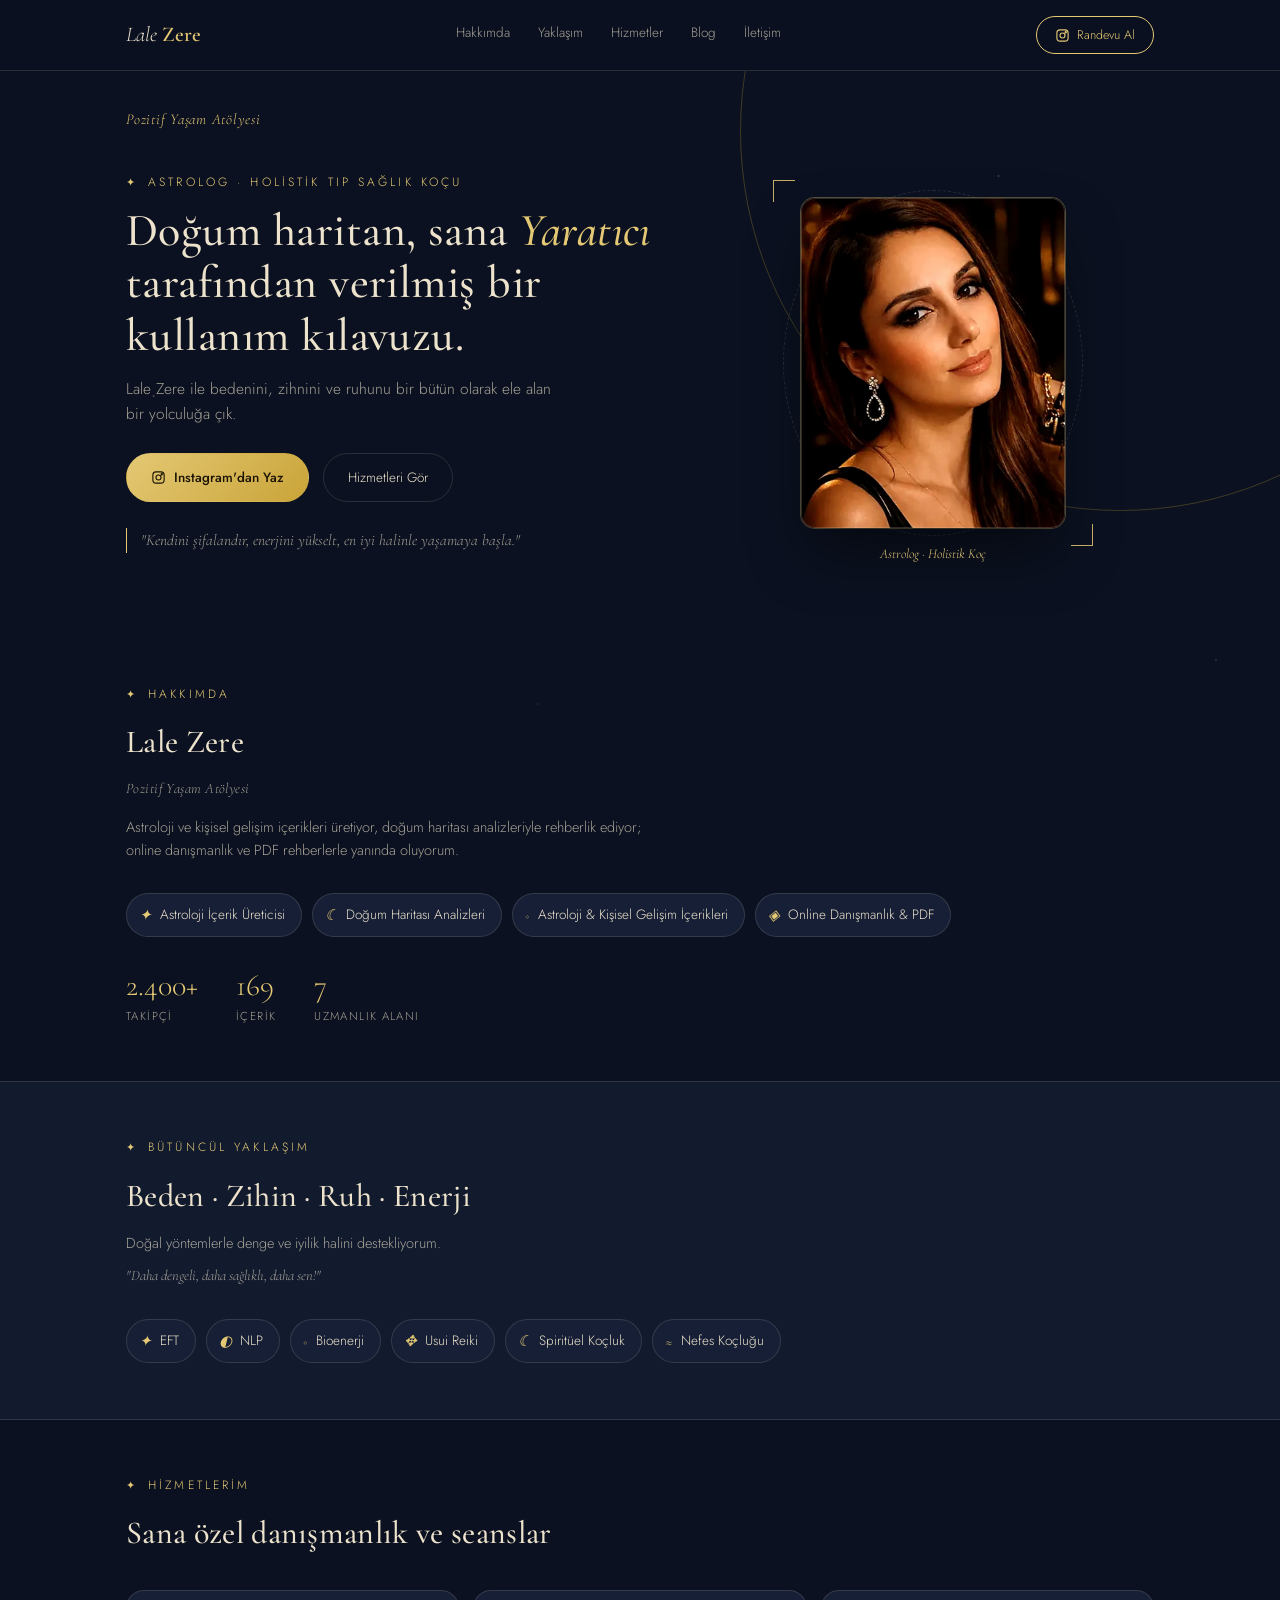
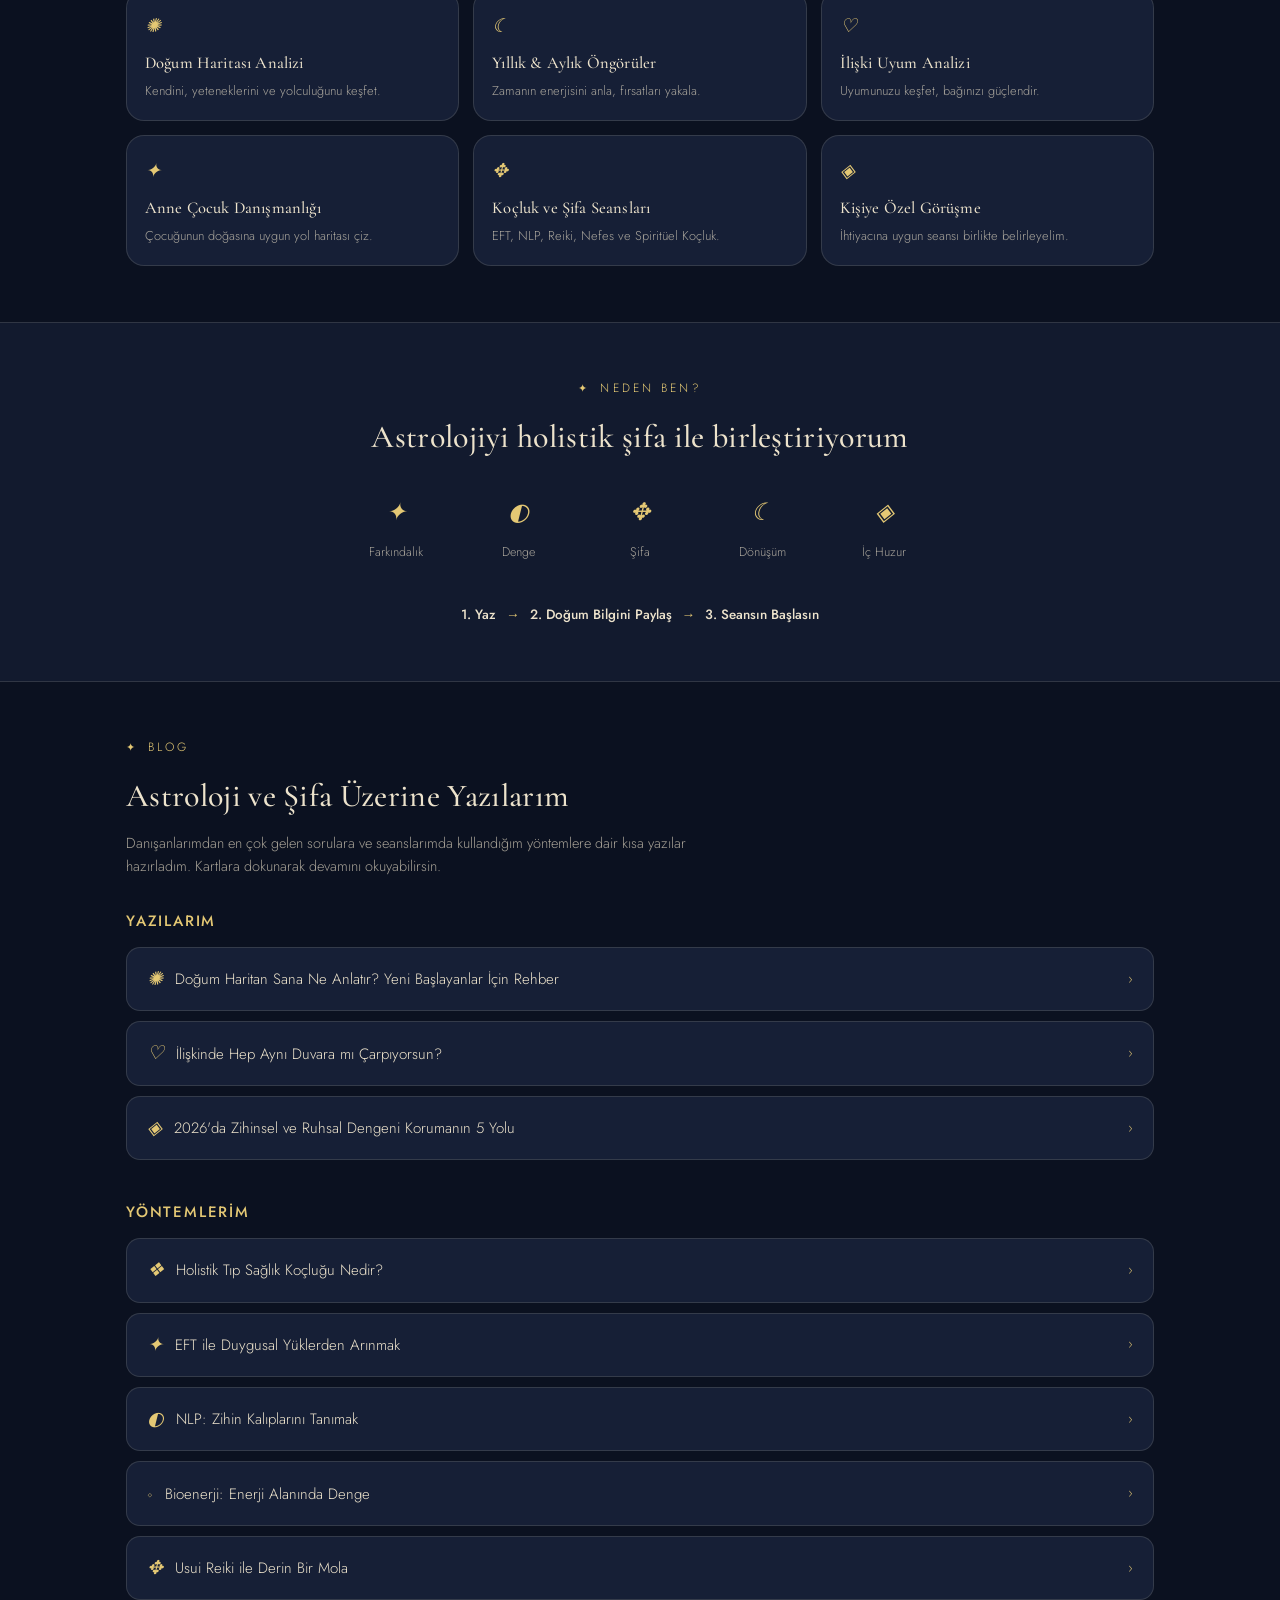
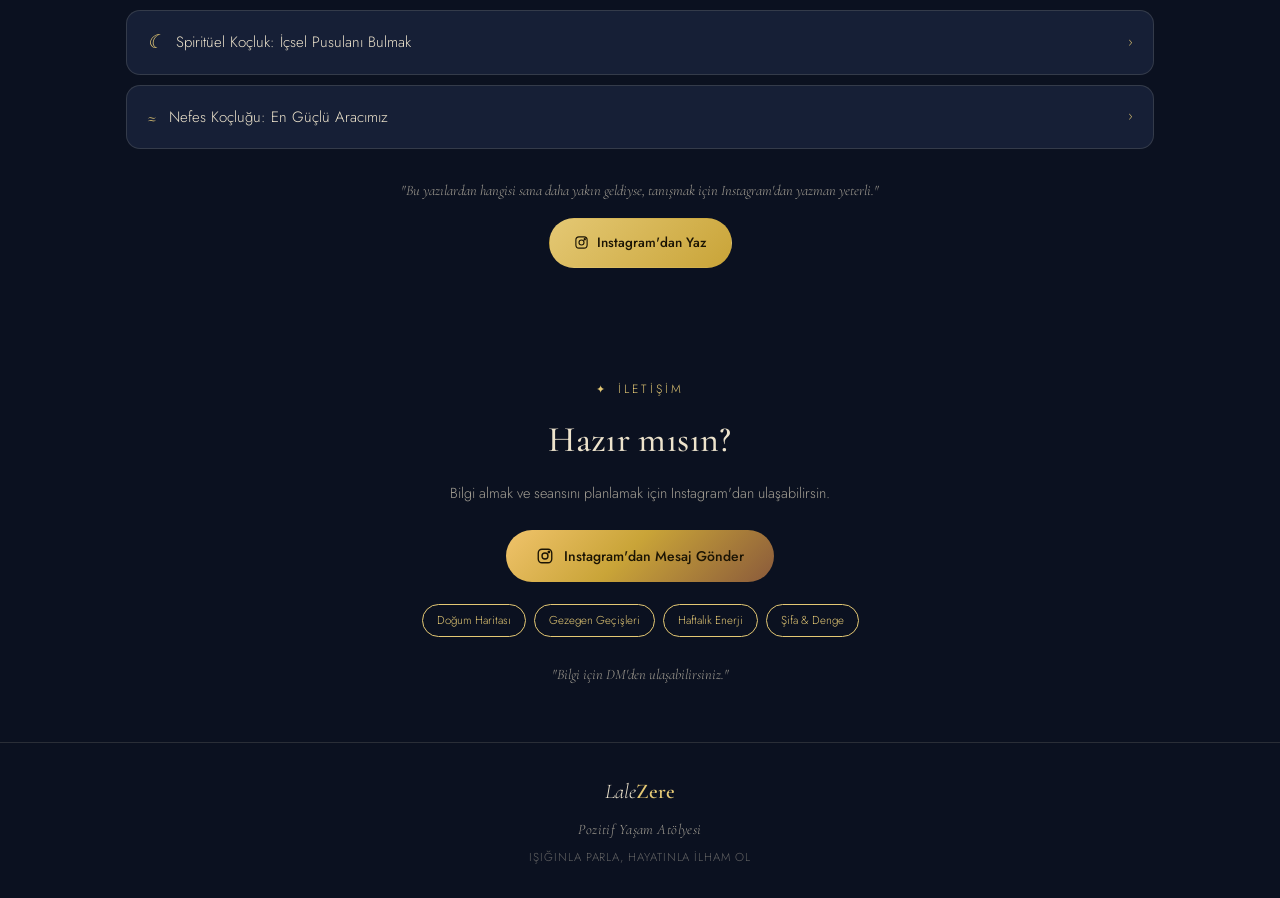
==== index.html @ 1ec96c7f "Add files via upload" ====
<!DOCTYPE html>
<html lang="tr">
<head>
<!-- Google tag (gtag.js) -->
<script async src="https://www.googletagmanager.com/gtag/js?id=G-SK6NC01D5G"></script>
<script>
  window.dataLayer = window.dataLayer || [];
  function gtag(){dataLayer.push(arguments);}
  gtag('js', new Date());
  gtag('config', 'G-SK6NC01D5G');
</script>
<meta charset="UTF-8">
<meta name="viewport" content="width=device-width, initial-scale=1.0">
<meta name="robots" content="index, follow">

<!-- ================= SEO — TEMEL ================= -->
<title>Lale Zere | Astrolog & Holistik Sağlık Koçu 2026</title>
<meta name="description" content="Lale Zere ile doğum haritası analizi, ilişki uyum analizi, EFT, NLP, Reiki ve spiritüel koçluk. Bedenini, zihnini ve ruhunu dengeye getir.">
<meta name="keywords" content="astrolog, holistik sağlık koçu, doğum haritası analizi, EFT, NLP, bioenerji, usui reiki, spiritüel koçluk, nefes koçluğu, ilişki uyum analizi, anne çocuk astroloji danışmanlığı, yıllık astroloji öngörüsü, enerji terapisi, ruhsal koçluk, Lale Zere, Pozitif Yaşam Atölyesi">
<!-- Gerçek alan adı alınırsa canonical / og:url o adrese güncellenmeli -->
<link rel="canonical" href="https://pozitifyasamatolyesi.github.io/Pozitif-yasam/">

<!-- ================= SEO — OPEN GRAPH ================= -->
<meta property="og:type" content="website">
<meta property="og:title" content="Lale Zere | Astrolog & Holistik Sağlık Koçu 2026">
<meta property="og:description" content="Doğum haritası analizi, ilişki uyum analizi, EFT, NLP, Reiki ve spiritüel koçluk ile bedenini, zihnini ve ruhunu dengeye getir.">
<!-- og-image.jpg dosyasını index.html ile AYNI klasöre yükle; site yayınlanınca bu görsel paylaşım önizlemesinde otomatik çıkar -->
<meta property="og:image" content="og-image.jpg">
<meta property="og:image:width" content="1200">
<meta property="og:image:height" content="630">
<meta property="og:url" content="https://pozitifyasamatolyesi.github.io/Pozitif-yasam/">
<meta property="og:locale" content="tr_TR">
<meta name="twitter:card" content="summary_large_image">
<meta name="twitter:title" content="Lale Zere | Astrolog & Holistik Sağlık Koçu 2026">
<meta name="twitter:description" content="Doğum haritası analizi, ilişki uyum analizi, EFT, NLP, Reiki ve spiritüel koçluk ile bedenini, zihnini ve ruhunu dengeye getir.">
<meta name="twitter:image" content="og-image.jpg">

<!-- ================= SEO — GEO ================= -->
<!-- Şehir bilgisi netleşince geo.placename / geo.position güncellenmeli -->
<meta name="geo.region" content="TR">
<meta name="geo.placename" content="Türkiye">

<!-- ================= SEO — JSON-LD: WebPage ================= -->
<script type="application/ld+json">
{
  "@context": "https://schema.org",
  "@type": "WebPage",
  "name": "Lale Zere | Astrolog & Holistik Sağlık Koçu",
  "description": "Lale Zere ile doğum haritası analizi, ilişki uyum analizi, EFT, NLP, Reiki ve spiritüel koçluk hizmetleri.",
  "url": "https://www.lalezere.com/",
  "inLanguage": "tr-TR",
  "dateModified": "2026-08-18",
  "about": {
    "@type": "Person",
    "name": "Lale Zere",
    "jobTitle": "Astrolog & Holistik Tıp Sağlık Koçu",
    "worksFor": { "@type": "Organization", "name": "Pozitif Yaşam Atölyesi" },
    "sameAs": ["https://instagram.com/pozitifyasam2026"],
    "knowsAbout": ["Astroloji", "EFT", "NLP", "Bioenerji", "Usui Reiki", "Spiritüel Koçluk", "Nefes Koçluğu"]
  }
}
</script>

<link rel="preconnect" href="https://fonts.googleapis.com">
<link rel="preconnect" href="https://fonts.gstatic.com" crossorigin>
<link href="https://fonts.googleapis.com/css2?family=Cormorant+Garamond:ital,wght@0,400;0,500;0,600;1,400;1,500&family=Jost:wght@300;400;500;600&display=swap" rel="stylesheet">
<style>
  :root{
    --ink:#0B1120;
    --ink-2:#121A2E;
    --card:#161F36;
    --line: rgba(233,223,200,0.14);
    --gold:#C9A438;
    --gold-soft:#E4C874;
    --champagne:#EDE3CC;
    --champagne-dim: rgba(237,227,204,0.68);
    --radius: 18px;
  }
  *{box-sizing:border-box; margin:0; padding:0;}
  html{scroll-behavior:smooth;}
  body{
    background: var(--ink);
    color: var(--champagne);
    font-family: 'Jost', sans-serif;
    font-weight:300;
    line-height:1.6;
    overflow-x:hidden;
    position:relative;
  }
  /* subtle celestial starfield */
  body::before{
    content:"";
    position:fixed; inset:0; z-index:0; pointer-events:none;
    background-image:
      radial-gradient(1.5px 1.5px at 12% 18%, rgba(237,227,204,0.55), transparent),
      radial-gradient(1.5px 1.5px at 78% 8%, rgba(237,227,204,0.4), transparent),
      radial-gradient(1px 1px at 42% 32%, rgba(228,200,116,0.5), transparent),
      radial-gradient(1.5px 1.5px at 88% 62%, rgba(237,227,204,0.35), transparent),
      radial-gradient(1px 1px at 22% 72%, rgba(228,200,116,0.4), transparent),
      radial-gradient(1.5px 1.5px at 65% 88%, rgba(237,227,204,0.3), transparent),
      radial-gradient(1px 1px at 8% 55%, rgba(237,227,204,0.4), transparent),
      radial-gradient(1.5px 1.5px at 95% 30%, rgba(228,200,116,0.35), transparent);
    background-repeat: repeat;
    background-size: 100% 2200px;
    opacity:0.7;
  }
  body > *{ position:relative; z-index:1; }

  /* scroll reveal */
  .reveal{ opacity:0; transform: translateY(22px); transition: opacity .8s ease, transform .8s ease; }
  .reveal.in{ opacity:1; transform:none; }
  @media (prefers-reduced-motion: reduce){ .reveal{ opacity:1; transform:none; transition:none; } }
  h1,h2,h3,.serif{ font-family:'Cormorant Garamond', serif; font-weight:500; letter-spacing:0.01em; }
  a{ color:inherit; text-decoration:none; }
  img{ max-width:100%; display:block; }
  .wrap{ max-width:1080px; margin:0 auto; padding:0 26px; }

  .eyebrow{
    font-size:12px; letter-spacing:0.26em; text-transform:uppercase;
    color: var(--gold-soft);
    display:flex; align-items:center; gap:10px;
    margin-bottom:12px;
  }
  .eyebrow::before{ content:"✦"; font-size:11px; }
  .eyebrow.center{ justify-content:center; }

  /* orbit decoration */
  .orbit-field{ position:absolute; inset:0; pointer-events:none; overflow:hidden; }
  .ring{ position:absolute; border-radius:50%; border:1px solid rgba(201,164,56,0.28); }
  .ring.dashed{ border-style:dashed; border-color: rgba(237,227,204,0.14); }
  .ring.spin{ animation: spin 140s linear infinite; }
  @keyframes spin{ from{transform:rotate(0deg);} to{transform:rotate(360deg);} }
  @media (prefers-reduced-motion: reduce){ .ring.spin{ animation:none; } }

  /* nav */
  header{ position:sticky; top:0; z-index:50; background: rgba(11,17,32,0.86); backdrop-filter: blur(10px); border-bottom:1px solid var(--line); }
  nav{ display:flex; align-items:center; justify-content:space-between; padding:16px 26px; max-width:1080px; margin:0 auto; }
  .brand{ font-family:'Cormorant Garamond', serif; font-style:italic; font-size:21px; }
  .brand b{ font-style:normal; font-weight:600; color:var(--gold-soft); }
  .nav-links{ display:flex; gap:28px; font-size:13.5px; }
  .nav-links a{ color:var(--champagne-dim); transition:color .2s ease; position:relative; padding-bottom:4px; }
  .nav-links a::after{
    content:""; position:absolute; left:0; bottom:0; width:0; height:1px; background:var(--gold-soft);
    transition: width .25s ease;
  }
  .nav-links a:hover, .nav-links a:focus-visible{ color:var(--gold-soft); }
  .nav-links a.active{ color:var(--gold-soft); }
  .nav-links a.active::after{ width:100%; }
  .nav-cta{ display:inline-flex; align-items:center; gap:7px; border:1px solid var(--gold-soft); color:var(--gold-soft) !important; padding:8px 18px; border-radius:999px; font-size:12.5px; transition:.2s ease; }
  .nav-cta:hover, .nav-cta:focus-visible{ background:var(--gold-soft); color:var(--ink) !important; }
  .nav-actions{ display:flex; align-items:center; gap:10px; }
  .nav-blog-pill{
    display:none; align-items:center; gap:6px;
    color:var(--champagne) !important; padding:8px 14px;
    border-radius:999px; font-size:12.5px; border:1px solid var(--line);
    transition:.2s ease;
  }
  .nav-blog-pill:hover, .nav-blog-pill:focus-visible{ border-color:var(--gold-soft); color:var(--gold-soft) !important; }
  @media (max-width:880px){ .nav-links{ display:none; } .nav-blog-pill{ display:inline-flex; } }

  /* floating action button */
  .fab{
    position:fixed; right:20px; bottom:20px; z-index:60;
    width:54px; height:54px; border-radius:50%;
    display:flex; align-items:center; justify-content:center;
    background: linear-gradient(135deg, #F0C36B, #C9A438 45%, #8A5A3B);
    color:#1B1404; box-shadow: 0 12px 28px rgba(0,0,0,0.45);
    opacity:0; pointer-events:none; transform: translateY(12px) scale(0.9);
    transition: opacity .35s ease, transform .35s ease;
  }
  .fab.show{ opacity:1; pointer-events:auto; transform:none; }
  .fab svg{ width:24px; height:24px; }
  .fab:hover, .fab:focus-visible{ transform: translateY(-3px) scale(1.04); }

  /* hero */
  .hero{ position:relative; padding:36px 0 56px; overflow:hidden; }
  .hero-kicker{ font-family:'Cormorant Garamond', serif; font-style:italic; font-size:15px; color:var(--gold-soft); letter-spacing:0.05em; margin-bottom:22px; position:relative; z-index:2; }
  .hero-grid{ position:relative; z-index:2; display:grid; grid-template-columns: 1.1fr 0.9fr; gap:44px; align-items:center; }
  .hero h1{ font-size:clamp(30px,4.4vw,46px); line-height:1.14; color:var(--champagne); }
  .hero h1 em{ font-style:italic; color:var(--gold-soft); }
  .hero p.lead{ margin-top:16px; max-width:440px; color:var(--champagne-dim); font-size:15.5px; }
  .cta-row{ display:flex; gap:14px; align-items:center; flex-wrap:wrap; margin-top:26px; }
  .btn{ display:inline-flex; align-items:center; gap:8px; padding:13px 24px; border-radius:999px; font-size:13.5px; transition:.2s ease; border:1px solid transparent; }
  .btn-primary{ background: linear-gradient(135deg, var(--gold-soft), var(--gold)); color:#1B1404; font-weight:500; }
  .btn-primary:hover, .btn-primary:focus-visible{ transform: translateY(-2px); box-shadow:0 12px 26px rgba(201,164,56,0.28); }
  .btn-ghost{ border-color: var(--line); color: var(--champagne); }
  .btn-ghost:hover, .btn-ghost:focus-visible{ border-color: var(--gold-soft); color:var(--gold-soft); }
  .hero-quote{ margin-top:26px; font-family:'Cormorant Garamond', serif; font-style:italic; font-size:15.5px; color: var(--champagne-dim); border-left:1px solid var(--gold-soft); padding-left:14px; max-width:400px; }

  .hero-art{ position:relative; min-height:420px; display:flex; align-items:center; justify-content:center; }
  .portrait-wrap{ position:relative; width:300px; height:346px; }
  .portrait-wrap .ring{ top:50%; left:50%; transform:translate(-50%,-50%); }
  .photo-card{
    position:absolute; z-index:3; left:50%; top:50%; transform: translate(-50%,-50%);
    width:264px; aspect-ratio: 4/5;
    border-radius:14px;
    overflow:hidden;
    box-shadow: 0 30px 60px -12px rgba(0,0,0,0.55), 0 0 0 1px rgba(228,200,116,0.35);
  }
  .photo-card img{ width:100%; height:100%; object-fit:cover; object-position:50% 22%; display:block; }
  .photo-card::after{
    content:""; position:absolute; inset:0; border-radius:14px;
    box-shadow: inset 0 0 0 1px rgba(237,227,204,0.18);
    pointer-events:none;
  }
  .photo-frame-corner{
    position:absolute; width:22px; height:22px; border:1px solid var(--gold-soft); z-index:4; opacity:0.85;
  }
  .photo-frame-corner.tl{ top:-10px; left:-10px; border-right:none; border-bottom:none; }
  .photo-frame-corner.br{ bottom:-10px; right:-10px; border-left:none; border-top:none; }
  .hero-caption{ position:absolute; bottom:-30px; left:50%; transform:translateX(-50%); font-family:'Cormorant Garamond', serif; font-style:italic; font-size:13.5px; color: var(--gold-soft); white-space:nowrap; z-index:4; }

  /* sections */
  section{ position:relative; padding:56px 0; }
  .alt{ background: var(--ink-2); border-top:1px solid var(--line); border-bottom:1px solid var(--line); }
  .section-head{ max-width:600px; margin-bottom:32px; }
  .section-head h2{ font-size:clamp(24px,3vw,32px); color:var(--champagne); }
  .section-head p{ margin-top:10px; color:var(--champagne-dim); font-size:14.5px; }
  .center-head{ text-align:center; margin-left:auto; margin-right:auto; }

  .tagline{ font-family:'Cormorant Garamond', serif; font-style:italic; font-size:17px; color:var(--gold-soft); margin-top:6px; }
  .brand-sub{ font-family:'Cormorant Garamond', serif; font-style:italic; font-size:14.5px; color:var(--champagne-dim); letter-spacing:0.03em; margin-top:2px; }
  .ig-icon{ width:15px; height:15px; flex-shrink:0; }
  .about-name{ font-size:clamp(26px,3.4vw,34px); color:var(--champagne); }

  /* chip row (modalities) */
  .chip-row{ display:flex; flex-wrap:wrap; gap:10px; margin-top:22px; }
  .chip{ display:inline-flex; align-items:center; gap:8px; background:var(--card); border:1px solid var(--line); border-radius:999px; padding:9px 16px 9px 12px; font-size:13.5px; transition:.2s ease; }
  .chip:hover{ border-color: rgba(201,164,56,0.45); }
  .chip .g{ color:var(--gold-soft); font-family:'Cormorant Garamond', serif; font-style:italic; font-size:15px; }

  .stat-row{ display:flex; gap:38px; margin-top:34px; flex-wrap:wrap; }
  .stat{ display:flex; flex-direction:column; }
  .stat-num{ font-family:'Cormorant Garamond', serif; font-size:30px; color:var(--gold-soft); line-height:1; }
  .stat-label{ font-size:11.5px; letter-spacing:0.12em; text-transform:uppercase; color:var(--champagne-dim); margin-top:6px; }

  /* services compact grid */
  .services{ display:grid; grid-template-columns: repeat(3, 1fr); gap:14px; }
  .service-card{ background:var(--card); border:1px solid var(--line); border-radius: var(--radius); padding:20px 18px; }
  .service-card .g{ color:var(--gold-soft); font-family:'Cormorant Garamond', serif; font-style:italic; font-size:19px; display:block; margin-bottom:8px; }
  .service-card h3{ font-size:16.5px; color:var(--champagne); margin-bottom:5px; font-weight:500; }
  .service-card p{ font-size:12.8px; color:var(--champagne-dim); line-height:1.5; }
  @media (max-width:880px){ .services{ grid-template-columns: repeat(2,1fr); } }
  @media (max-width:560px){ .services{ grid-template-columns: 1fr; } }

  /* why + process combined */
  .why-row{ display:flex; justify-content:center; flex-wrap:wrap; gap:26px; margin-top:8px; }
  .why-item{ text-align:center; width:96px; }
  .why-item .g{ font-family:'Cormorant Garamond', serif; font-style:italic; font-size:24px; color:var(--gold-soft); display:block; margin-bottom:6px; }
  .why-item span{ font-size:12.5px; color:var(--champagne-dim); }

  .process-row{ display:flex; justify-content:center; align-items:center; gap:10px; flex-wrap:wrap; margin-top:40px; font-size:13.5px; color:var(--champagne-dim); }
  .process-row b{ color:var(--champagne); font-weight:500; }
  .process-row .arrow{ color:var(--gold-soft); }

  /* contact */
  .contact{ text-align:center; position:relative; }
  .contact h2{ font-size:clamp(26px,3.6vw,36px); }
  .contact p.lead{ max-width:440px; margin:12px auto 26px; color:var(--champagne-dim); font-size:14.5px; }
  .ig-btn{ display:inline-flex; align-items:center; gap:10px; padding:15px 30px; border-radius:999px; background: linear-gradient(135deg, #F0C36B, #C9A438 45%, #8A5A3B); color:#1B1404; font-size:14px; font-weight:500; transition:.2s ease; }
  .ig-btn:hover, .ig-btn:focus-visible{ transform: translateY(-2px); box-shadow:0 16px 34px rgba(201,164,56,0.3); }
  .ig-btn svg{ width:18px; height:18px; }
  .tag-row{ display:flex; gap:8px; flex-wrap:wrap; justify-content:center; margin-top:22px; }
  .tag-pill{ font-size:11.5px; padding:6px 14px; border-radius:999px; border:1px solid var(--gold-soft); color:var(--gold-soft); }
  .contact-quote{ margin-top:26px; font-family:'Cormorant Garamond', serif; font-style:italic; color: var(--champagne-dim); font-size:14.5px; }

  /* blog */
  .blog-intro{ max-width:640px; color:var(--champagne-dim); font-size:14.5px; margin-bottom:30px; }
  .blog-intro em{ color:var(--gold-soft); font-style:italic; }
  .blog-list{ display:flex; flex-direction:column; gap:10px; }
  .blog-topic{
    background:var(--card); border:1px solid var(--line); border-radius:14px;
    overflow:hidden;
  }
  .blog-topic summary{
    list-style:none; cursor:pointer; padding:16px 20px;
    display:flex; align-items:center; gap:12px; font-size:15px; color:var(--champagne);
    -webkit-tap-highlight-color: transparent;
  }
  .blog-topic summary::-webkit-details-marker{ display:none; }
  .blog-topic summary .g{ font-family:'Cormorant Garamond', serif; font-style:italic; color:var(--gold-soft); font-size:19px; flex-shrink:0; }
  .blog-topic summary .t{ flex:1; }
  .blog-topic summary .chevron{ color:var(--gold-soft); font-size:13px; transition: transform .25s ease; flex-shrink:0; }
  .blog-topic[open] summary .chevron{ transform: rotate(90deg); }
  .blog-topic .blog-body{ padding:0 20px 20px 52px; color:var(--champagne-dim); font-size:14px; line-height:1.7; }
  .blog-cta{ margin-top:30px; text-align:center; }

  footer{ border-top:1px solid var(--line); padding:32px 0; text-align:center; }
  footer .brand{ justify-content:center; display:inline-flex; margin-bottom:8px; }
  footer p{ font-size:11.5px; letter-spacing:0.08em; text-transform:uppercase; color: rgba(237,227,204,0.4); }

  @media (max-width: 880px){
    .hero-grid{ grid-template-columns:1fr; }
    .hero-art{ order:-1; min-height:340px; }
    .portrait-wrap{ width:260px; height:300px; }
    .photo-card{ width:230px; }
  }
  :focus-visible{ outline:2px solid var(--gold-soft); outline-offset:3px; }
</style>
</head>
<body>

<header>
  <nav>
    <div class="brand">Lale <b>Zere</b></div>
    <div class="nav-links">
      <a href="#hakkimda">Hakkımda</a>
      <a href="#yaklasim">Yaklaşım</a>
      <a href="#hizmetler">Hizmetler</a>
      <a href="#blog">Blog</a>
      <a href="#iletisim">İletişim</a>
    </div>
    <div class="nav-actions">
      <a class="nav-blog-pill" href="#blog">✎ Blog</a>
      <a class="nav-cta" href="https://instagram.com/pozitifyasam2026" target="_blank" rel="noopener noreferrer">
        <svg class="ig-icon" viewBox="0 0 24 24" fill="none" stroke="currentColor" stroke-width="1.8"><rect x="3" y="3" width="18" height="18" rx="5"/><circle cx="12" cy="12" r="4"/><circle cx="17.2" cy="6.8" r="1"/></svg>
        Randevu Al
      </a>
    </div>
  </nav>
</header>

<section class="hero">
  <div class="orbit-field" aria-hidden="true">
    <div class="ring spin" style="width:760px; height:760px; top:-320px; right:-220px;"></div>
  </div>
  <div class="wrap">
    <p class="hero-kicker">Pozitif Yaşam Atölyesi</p>
    <div class="hero-grid">
    <div>
      <div class="eyebrow">Astrolog · Holistik Tıp Sağlık Koçu</div>
      <h1>Doğum haritan, sana <em>Yaratıcı</em> tarafından verilmiş bir kullanım kılavuzu.</h1>
      <p class="lead">Lale Zere ile bedenini, zihnini ve ruhunu bir bütün olarak ele alan bir yolculuğa çık.</p>
      <div class="cta-row">
        <a class="btn btn-primary" href="https://instagram.com/pozitifyasam2026" target="_blank" rel="noopener noreferrer">
          <svg class="ig-icon" viewBox="0 0 24 24" fill="none" stroke="currentColor" stroke-width="1.8"><rect x="3" y="3" width="18" height="18" rx="5"/><circle cx="12" cy="12" r="4"/><circle cx="17.2" cy="6.8" r="1"/></svg>
          Instagram'dan Yaz
        </a>
        <a class="btn btn-ghost" href="#hizmetler">Hizmetleri Gör</a>
      </div>
      <p class="hero-quote">"Kendini şifalandır, enerjini yükselt, en iyi halinle yaşamaya başla."</p>
    </div>
    <div class="hero-art">
      <div class="portrait-wrap">
        <div class="ring dashed" style="width:100%; height:100%;"></div>
        <div class="ring" style="width:82%; height:82%;"></div>
        <div class="photo-card">
          <img src="[data-uri]" alt="Lale Zere - Astrolog ve Holistik Tıp Sağlık Koçu portresi" loading="eager" fetchpriority="high" width="264" height="330">
        </div>
        <span class="photo-frame-corner tl"></span>
        <span class="photo-frame-corner br"></span>
        <span class="hero-caption">Astrolog · Holistik Koç</span>
      </div>
    </div>
  </div>
  </div>
</section>

<section id="hakkimda">
  <div class="wrap">
    <div class="section-head reveal">
      <div class="eyebrow">Hakkımda</div>
      <h2 class="about-name">Lale Zere</h2>
      <p class="brand-sub">Pozitif Yaşam Atölyesi</p>
      <p style="margin-top:14px; max-width:520px; color:var(--champagne-dim); font-size:14.5px;">Astroloji ve kişisel gelişim içerikleri üretiyor, doğum haritası analizleriyle rehberlik ediyor; online danışmanlık ve PDF rehberlerle yanında oluyorum.</p>
    </div>
    <div class="chip-row reveal">
      <span class="chip"><span class="g">✦</span> Astroloji İçerik Üreticisi</span>
      <span class="chip"><span class="g">☾</span> Doğum Haritası Analizleri</span>
      <span class="chip"><span class="g">◇</span> Astroloji & Kişisel Gelişim İçerikleri</span>
      <span class="chip"><span class="g">◈</span> Online Danışmanlık & PDF</span>
    </div>
    <div class="stat-row reveal">
      <div class="stat"><span class="stat-num">2.400+</span><span class="stat-label">Takipçi</span></div>
      <div class="stat"><span class="stat-num">169</span><span class="stat-label">İçerik</span></div>
      <div class="stat"><span class="stat-num">7</span><span class="stat-label">Uzmanlık Alanı</span></div>
    </div>
  </div>
</section>

<section id="yaklasim" class="alt">
  <div class="wrap">
    <div class="section-head reveal">
      <div class="eyebrow">Bütüncül Yaklaşım</div>
      <h2>Beden · Zihin · Ruh · Enerji</h2>
      <p>Doğal yöntemlerle denge ve iyilik halini destekliyorum.</p>
      <p class="tagline">"Daha dengeli, daha sağlıklı, daha sen!"</p>
    </div>
    <div class="chip-row reveal">
      <span class="chip"><span class="g">✦</span> EFT</span>
      <span class="chip"><span class="g">◐</span> NLP</span>
      <span class="chip"><span class="g">◇</span> Bioenerji</span>
      <span class="chip"><span class="g">✥</span> Usui Reiki</span>
      <span class="chip"><span class="g">☾</span> Spiritüel Koçluk</span>
      <span class="chip"><span class="g">≈</span> Nefes Koçluğu</span>
    </div>
  </div>
</section>

<section id="hizmetler">
  <div class="wrap">
    <div class="section-head reveal">
      <div class="eyebrow">Hizmetlerim</div>
      <h2>Sana özel danışmanlık ve seanslar</h2>
    </div>
    <div class="services reveal">
      <div class="service-card">
        <span class="g">✺</span>
        <h3>Doğum Haritası Analizi</h3>
        <p>Kendini, yeteneklerini ve yolculuğunu keşfet.</p>
      </div>
      <div class="service-card">
        <span class="g">☾</span>
        <h3>Yıllık & Aylık Öngörüler</h3>
        <p>Zamanın enerjisini anla, fırsatları yakala.</p>
      </div>
      <div class="service-card">
        <span class="g">♡</span>
        <h3>İlişki Uyum Analizi</h3>
        <p>Uyumunuzu keşfet, bağınızı güçlendir.</p>
      </div>
      <div class="service-card">
        <span class="g">✦</span>
        <h3>Anne Çocuk Danışmanlığı</h3>
        <p>Çocuğunun doğasına uygun yol haritası çiz.</p>
      </div>
      <div class="service-card">
        <span class="g">✥</span>
        <h3>Koçluk ve Şifa Seansları</h3>
        <p>EFT, NLP, Reiki, Nefes ve Spiritüel Koçluk.</p>
      </div>
      <div class="service-card">
        <span class="g">◈</span>
        <h3>Kişiye Özel Görüşme</h3>
        <p>İhtiyacına uygun seansı birlikte belirleyelim.</p>
      </div>
    </div>
  </div>
</section>

<section id="neden-ben" class="alt">
  <div class="wrap">
    <div class="section-head center-head reveal">
      <div class="eyebrow center">Neden Ben?</div>
      <h2>Astrolojiyi holistik şifa ile birleştiriyorum</h2>
    </div>
    <div class="why-row reveal">
      <div class="why-item"><span class="g">✦</span><span>Farkındalık</span></div>
      <div class="why-item"><span class="g">◐</span><span>Denge</span></div>
      <div class="why-item"><span class="g">✥</span><span>Şifa</span></div>
      <div class="why-item"><span class="g">☾</span><span>Dönüşüm</span></div>
      <div class="why-item"><span class="g">◈</span><span>İç Huzur</span></div>
    </div>
    <div class="process-row reveal">
      <b>1. Yaz</b><span class="arrow">→</span><b>2. Doğum Bilgini Paylaş</b><span class="arrow">→</span><b>3. Seansın Başlasın</b>
    </div>
  </div>
</section>

<section id="blog">
  <div class="wrap">
    <div class="section-head reveal">
      <div class="eyebrow">Blog</div>
      <h2>Astroloji ve Şifa Üzerine Yazılarım</h2>
      <p class="blog-intro">Danışanlarımdan en çok gelen sorulara ve seanslarımda kullandığım yöntemlere dair kısa yazılar hazırladım. Kartlara dokunarak devamını okuyabilirsin.</p>
    </div>

    <h3 style="font-size:15px; letter-spacing:0.12em; text-transform:uppercase; color:var(--gold-soft); font-family:'Jost',sans-serif; font-weight:500; margin-bottom:14px;">Yazılarım</h3>
    <div class="blog-list reveal" style="margin-bottom:40px;">
      <details class="blog-topic">
        <summary><span class="g">✺</span><span class="t">Doğum Haritan Sana Ne Anlatır? Yeni Başlayanlar İçin Rehber</span><span class="chevron">›</span></summary>
        <div class="blog-body">Doğum haritan, doğduğun anda gökyüzünün bir fotoğrafı. Güneş, Ay ve gezegenlerin o an nerede olduğunu gösteren bu harita, kişiliğinin, güçlü yanlarının ve zorlandığın alanların şifresini taşıyor. Danışanlarıma en çok sorulan sorulardan biri: "Burcumu biliyorum ama bu yetmiyor mu?" Cevap: hayır. Güneş burcun hikayenin sadece bir bölümü — Ay burcun duygusal dünyanı, Yükselen burcun dışarıya yansıyan halini, Merkür'ün konumu iletişim tarzını anlatır. Bir doğum haritası analizinde bu parçaları tek tek değil, birlikte okurum; çünkü asıl anlam, aralarındaki ilişkide saklı. Kendi haritanı merak ediyorsan, birlikte oturup satır satır okuyabiliriz.</div>
      </details>
      <details class="blog-topic">
        <summary><span class="g">♡</span><span class="t">İlişkinde Hep Aynı Duvara mı Çarpıyorsun?</span><span class="chevron">›</span></summary>
        <div class="blog-body">"Neden hep aynı tip insanlarla aynı sorunları yaşıyorum?" Danışanlarımdan en sık duyduğum cümlelerden biri bu. Astrolojik uyum, sadece "hangi burç hangi burçla anlaşır" basitliğinde değil. Venüs'ün konumu neyi sevdiğini, Mars'ın konumu nasıl çatıştığını, Ay'ların birbiriyle ilişkisi duygusal güvenliği nasıl kurduğunuzu anlatır. İki haritayı yan yana koyduğumda, bir ilişkinin neresinin kolay aktığını, neresinde bilinçli çaba gerektiğini net görebiliyorum. Bir ilişki uyum analizi seansında, ikinizin haritasını birlikte okuyor, nerede doğal bir akış olduğunu, nerede sabır ve iletişim gerektiğini konuşuyoruz. Kendinle ya da partnerinle bu farkındalığı kazanmak istersen, kapım açık.</div>
      </details>
      <details class="blog-topic">
        <summary><span class="g">◈</span><span class="t">2026'da Zihinsel ve Ruhsal Dengeni Korumanın 5 Yolu</span><span class="chevron">›</span></summary>
        <div class="blog-body">2026 hepimiz için hızlı, yoğun ve dijital bir yıl olmaya devam ediyor. Bu tempoda zihinsel ve ruhsal dengeyi korumak, lüks değil bir ihtiyaç. Danışanlarıma önerdiğim beş basit ama etkili adım var: Birincisi, günde birkaç dakika bilinçli nefes. İkincisi, duygularını bastırmak yerine EFT gibi tekniklerle serbest bırakmak. Üçüncüsü, zihnindeki tekrarlayan düşünce kalıplarını NLP ile fark etmek. Dördüncüsü, enerjini nelerin yükselttiğini nelerin tükettiğini takip etmek; bioenerji ve Reiki bu dengeyi desteklemekte çok değerli. Beşincisi, kendi doğum haritanı tanımak — çünkü kendini anlamak, dengeyi korumanın temeli. Bu yılı kendine daha çok zaman ayırarak geçirmek istersen, seninle tanışmak isterim.</div>
      </details>
    </div>

    <h3 style="font-size:15px; letter-spacing:0.12em; text-transform:uppercase; color:var(--gold-soft); font-family:'Jost',sans-serif; font-weight:500; margin-bottom:14px;">Yöntemlerim</h3>
    <div class="blog-list reveal">
      <details class="blog-topic">
        <summary><span class="g">❖</span><span class="t">Holistik Tıp Sağlık Koçluğu Nedir?</span><span class="chevron">›</span></summary>
        <div class="blog-body">Bedeni, zihni ve ruhu birbirinden ayrı düşünmüyorum. Holistik yaklaşım, bir sorunu yalnızca belirtisiyle değil, kök nedeniyle ele almak demek. Danışanlarımla çalışırken beslenmeden uyku düzenine, duygusal yüklerden yaşam alışkanlıklarına kadar bütünü görmeye çalışırım. Günümüzün hız ve stres dolu temposunda bu bütüncül bakış, kalıcı bir denge kurmanın en güvenilir yollarından biri. Koçluk seanslarımda seni bir bütün olarak dinliyor, sana özel bir yol haritası çıkarıyorum.</div>
      </details>
      <details class="blog-topic">
        <summary><span class="g">✦</span><span class="t">EFT ile Duygusal Yüklerden Arınmak</span><span class="chevron">›</span></summary>
        <div class="blog-body">EFT, parmak uçlarıyla belirli meridyen noktalarına nazikçe dokunarak duygusal yükleri bedenden serbest bırakma tekniği. Kaygı, eski bir korku ya da tıkanmış bir duygu üzerinde çalışırken sıkça başvurduğum yöntemlerden biri. Özellikle günümüzde kaygı ve tükenmişlik bu kadar yaygınken, EFT'nin hızlı rahatlama sağlayan etkisini seanslarımda yakından görüyorum. Sana da bu tekniği birebir seanslarda uygulayarak eşlik edebilirim.</div>
      </details>
      <details class="blog-topic">
        <summary><span class="g">◐</span><span class="t">NLP: Zihin Kalıplarını Tanımak</span><span class="chevron">›</span></summary>
        <div class="blog-body">NLP, zihnimizin düşünce ve inanç kalıplarını nasıl kurduğunu anlamamızı sağlıyor. "Neden hep aynı noktada takılıyorum?" sorusunun cevabı çoğu zaman, fark etmeden tekrar ettiğimiz zihinsel örüntülerde saklı. Koçluk seanslarımda NLP teknikleriyle bu kalıpları görünür kılıp, birlikte dönüştürmeye odaklanıyorum — çünkü değişim, önce fark etmekle başlıyor.</div>
      </details>
      <details class="blog-topic">
        <summary><span class="g">◇</span><span class="t">Bioenerji: Enerji Alanında Denge</span><span class="chevron">›</span></summary>
        <div class="blog-body">Bedenimiz sadece fiziksel bir yapı değil, aynı zamanda bir enerji alanı. Bioenerji çalışmalarında bu alandaki tıkanıklıkları fark edip dengelemeye çalışıyorum. Enerjisi düşük, sürekli yorgun hisseden pek çok danışanımda, bu çalışmaların fiziksel ve ruhsal iyileşmeye nasıl destek olduğuna tanık oluyorum. Seanslarımda enerjini yeniden dengelemen için birlikte çalışıyoruz.</div>
      </details>
      <details class="blog-topic">
        <summary><span class="g">✥</span><span class="t">Usui Reiki ile Derin Bir Mola</span><span class="chevron">›</span></summary>
        <div class="blog-body">Reiki, evrenin yaşam enerjisini ellerimle danışanıma aktardığım, çok eski ve bir o kadar da nazik bir şifa yöntemi. Bedeni derin bir gevşemeye davet eder, sinir sistemini sakinleştirir. Yoğun tempoda yaşayan pek çok kişi için Reiki seansları, kendine dönmek için sessiz bir mola oluyor. Sen de bu molaya ihtiyaç duyuyorsan, kapım her zaman açık.</div>
      </details>
      <details class="blog-topic">
        <summary><span class="g">☾</span><span class="t">Spiritüel Koçluk: İçsel Pusulanı Bulmak</span><span class="chevron">›</span></summary>
        <div class="blog-body">Herkesin hayatında bir amaç, bir "neden" arayışı var. Spiritüel koçlukta, danışanımın kendi içsel pusulasını bulmasına eşlik ediyorum — hazır cevaplar vermek yerine, doğru soruları birlikte sormak üzerine kurulu bir yolculuk bu. Bu yolculukta sana rehberlik etmek, işimin en anlamlı taraflarından biri.</div>
      </details>
      <details class="blog-topic">
        <summary><span class="g">≈</span><span class="t">Nefes Koçluğu: En Güçlü Aracımız</span><span class="chevron">›</span></summary>
        <div class="blog-body">Nefes, farkında olmadan en çok ihmal ettiğimiz ama en güçlü araçlarımızdan biri. Bilinçli nefes teknikleriyle sinir sistemini sakinleştirmek, kaygıyı azaltmak ve enerjiyi yükseltmek mümkün. Seanslarımda basit ama etkili nefes egzersizleriyle danışanlarımın bedenleriyle yeniden bağ kurmasına yardımcı oluyorum.</div>
      </details>
    </div>

    <div class="blog-cta reveal">
      <p class="contact-quote">"Bu yazılardan hangisi sana daha yakın geldiyse, tanışmak için Instagram'dan yazman yeterli."</p>
      <a class="btn btn-primary" style="margin-top:16px;" href="https://instagram.com/pozitifyasam2026" target="_blank" rel="noopener noreferrer">
        <svg class="ig-icon" viewBox="0 0 24 24" fill="none" stroke="currentColor" stroke-width="1.8"><rect x="3" y="3" width="18" height="18" rx="5"/><circle cx="12" cy="12" r="4"/><circle cx="17.2" cy="6.8" r="1"/></svg>
        Instagram'dan Yaz
      </a>
    </div>
  </div>
</section>

<section id="iletisim" class="contact">
  <div class="wrap reveal">
    <div class="eyebrow center">İletişim</div>
    <h2>Hazır mısın?</h2>
    <p class="lead">Bilgi almak ve seansını planlamak için Instagram'dan ulaşabilirsin.</p>
    <a class="ig-btn" href="https://instagram.com/pozitifyasam2026" target="_blank" rel="noopener noreferrer">
      <svg viewBox="0 0 24 24" fill="none" stroke="currentColor" stroke-width="1.8"><rect x="3" y="3" width="18" height="18" rx="5"/><circle cx="12" cy="12" r="4"/><circle cx="17.2" cy="6.8" r="1"/></svg>
      Instagram'dan Mesaj Gönder
    </a>
    <div class="tag-row">
      <span class="tag-pill">Doğum Haritası</span>
      <span class="tag-pill">Gezegen Geçişleri</span>
      <span class="tag-pill">Haftalık Enerji</span>
      <span class="tag-pill">Şifa & Denge</span>
    </div>
    <p class="contact-quote">"Bilgi için DM'den ulaşabilirsiniz."</p>
  </div>
</section>

<footer>
  <div class="brand">Lale <b>Zere</b></div>
  <p class="brand-sub" style="text-transform:none; letter-spacing:0.03em; margin-bottom:6px;">Pozitif Yaşam Atölyesi</p>
  <p>Işığınla parla, hayatınla ilham ol</p>
</footer>

<a class="fab" id="fab" href="https://instagram.com/pozitifyasam2026" target="_blank" rel="noopener noreferrer" aria-label="Instagram'dan Yaz">
  <svg viewBox="0 0 24 24" fill="none" stroke="currentColor" stroke-width="1.8"><rect x="3" y="3" width="18" height="18" rx="5"/><circle cx="12" cy="12" r="4"/><circle cx="17.2" cy="6.8" r="1"/></svg>
</a>

<script>
(function(){
  // scroll-reveal
  var revealEls = document.querySelectorAll('.reveal');
  if('IntersectionObserver' in window){
    var io = new IntersectionObserver(function(entries){
      entries.forEach(function(entry){
        if(entry.isIntersecting){
          entry.target.classList.add('in');
          io.unobserve(entry.target);
        }
      });
    }, { threshold: 0.15, rootMargin: '0px 0px -40px 0px' });
    revealEls.forEach(function(el){ io.observe(el); });
  } else {
    revealEls.forEach(function(el){ el.classList.add('in'); });
  }

  // floating action button + navbar scrollspy
  var fab = document.getElementById('fab');
  var hero = document.querySelector('.hero');
  var navLinks = document.querySelectorAll('.nav-links a');
  var sections = Array.prototype.slice.call(document.querySelectorAll('section[id]'));

  function onScroll(){
    var heroBottom = hero ? hero.getBoundingClientRect().bottom : 0;
    if(fab){ fab.classList.toggle('show', heroBottom < 0); }

    var scrollPos = window.scrollY + 120;
    var currentId = null;
    sections.forEach(function(sec){
      if(sec.offsetTop <= scrollPos){ currentId = sec.id; }
    });
    navLinks.forEach(function(a){
      var match = a.getAttribute('href') === ('#' + currentId);
      a.classList.toggle('active', match);
    });
  }
  window.addEventListener('scroll', onScroll, { passive: true });
  onScroll();
})();
</script>

</body>
</html>
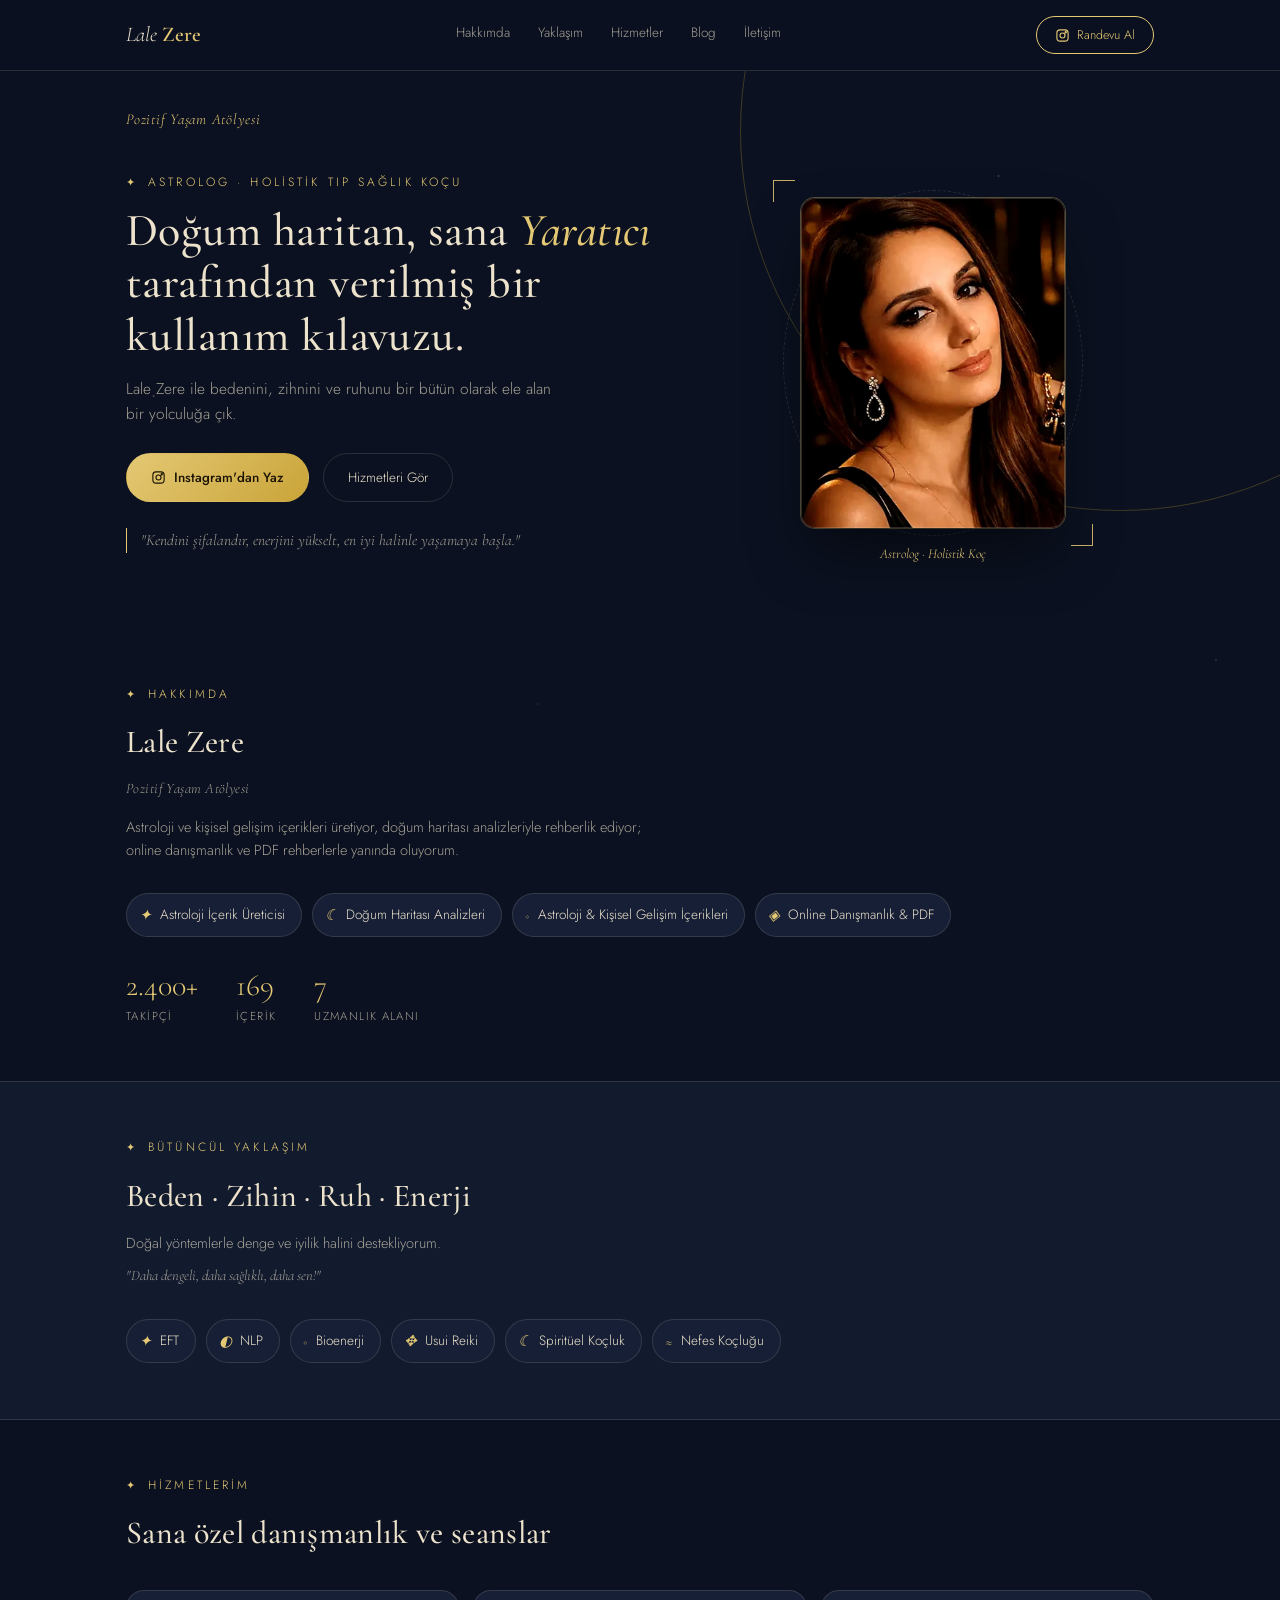
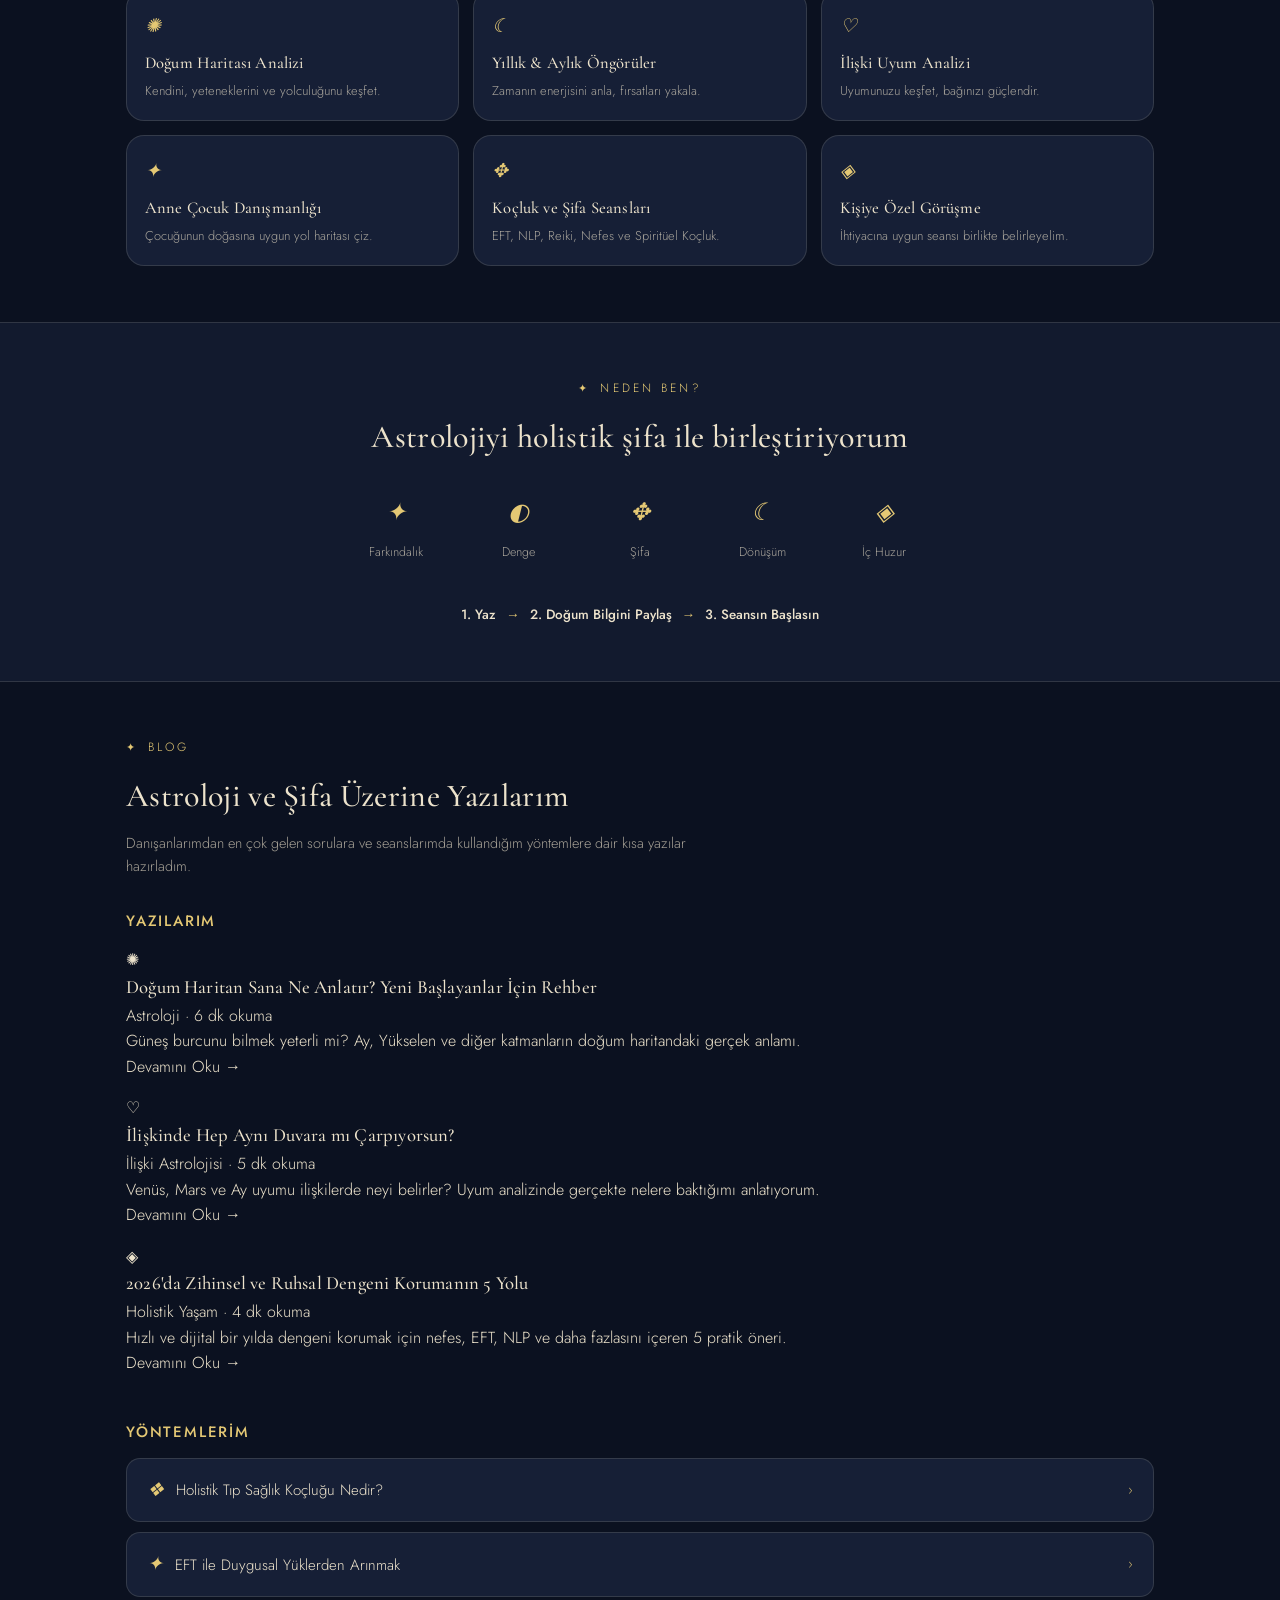
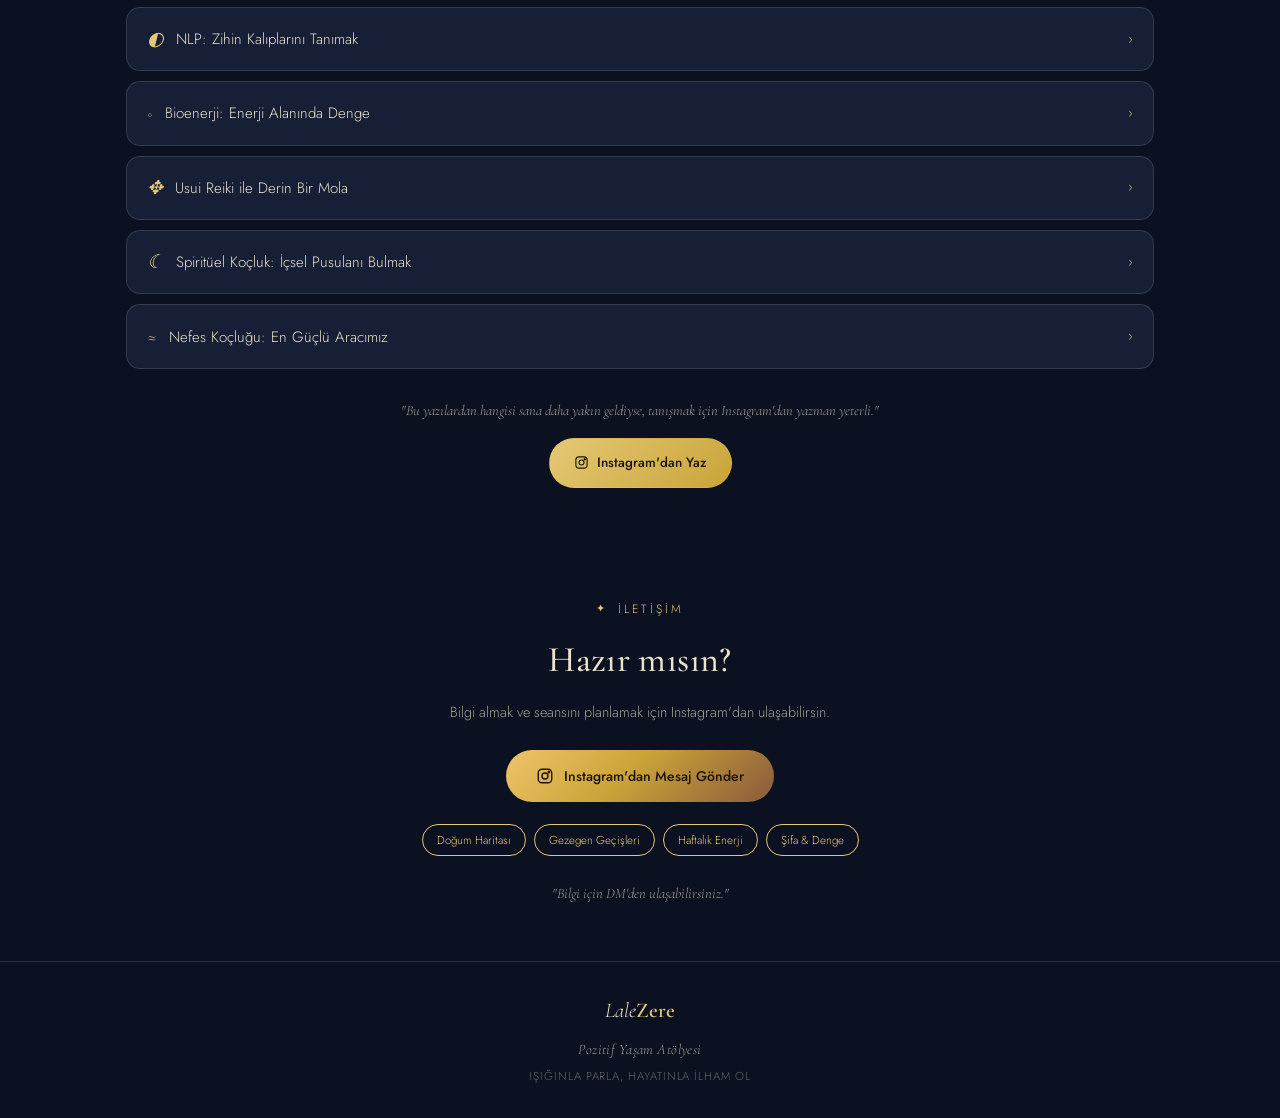
==== commit c531c48e: "Add files via upload" ====
--- a/index.html
+++ b/index.html
@@ -44,20 +44,61 @@
 <script type="application/ld+json">
 {
   "@context": "https://schema.org",
-  "@type": "WebPage",
-  "name": "Lale Zere | Astrolog & Holistik Sağlık Koçu",
-  "description": "Lale Zere ile doğum haritası analizi, ilişki uyum analizi, EFT, NLP, Reiki ve spiritüel koçluk hizmetleri.",
-  "url": "https://www.lalezere.com/",
-  "inLanguage": "tr-TR",
-  "dateModified": "2026-08-18",
-  "about": {
-    "@type": "Person",
-    "name": "Lale Zere",
-    "jobTitle": "Astrolog & Holistik Tıp Sağlık Koçu",
-    "worksFor": { "@type": "Organization", "name": "Pozitif Yaşam Atölyesi" },
-    "sameAs": ["https://instagram.com/pozitifyasam2026"],
-    "knowsAbout": ["Astroloji", "EFT", "NLP", "Bioenerji", "Usui Reiki", "Spiritüel Koçluk", "Nefes Koçluğu"]
-  }
+  "@graph": [
+    {
+      "@type": "WebPage",
+      "@id": "https://pozitifyasamatolyesi.github.io/Pozitif-yasam/",
+      "name": "Lale Zere | Astrolog & Holistik Sağlık Koçu",
+      "description": "Lale Zere ile doğum haritası analizi, ilişki uyum analizi, EFT, NLP, Reiki ve spiritüel koçluk hizmetleri.",
+      "url": "https://pozitifyasamatolyesi.github.io/Pozitif-yasam/",
+      "inLanguage": "tr-TR",
+      "dateModified": "2026-08-18",
+      "about": {
+        "@type": "Person",
+        "name": "Lale Zere",
+        "jobTitle": "Astrolog & Holistik Tıp Sağlık Koçu",
+        "worksFor": { "@type": "Organization", "name": "Pozitif Yaşam Atölyesi" },
+        "sameAs": ["https://instagram.com/pozitifyasam2026"],
+        "knowsAbout": ["Astroloji", "EFT", "NLP", "Bioenerji", "Usui Reiki", "Spiritüel Koçluk", "Nefes Koçluğu"]
+      }
+    },
+    {
+      "@type": "BlogPosting",
+      "@id": "https://pozitifyasamatolyesi.github.io/Pozitif-yasam/blog/dogum-haritasi-rehberi.html",
+      "headline": "Doğum Haritan Sana Ne Anlatır? Yeni Başlayanlar İçin Rehber",
+      "description": "Doğum haritan sana ne anlatır? Güneş, Ay ve Yükselen burcun anlamını, astrolojiye yeni başlayanlar için Lale Zere kaleme aldı.",
+      "author": { "@type": "Person", "name": "Lale Zere" },
+      "publisher": { "@type": "Organization", "name": "Pozitif Yaşam Atölyesi" },
+      "mainEntityOfPage": "https://pozitifyasamatolyesi.github.io/Pozitif-yasam/blog/dogum-haritasi-rehberi.html",
+      "datePublished": "2026-08-18",
+      "dateModified": "2026-08-18",
+      "inLanguage": "tr-TR"
+    },
+    {
+      "@type": "BlogPosting",
+      "@id": "https://pozitifyasamatolyesi.github.io/Pozitif-yasam/blog/iliski-uyum-astrolojisi.html",
+      "headline": "İlişkinde Hep Aynı Duvara mı Çarpıyorsun?",
+      "description": "Venüs, Mars ve Ay uyumu ilişkilerde neyi belirler? Lale Zere, ilişki uyum analizinde nelere baktığını anlatıyor.",
+      "author": { "@type": "Person", "name": "Lale Zere" },
+      "publisher": { "@type": "Organization", "name": "Pozitif Yaşam Atölyesi" },
+      "mainEntityOfPage": "https://pozitifyasamatolyesi.github.io/Pozitif-yasam/blog/iliski-uyum-astrolojisi.html",
+      "datePublished": "2026-08-18",
+      "dateModified": "2026-08-18",
+      "inLanguage": "tr-TR"
+    },
+    {
+      "@type": "BlogPosting",
+      "@id": "https://pozitifyasamatolyesi.github.io/Pozitif-yasam/blog/2026-ruhsal-denge.html",
+      "headline": "2026'da Zihinsel ve Ruhsal Dengeni Korumanın 5 Yolu",
+      "description": "2026'nın hızlı temposunda dengeni korumak için EFT, nefes çalışması, NLP ve daha fazlasını içeren 5 pratik öneri.",
+      "author": { "@type": "Person", "name": "Lale Zere" },
+      "publisher": { "@type": "Organization", "name": "Pozitif Yaşam Atölyesi" },
+      "mainEntityOfPage": "https://pozitifyasamatolyesi.github.io/Pozitif-yasam/blog/2026-ruhsal-denge.html",
+      "datePublished": "2026-08-18",
+      "dateModified": "2026-08-18",
+      "inLanguage": "tr-TR"
+    }
+  ]
 }
 </script>
 
@@ -285,6 +326,19 @@
   .blog-topic .blog-body{ padding:0 20px 20px 52px; color:var(--champagne-dim); font-size:14px; line-height:1.7; }
   .blog-cta{ margin-top:30px; text-align:center; }
 
+  /* full-text blog article cards */
+  .post-grid{ display:flex; flex-direction:column; gap:16px; margin-bottom:44px; }
+  .post-card{
+    background:var(--card); border:1px solid var(--line); border-radius:16px;
+    padding:22px 24px; scroll-margin-top:90px;
+  }
+  .post-card-head{ display:flex; align-items:flex-start; gap:12px; margin-bottom:14px; }
+  .post-card-head .g{ font-family:'Cormorant Garamond', serif; font-style:italic; color:var(--gold-soft); font-size:22px; line-height:1.3; flex-shrink:0; }
+  .post-card-title{ font-size:18.5px; color:var(--champagne); font-weight:500; line-height:1.3; }
+  .post-card-meta{ display:block; font-size:11.5px; color:var(--champagne-dim); letter-spacing:0.08em; text-transform:uppercase; margin-top:4px; }
+  .post-card p{ font-size:14px; color:var(--champagne-dim); line-height:1.7; margin-bottom:12px; }
+  .post-card p:last-child{ margin-bottom:0; }
+
   footer{ border-top:1px solid var(--line); padding:32px 0; text-align:center; }
   footer .brand{ justify-content:center; display:inline-flex; margin-bottom:8px; }
   footer p{ font-size:11.5px; letter-spacing:0.08em; text-transform:uppercase; color: rgba(237,227,204,0.4); }
@@ -462,23 +516,44 @@
     <div class="section-head reveal">
       <div class="eyebrow">Blog</div>
       <h2>Astroloji ve Şifa Üzerine Yazılarım</h2>
-      <p class="blog-intro">Danışanlarımdan en çok gelen sorulara ve seanslarımda kullandığım yöntemlere dair kısa yazılar hazırladım. Kartlara dokunarak devamını okuyabilirsin.</p>
+      <p class="blog-intro">Danışanlarımdan en çok gelen sorulara ve seanslarımda kullandığım yöntemlere dair kısa yazılar hazırladım.</p>
     </div>
 
     <h3 style="font-size:15px; letter-spacing:0.12em; text-transform:uppercase; color:var(--gold-soft); font-family:'Jost',sans-serif; font-weight:500; margin-bottom:14px;">Yazılarım</h3>
-    <div class="blog-list reveal" style="margin-bottom:40px;">
-      <details class="blog-topic">
-        <summary><span class="g">✺</span><span class="t">Doğum Haritan Sana Ne Anlatır? Yeni Başlayanlar İçin Rehber</span><span class="chevron">›</span></summary>
-        <div class="blog-body">Doğum haritan, doğduğun anda gökyüzünün bir fotoğrafı. Güneş, Ay ve gezegenlerin o an nerede olduğunu gösteren bu harita, kişiliğinin, güçlü yanlarının ve zorlandığın alanların şifresini taşıyor. Danışanlarıma en çok sorulan sorulardan biri: "Burcumu biliyorum ama bu yetmiyor mu?" Cevap: hayır. Güneş burcun hikayenin sadece bir bölümü — Ay burcun duygusal dünyanı, Yükselen burcun dışarıya yansıyan halini, Merkür'ün konumu iletişim tarzını anlatır. Bir doğum haritası analizinde bu parçaları tek tek değil, birlikte okurum; çünkü asıl anlam, aralarındaki ilişkide saklı. Kendi haritanı merak ediyorsan, birlikte oturup satır satır okuyabiliriz.</div>
-      </details>
-      <details class="blog-topic">
-        <summary><span class="g">♡</span><span class="t">İlişkinde Hep Aynı Duvara mı Çarpıyorsun?</span><span class="chevron">›</span></summary>
-        <div class="blog-body">"Neden hep aynı tip insanlarla aynı sorunları yaşıyorum?" Danışanlarımdan en sık duyduğum cümlelerden biri bu. Astrolojik uyum, sadece "hangi burç hangi burçla anlaşır" basitliğinde değil. Venüs'ün konumu neyi sevdiğini, Mars'ın konumu nasıl çatıştığını, Ay'ların birbiriyle ilişkisi duygusal güvenliği nasıl kurduğunuzu anlatır. İki haritayı yan yana koyduğumda, bir ilişkinin neresinin kolay aktığını, neresinde bilinçli çaba gerektiğini net görebiliyorum. Bir ilişki uyum analizi seansında, ikinizin haritasını birlikte okuyor, nerede doğal bir akış olduğunu, nerede sabır ve iletişim gerektiğini konuşuyoruz. Kendinle ya da partnerinle bu farkındalığı kazanmak istersen, kapım açık.</div>
-      </details>
-      <details class="blog-topic">
-        <summary><span class="g">◈</span><span class="t">2026'da Zihinsel ve Ruhsal Dengeni Korumanın 5 Yolu</span><span class="chevron">›</span></summary>
-        <div class="blog-body">2026 hepimiz için hızlı, yoğun ve dijital bir yıl olmaya devam ediyor. Bu tempoda zihinsel ve ruhsal dengeyi korumak, lüks değil bir ihtiyaç. Danışanlarıma önerdiğim beş basit ama etkili adım var: Birincisi, günde birkaç dakika bilinçli nefes. İkincisi, duygularını bastırmak yerine EFT gibi tekniklerle serbest bırakmak. Üçüncüsü, zihnindeki tekrarlayan düşünce kalıplarını NLP ile fark etmek. Dördüncüsü, enerjini nelerin yükselttiğini nelerin tükettiğini takip etmek; bioenerji ve Reiki bu dengeyi desteklemekte çok değerli. Beşincisi, kendi doğum haritanı tanımak — çünkü kendini anlamak, dengeyi korumanın temeli. Bu yılı kendine daha çok zaman ayırarak geçirmek istersen, seninle tanışmak isterim.</div>
-      </details>
+    <div class="post-grid reveal">
+      <a class="post-teaser" href="blog/dogum-haritasi-rehberi.html">
+        <div class="post-teaser-head">
+          <span class="g">✺</span>
+          <div>
+            <h3 class="post-teaser-title">Doğum Haritan Sana Ne Anlatır? Yeni Başlayanlar İçin Rehber</h3>
+            <span class="post-teaser-meta">Astroloji · 6 dk okuma</span>
+          </div>
+        </div>
+        <p class="post-teaser-excerpt">Güneş burcunu bilmek yeterli mi? Ay, Yükselen ve diğer katmanların doğum haritandaki gerçek anlamı.</p>
+        <span class="post-teaser-more">Devamını Oku →</span>
+      </a>
+      <a class="post-teaser" href="blog/iliski-uyum-astrolojisi.html">
+        <div class="post-teaser-head">
+          <span class="g">♡</span>
+          <div>
+            <h3 class="post-teaser-title">İlişkinde Hep Aynı Duvara mı Çarpıyorsun?</h3>
+            <span class="post-teaser-meta">İlişki Astrolojisi · 5 dk okuma</span>
+          </div>
+        </div>
+        <p class="post-teaser-excerpt">Venüs, Mars ve Ay uyumu ilişkilerde neyi belirler? Uyum analizinde gerçekte nelere baktığımı anlatıyorum.</p>
+        <span class="post-teaser-more">Devamını Oku →</span>
+      </a>
+      <a class="post-teaser" href="blog/2026-ruhsal-denge.html">
+        <div class="post-teaser-head">
+          <span class="g">◈</span>
+          <div>
+            <h3 class="post-teaser-title">2026'da Zihinsel ve Ruhsal Dengeni Korumanın 5 Yolu</h3>
+            <span class="post-teaser-meta">Holistik Yaşam · 4 dk okuma</span>
+          </div>
+        </div>
+        <p class="post-teaser-excerpt">Hızlı ve dijital bir yılda dengeni korumak için nefes, EFT, NLP ve daha fazlasını içeren 5 pratik öneri.</p>
+        <span class="post-teaser-more">Devamını Oku →</span>
+      </a>
     </div>
 
     <h3 style="font-size:15px; letter-spacing:0.12em; text-transform:uppercase; color:var(--gold-soft); font-family:'Jost',sans-serif; font-weight:500; margin-bottom:14px;">Yöntemlerim</h3>
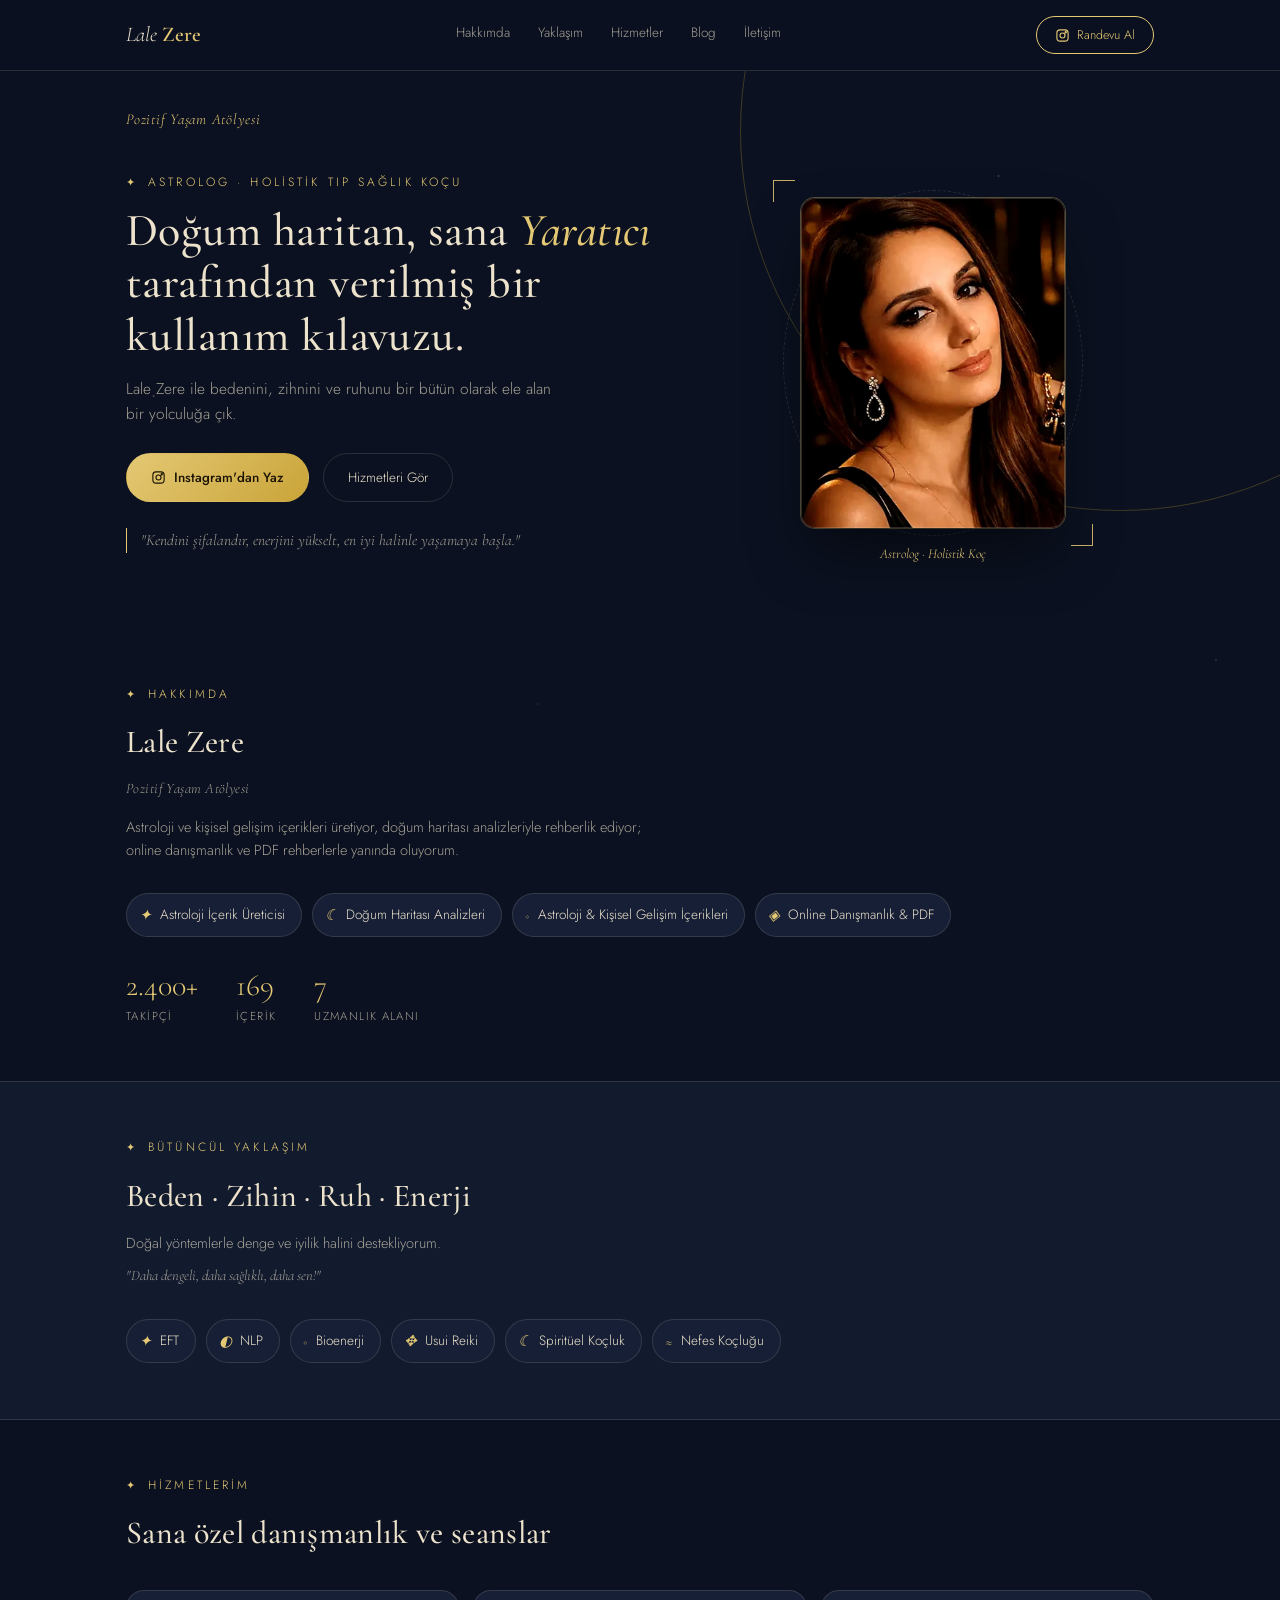
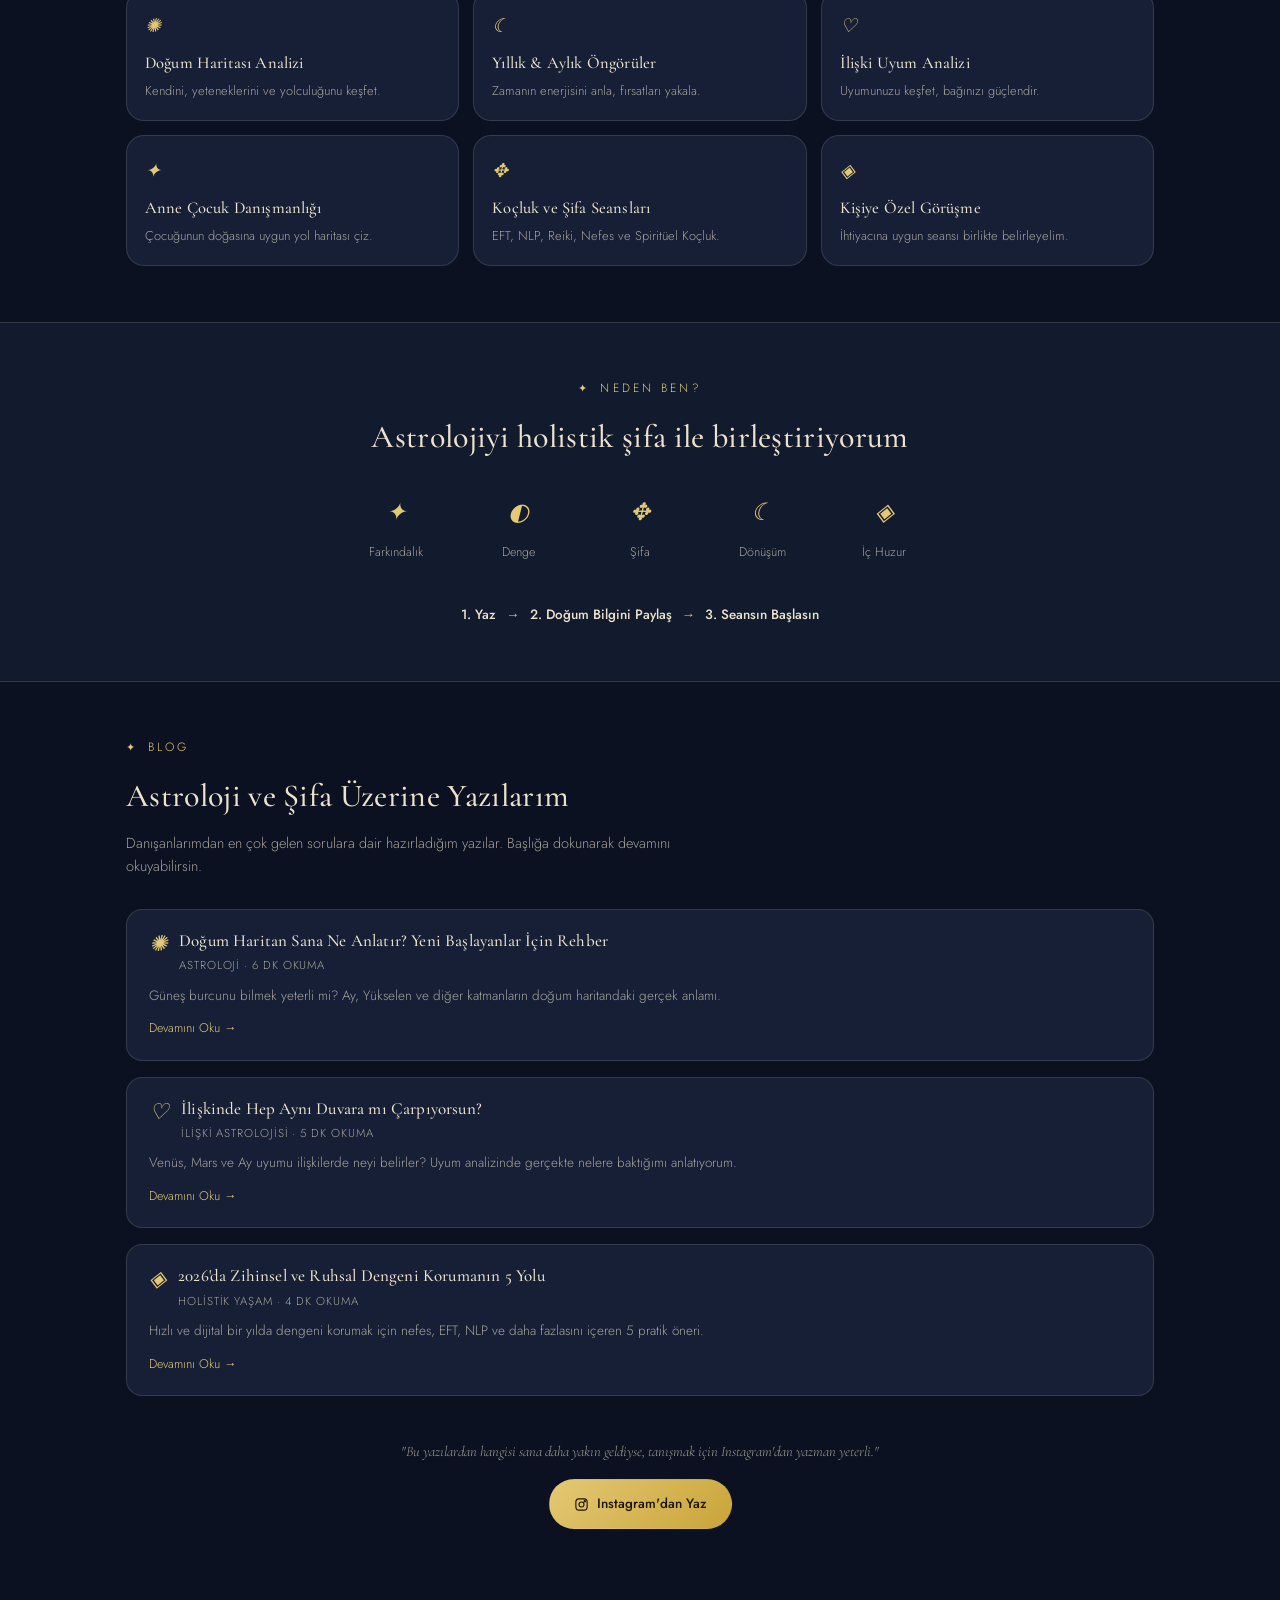
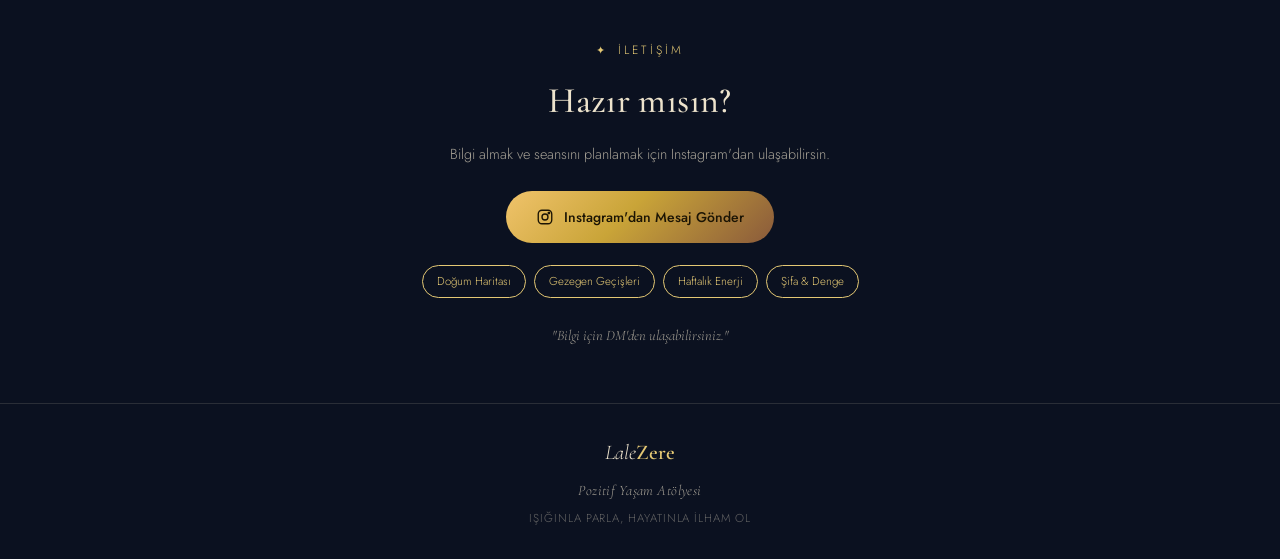
==== commit d6bd2fec: "Add files via upload" ====
--- a/index.html
+++ b/index.html
@@ -338,6 +338,20 @@
   .post-card-meta{ display:block; font-size:11.5px; color:var(--champagne-dim); letter-spacing:0.08em; text-transform:uppercase; margin-top:4px; }
   .post-card p{ font-size:14px; color:var(--champagne-dim); line-height:1.7; margin-bottom:12px; }
   .post-card p:last-child{ margin-bottom:0; }
+  .post-card h4{ font-size:16.5px; color:var(--champagne); margin:20px 0 8px; font-weight:500; }
+
+  /* teaser cards linking out to standalone blog pages */
+  .post-teaser{
+    display:block; background:var(--card); border:1px solid var(--line); border-radius:16px;
+    padding:20px 22px; text-decoration:none; transition:.2s ease;
+  }
+  .post-teaser:hover{ border-color: rgba(201,164,56,0.4); transform: translateY(-2px); }
+  .post-teaser-head{ display:flex; align-items:flex-start; gap:12px; }
+  .post-teaser-head .g{ font-family:'Cormorant Garamond', serif; font-style:italic; color:var(--gold-soft); font-size:22px; line-height:1.3; flex-shrink:0; }
+  .post-teaser-title{ font-size:17px; color:var(--champagne); font-weight:500; line-height:1.3; }
+  .post-teaser-meta{ display:block; font-size:11.5px; color:var(--champagne-dim); letter-spacing:0.08em; text-transform:uppercase; margin-top:4px; }
+  .post-teaser-excerpt{ font-size:13.5px; color:var(--champagne-dim); margin-top:10px; line-height:1.6; }
+  .post-teaser-more{ display:inline-block; margin-top:12px; font-size:12.5px; color:var(--gold-soft); }
 
   footer{ border-top:1px solid var(--line); padding:32px 0; text-align:center; }
   footer .brand{ justify-content:center; display:inline-flex; margin-bottom:8px; }
@@ -516,10 +530,9 @@
     <div class="section-head reveal">
       <div class="eyebrow">Blog</div>
       <h2>Astroloji ve Şifa Üzerine Yazılarım</h2>
-      <p class="blog-intro">Danışanlarımdan en çok gelen sorulara ve seanslarımda kullandığım yöntemlere dair kısa yazılar hazırladım.</p>
-    </div>
-
-    <h3 style="font-size:15px; letter-spacing:0.12em; text-transform:uppercase; color:var(--gold-soft); font-family:'Jost',sans-serif; font-weight:500; margin-bottom:14px;">Yazılarım</h3>
+      <p class="blog-intro">Danışanlarımdan en çok gelen sorulara dair hazırladığım yazılar. Başlığa dokunarak devamını okuyabilirsin.</p>
+    </div>
+
     <div class="post-grid reveal">
       <a class="post-teaser" href="blog/dogum-haritasi-rehberi.html">
         <div class="post-teaser-head">
@@ -556,38 +569,6 @@
       </a>
     </div>
 
-    <h3 style="font-size:15px; letter-spacing:0.12em; text-transform:uppercase; color:var(--gold-soft); font-family:'Jost',sans-serif; font-weight:500; margin-bottom:14px;">Yöntemlerim</h3>
-    <div class="blog-list reveal">
-      <details class="blog-topic">
-        <summary><span class="g">❖</span><span class="t">Holistik Tıp Sağlık Koçluğu Nedir?</span><span class="chevron">›</span></summary>
-        <div class="blog-body">Bedeni, zihni ve ruhu birbirinden ayrı düşünmüyorum. Holistik yaklaşım, bir sorunu yalnızca belirtisiyle değil, kök nedeniyle ele almak demek. Danışanlarımla çalışırken beslenmeden uyku düzenine, duygusal yüklerden yaşam alışkanlıklarına kadar bütünü görmeye çalışırım. Günümüzün hız ve stres dolu temposunda bu bütüncül bakış, kalıcı bir denge kurmanın en güvenilir yollarından biri. Koçluk seanslarımda seni bir bütün olarak dinliyor, sana özel bir yol haritası çıkarıyorum.</div>
-      </details>
-      <details class="blog-topic">
-        <summary><span class="g">✦</span><span class="t">EFT ile Duygusal Yüklerden Arınmak</span><span class="chevron">›</span></summary>
-        <div class="blog-body">EFT, parmak uçlarıyla belirli meridyen noktalarına nazikçe dokunarak duygusal yükleri bedenden serbest bırakma tekniği. Kaygı, eski bir korku ya da tıkanmış bir duygu üzerinde çalışırken sıkça başvurduğum yöntemlerden biri. Özellikle günümüzde kaygı ve tükenmişlik bu kadar yaygınken, EFT'nin hızlı rahatlama sağlayan etkisini seanslarımda yakından görüyorum. Sana da bu tekniği birebir seanslarda uygulayarak eşlik edebilirim.</div>
-      </details>
-      <details class="blog-topic">
-        <summary><span class="g">◐</span><span class="t">NLP: Zihin Kalıplarını Tanımak</span><span class="chevron">›</span></summary>
-        <div class="blog-body">NLP, zihnimizin düşünce ve inanç kalıplarını nasıl kurduğunu anlamamızı sağlıyor. "Neden hep aynı noktada takılıyorum?" sorusunun cevabı çoğu zaman, fark etmeden tekrar ettiğimiz zihinsel örüntülerde saklı. Koçluk seanslarımda NLP teknikleriyle bu kalıpları görünür kılıp, birlikte dönüştürmeye odaklanıyorum — çünkü değişim, önce fark etmekle başlıyor.</div>
-      </details>
-      <details class="blog-topic">
-        <summary><span class="g">◇</span><span class="t">Bioenerji: Enerji Alanında Denge</span><span class="chevron">›</span></summary>
-        <div class="blog-body">Bedenimiz sadece fiziksel bir yapı değil, aynı zamanda bir enerji alanı. Bioenerji çalışmalarında bu alandaki tıkanıklıkları fark edip dengelemeye çalışıyorum. Enerjisi düşük, sürekli yorgun hisseden pek çok danışanımda, bu çalışmaların fiziksel ve ruhsal iyileşmeye nasıl destek olduğuna tanık oluyorum. Seanslarımda enerjini yeniden dengelemen için birlikte çalışıyoruz.</div>
-      </details>
-      <details class="blog-topic">
-        <summary><span class="g">✥</span><span class="t">Usui Reiki ile Derin Bir Mola</span><span class="chevron">›</span></summary>
-        <div class="blog-body">Reiki, evrenin yaşam enerjisini ellerimle danışanıma aktardığım, çok eski ve bir o kadar da nazik bir şifa yöntemi. Bedeni derin bir gevşemeye davet eder, sinir sistemini sakinleştirir. Yoğun tempoda yaşayan pek çok kişi için Reiki seansları, kendine dönmek için sessiz bir mola oluyor. Sen de bu molaya ihtiyaç duyuyorsan, kapım her zaman açık.</div>
-      </details>
-      <details class="blog-topic">
-        <summary><span class="g">☾</span><span class="t">Spiritüel Koçluk: İçsel Pusulanı Bulmak</span><span class="chevron">›</span></summary>
-        <div class="blog-body">Herkesin hayatında bir amaç, bir "neden" arayışı var. Spiritüel koçlukta, danışanımın kendi içsel pusulasını bulmasına eşlik ediyorum — hazır cevaplar vermek yerine, doğru soruları birlikte sormak üzerine kurulu bir yolculuk bu. Bu yolculukta sana rehberlik etmek, işimin en anlamlı taraflarından biri.</div>
-      </details>
-      <details class="blog-topic">
-        <summary><span class="g">≈</span><span class="t">Nefes Koçluğu: En Güçlü Aracımız</span><span class="chevron">›</span></summary>
-        <div class="blog-body">Nefes, farkında olmadan en çok ihmal ettiğimiz ama en güçlü araçlarımızdan biri. Bilinçli nefes teknikleriyle sinir sistemini sakinleştirmek, kaygıyı azaltmak ve enerjiyi yükseltmek mümkün. Seanslarımda basit ama etkili nefes egzersizleriyle danışanlarımın bedenleriyle yeniden bağ kurmasına yardımcı oluyorum.</div>
-      </details>
-    </div>
-
     <div class="blog-cta reveal">
       <p class="contact-quote">"Bu yazılardan hangisi sana daha yakın geldiyse, tanışmak için Instagram'dan yazman yeterli."</p>
       <a class="btn btn-primary" style="margin-top:16px;" href="https://instagram.com/pozitifyasam2026" target="_blank" rel="noopener noreferrer">
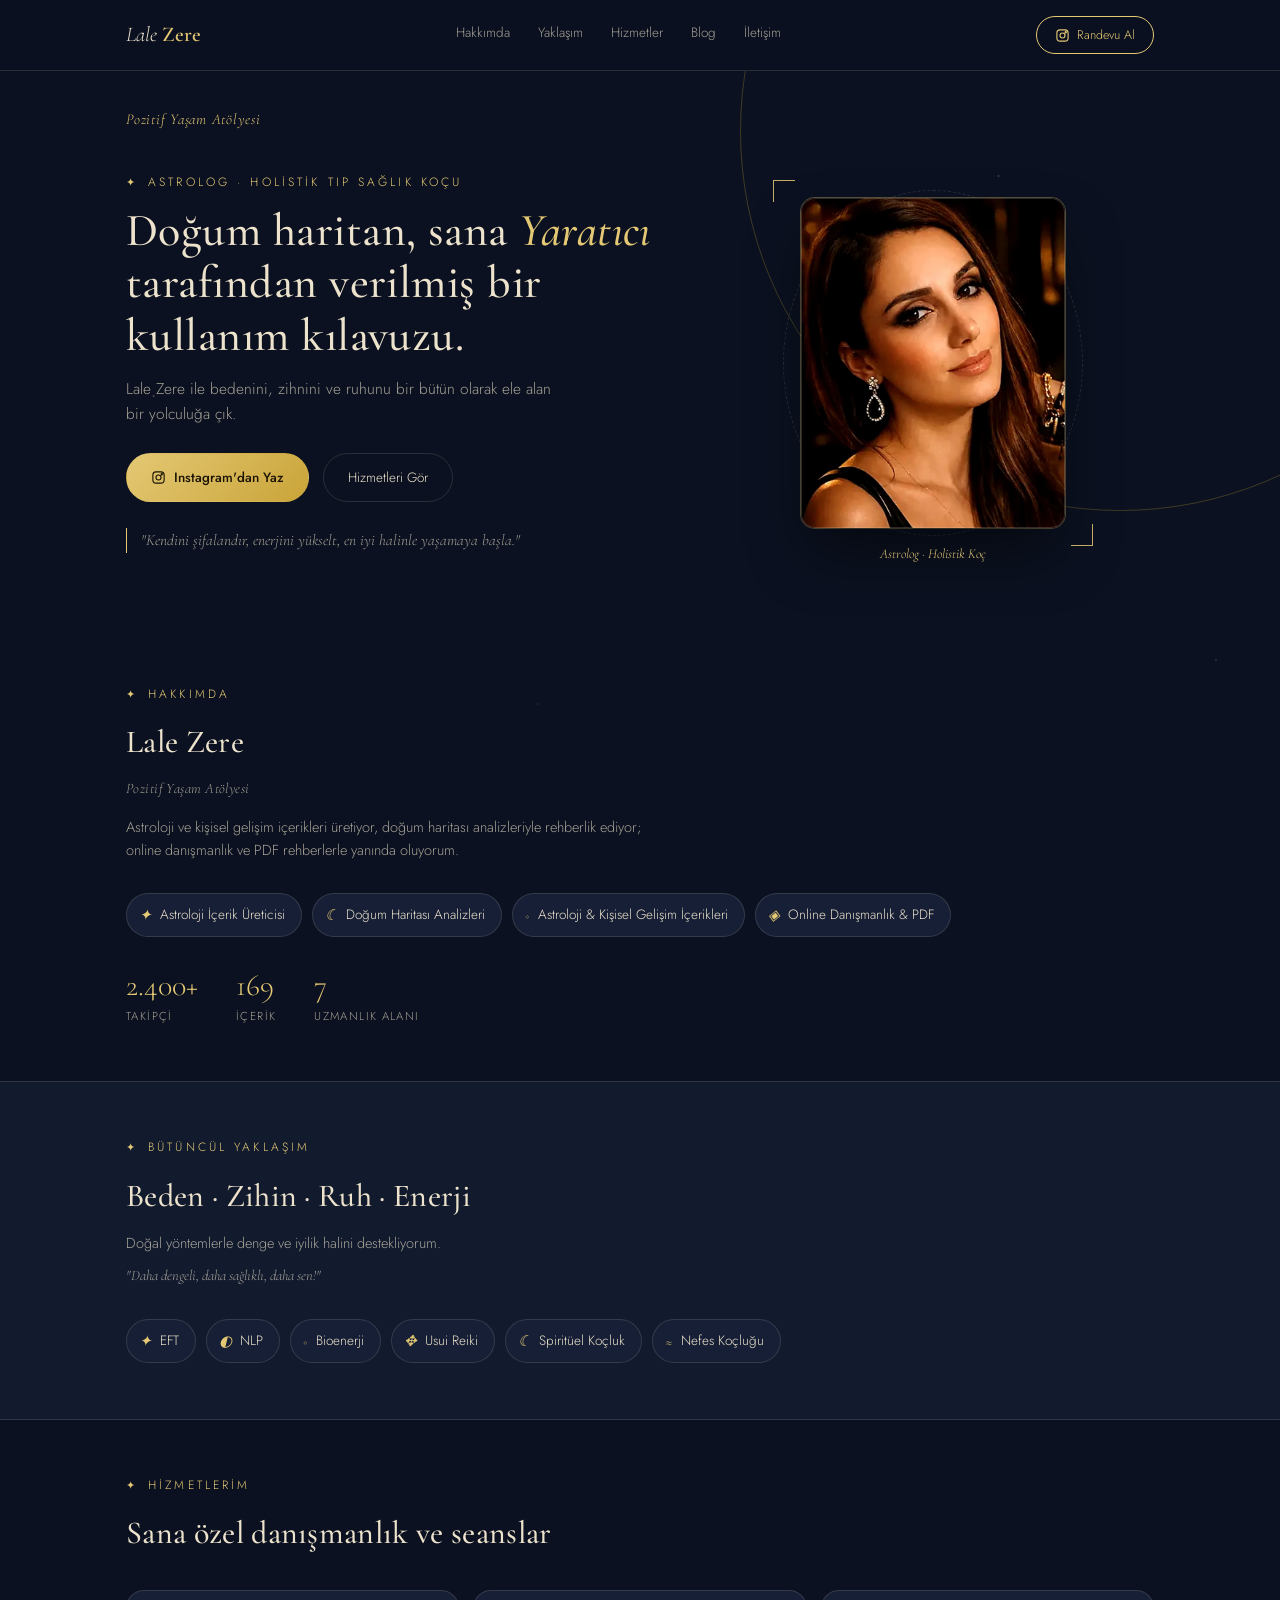
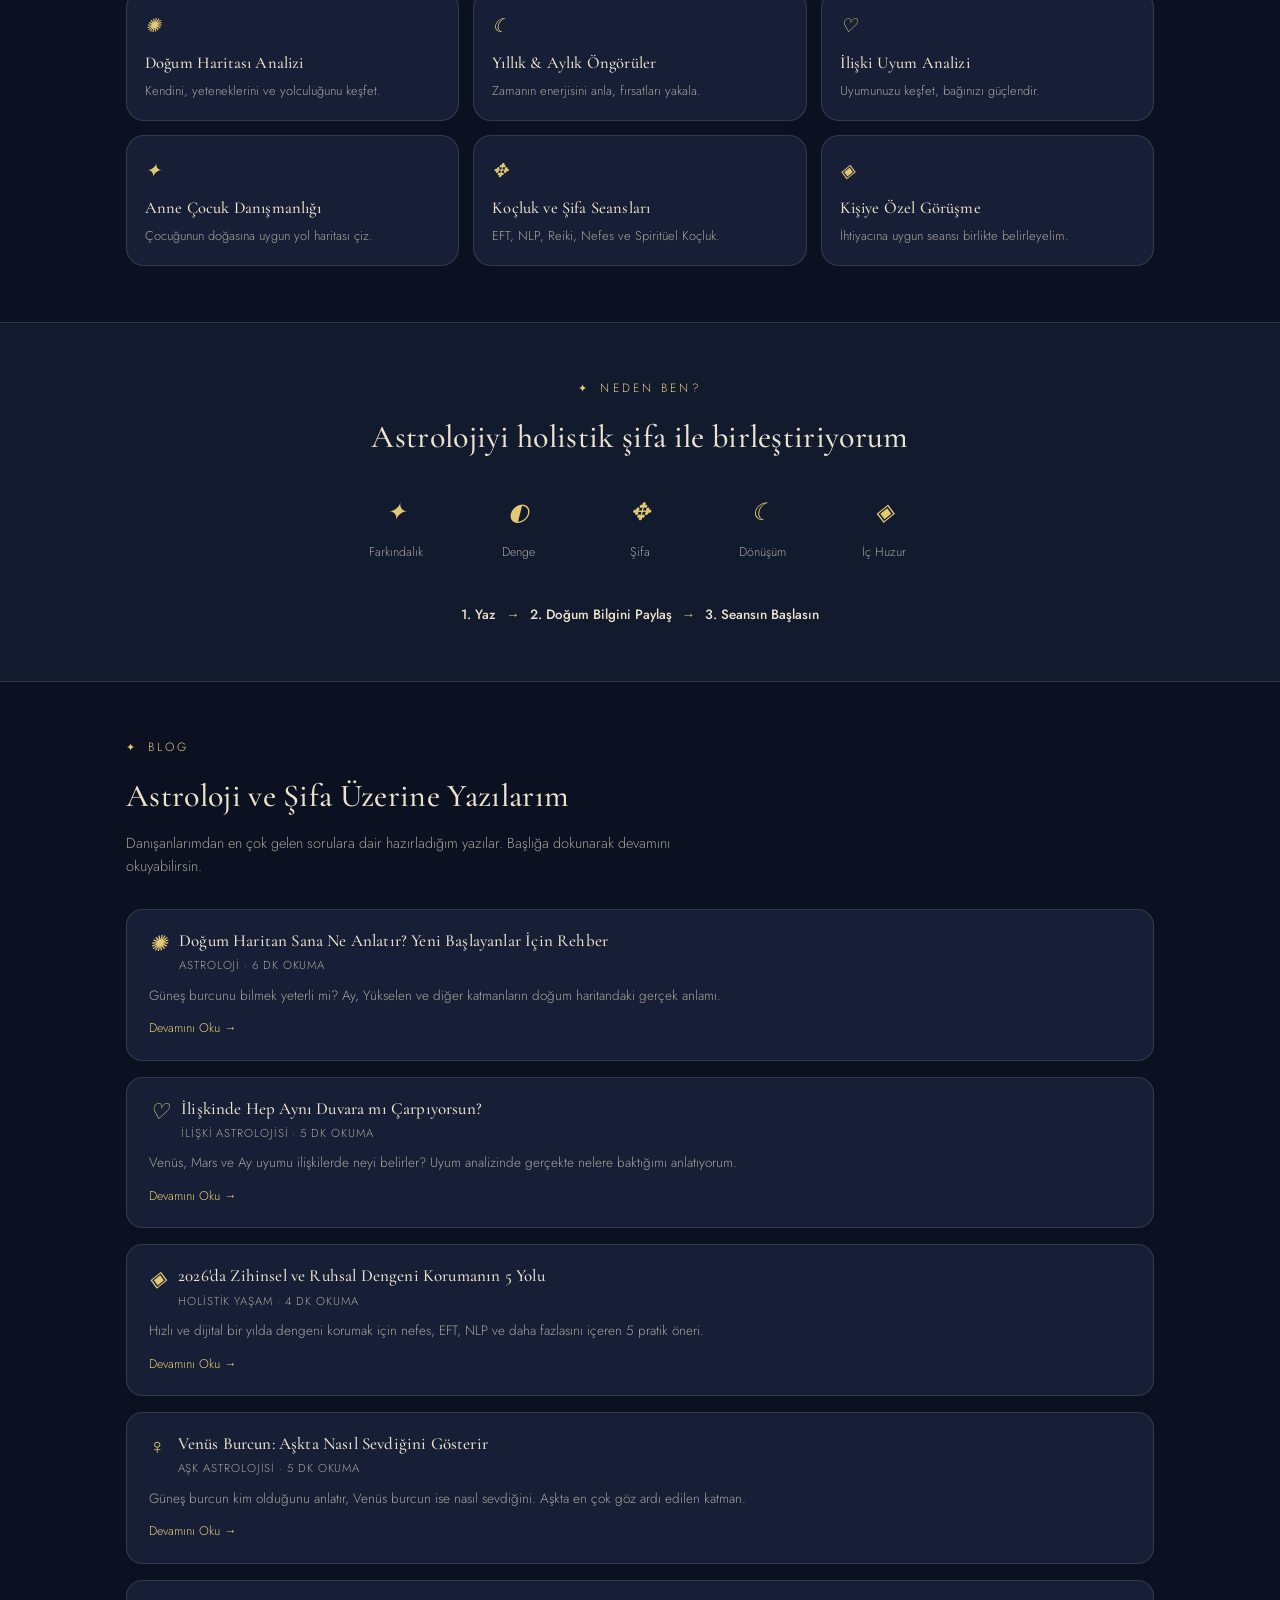
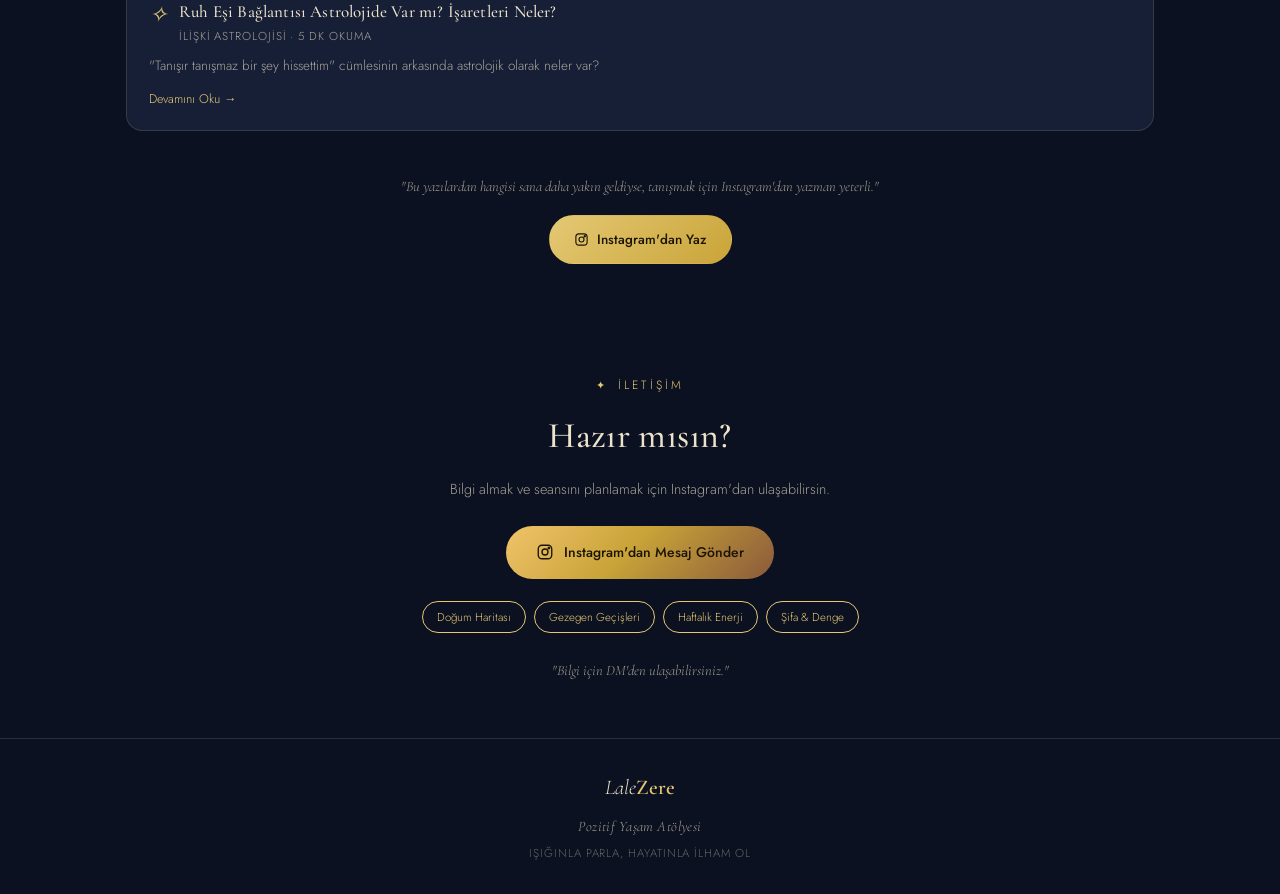
==== commit 8a096d77: "Add files via upload" ====
--- a/index.html
+++ b/index.html
@@ -64,36 +64,60 @@
     },
     {
       "@type": "BlogPosting",
-      "@id": "https://pozitifyasamatolyesi.github.io/Pozitif-yasam/blog/dogum-haritasi-rehberi.html",
+      "@id": "https://pozitifyasamatolyesi.github.io/Pozitif-yasam/dogum-haritasi-rehberi.html",
       "headline": "Doğum Haritan Sana Ne Anlatır? Yeni Başlayanlar İçin Rehber",
       "description": "Doğum haritan sana ne anlatır? Güneş, Ay ve Yükselen burcun anlamını, astrolojiye yeni başlayanlar için Lale Zere kaleme aldı.",
       "author": { "@type": "Person", "name": "Lale Zere" },
       "publisher": { "@type": "Organization", "name": "Pozitif Yaşam Atölyesi" },
-      "mainEntityOfPage": "https://pozitifyasamatolyesi.github.io/Pozitif-yasam/blog/dogum-haritasi-rehberi.html",
+      "mainEntityOfPage": "https://pozitifyasamatolyesi.github.io/Pozitif-yasam/dogum-haritasi-rehberi.html",
       "datePublished": "2026-08-18",
       "dateModified": "2026-08-18",
       "inLanguage": "tr-TR"
     },
     {
       "@type": "BlogPosting",
-      "@id": "https://pozitifyasamatolyesi.github.io/Pozitif-yasam/blog/iliski-uyum-astrolojisi.html",
+      "@id": "https://pozitifyasamatolyesi.github.io/Pozitif-yasam/iliski-uyum-astrolojisi.html",
       "headline": "İlişkinde Hep Aynı Duvara mı Çarpıyorsun?",
       "description": "Venüs, Mars ve Ay uyumu ilişkilerde neyi belirler? Lale Zere, ilişki uyum analizinde nelere baktığını anlatıyor.",
       "author": { "@type": "Person", "name": "Lale Zere" },
       "publisher": { "@type": "Organization", "name": "Pozitif Yaşam Atölyesi" },
-      "mainEntityOfPage": "https://pozitifyasamatolyesi.github.io/Pozitif-yasam/blog/iliski-uyum-astrolojisi.html",
+      "mainEntityOfPage": "https://pozitifyasamatolyesi.github.io/Pozitif-yasam/iliski-uyum-astrolojisi.html",
       "datePublished": "2026-08-18",
       "dateModified": "2026-08-18",
       "inLanguage": "tr-TR"
     },
     {
       "@type": "BlogPosting",
-      "@id": "https://pozitifyasamatolyesi.github.io/Pozitif-yasam/blog/2026-ruhsal-denge.html",
+      "@id": "https://pozitifyasamatolyesi.github.io/Pozitif-yasam/2026-ruhsal-denge.html",
       "headline": "2026'da Zihinsel ve Ruhsal Dengeni Korumanın 5 Yolu",
       "description": "2026'nın hızlı temposunda dengeni korumak için EFT, nefes çalışması, NLP ve daha fazlasını içeren 5 pratik öneri.",
       "author": { "@type": "Person", "name": "Lale Zere" },
       "publisher": { "@type": "Organization", "name": "Pozitif Yaşam Atölyesi" },
-      "mainEntityOfPage": "https://pozitifyasamatolyesi.github.io/Pozitif-yasam/blog/2026-ruhsal-denge.html",
+      "mainEntityOfPage": "https://pozitifyasamatolyesi.github.io/Pozitif-yasam/2026-ruhsal-denge.html",
+      "datePublished": "2026-08-18",
+      "dateModified": "2026-08-18",
+      "inLanguage": "tr-TR"
+    },
+    {
+      "@type": "BlogPosting",
+      "@id": "https://pozitifyasamatolyesi.github.io/Pozitif-yasam/venus-burcun-askta.html",
+      "headline": "Venüs Burcun: Aşkta Nasıl Sevdiğini Gösterir",
+      "description": "Venüs burcun aşk hayatında neyi ortaya koyar? Nasıl sevdiğini, neyi değerli bulduğunu Lale Zere anlatıyor.",
+      "author": { "@type": "Person", "name": "Lale Zere" },
+      "publisher": { "@type": "Organization", "name": "Pozitif Yaşam Atölyesi" },
+      "mainEntityOfPage": "https://pozitifyasamatolyesi.github.io/Pozitif-yasam/venus-burcun-askta.html",
+      "datePublished": "2026-08-18",
+      "dateModified": "2026-08-18",
+      "inLanguage": "tr-TR"
+    },
+    {
+      "@type": "BlogPosting",
+      "@id": "https://pozitifyasamatolyesi.github.io/Pozitif-yasam/ruh-esi-astroloji.html",
+      "headline": "Ruh Eşi Bağlantısı Astrolojide Var mı? İşaretleri Neler?",
+      "description": "Astrolojiye göre ruh eşi bağlantısının işaretleri neler? Lale Zere, haritada nelere baktığını anlatıyor.",
+      "author": { "@type": "Person", "name": "Lale Zere" },
+      "publisher": { "@type": "Organization", "name": "Pozitif Yaşam Atölyesi" },
+      "mainEntityOfPage": "https://pozitifyasamatolyesi.github.io/Pozitif-yasam/ruh-esi-astroloji.html",
       "datePublished": "2026-08-18",
       "dateModified": "2026-08-18",
       "inLanguage": "tr-TR"
@@ -534,7 +558,7 @@
     </div>
 
     <div class="post-grid reveal">
-      <a class="post-teaser" href="blog/dogum-haritasi-rehberi.html">
+      <a class="post-teaser" href="dogum-haritasi-rehberi.html">
         <div class="post-teaser-head">
           <span class="g">✺</span>
           <div>
@@ -545,7 +569,7 @@
         <p class="post-teaser-excerpt">Güneş burcunu bilmek yeterli mi? Ay, Yükselen ve diğer katmanların doğum haritandaki gerçek anlamı.</p>
         <span class="post-teaser-more">Devamını Oku →</span>
       </a>
-      <a class="post-teaser" href="blog/iliski-uyum-astrolojisi.html">
+      <a class="post-teaser" href="iliski-uyum-astrolojisi.html">
         <div class="post-teaser-head">
           <span class="g">♡</span>
           <div>
@@ -556,7 +580,7 @@
         <p class="post-teaser-excerpt">Venüs, Mars ve Ay uyumu ilişkilerde neyi belirler? Uyum analizinde gerçekte nelere baktığımı anlatıyorum.</p>
         <span class="post-teaser-more">Devamını Oku →</span>
       </a>
-      <a class="post-teaser" href="blog/2026-ruhsal-denge.html">
+      <a class="post-teaser" href="2026-ruhsal-denge.html">
         <div class="post-teaser-head">
           <span class="g">◈</span>
           <div>
@@ -565,6 +589,28 @@
           </div>
         </div>
         <p class="post-teaser-excerpt">Hızlı ve dijital bir yılda dengeni korumak için nefes, EFT, NLP ve daha fazlasını içeren 5 pratik öneri.</p>
+        <span class="post-teaser-more">Devamını Oku →</span>
+      </a>
+      <a class="post-teaser" href="venus-burcun-askta.html">
+        <div class="post-teaser-head">
+          <span class="g">♀</span>
+          <div>
+            <h3 class="post-teaser-title">Venüs Burcun: Aşkta Nasıl Sevdiğini Gösterir</h3>
+            <span class="post-teaser-meta">Aşk Astrolojisi · 5 dk okuma</span>
+          </div>
+        </div>
+        <p class="post-teaser-excerpt">Güneş burcun kim olduğunu anlatır, Venüs burcun ise nasıl sevdiğini. Aşkta en çok göz ardı edilen katman.</p>
+        <span class="post-teaser-more">Devamını Oku →</span>
+      </a>
+      <a class="post-teaser" href="ruh-esi-astroloji.html">
+        <div class="post-teaser-head">
+          <span class="g">✧</span>
+          <div>
+            <h3 class="post-teaser-title">Ruh Eşi Bağlantısı Astrolojide Var mı? İşaretleri Neler?</h3>
+            <span class="post-teaser-meta">İlişki Astrolojisi · 5 dk okuma</span>
+          </div>
+        </div>
+        <p class="post-teaser-excerpt">"Tanışır tanışmaz bir şey hissettim" cümlesinin arkasında astrolojik olarak neler var?</p>
         <span class="post-teaser-more">Devamını Oku →</span>
       </a>
     </div>
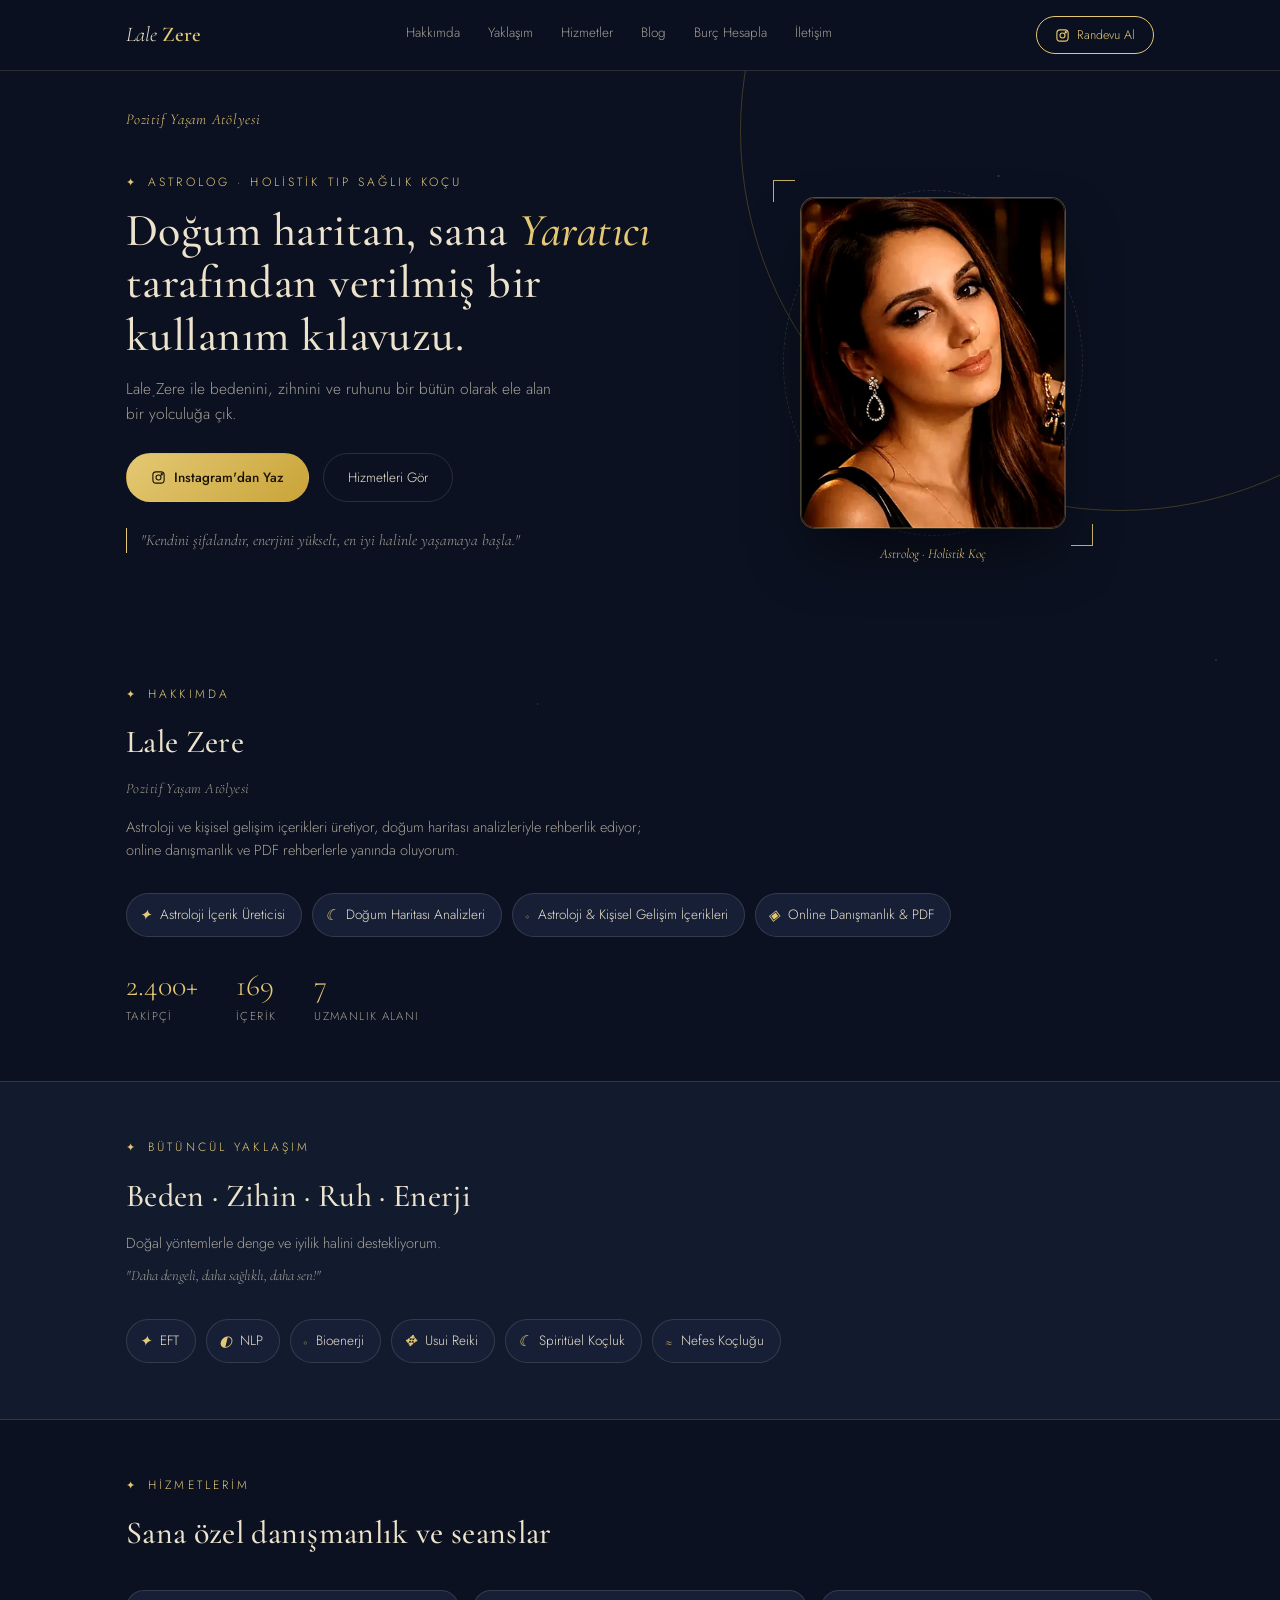
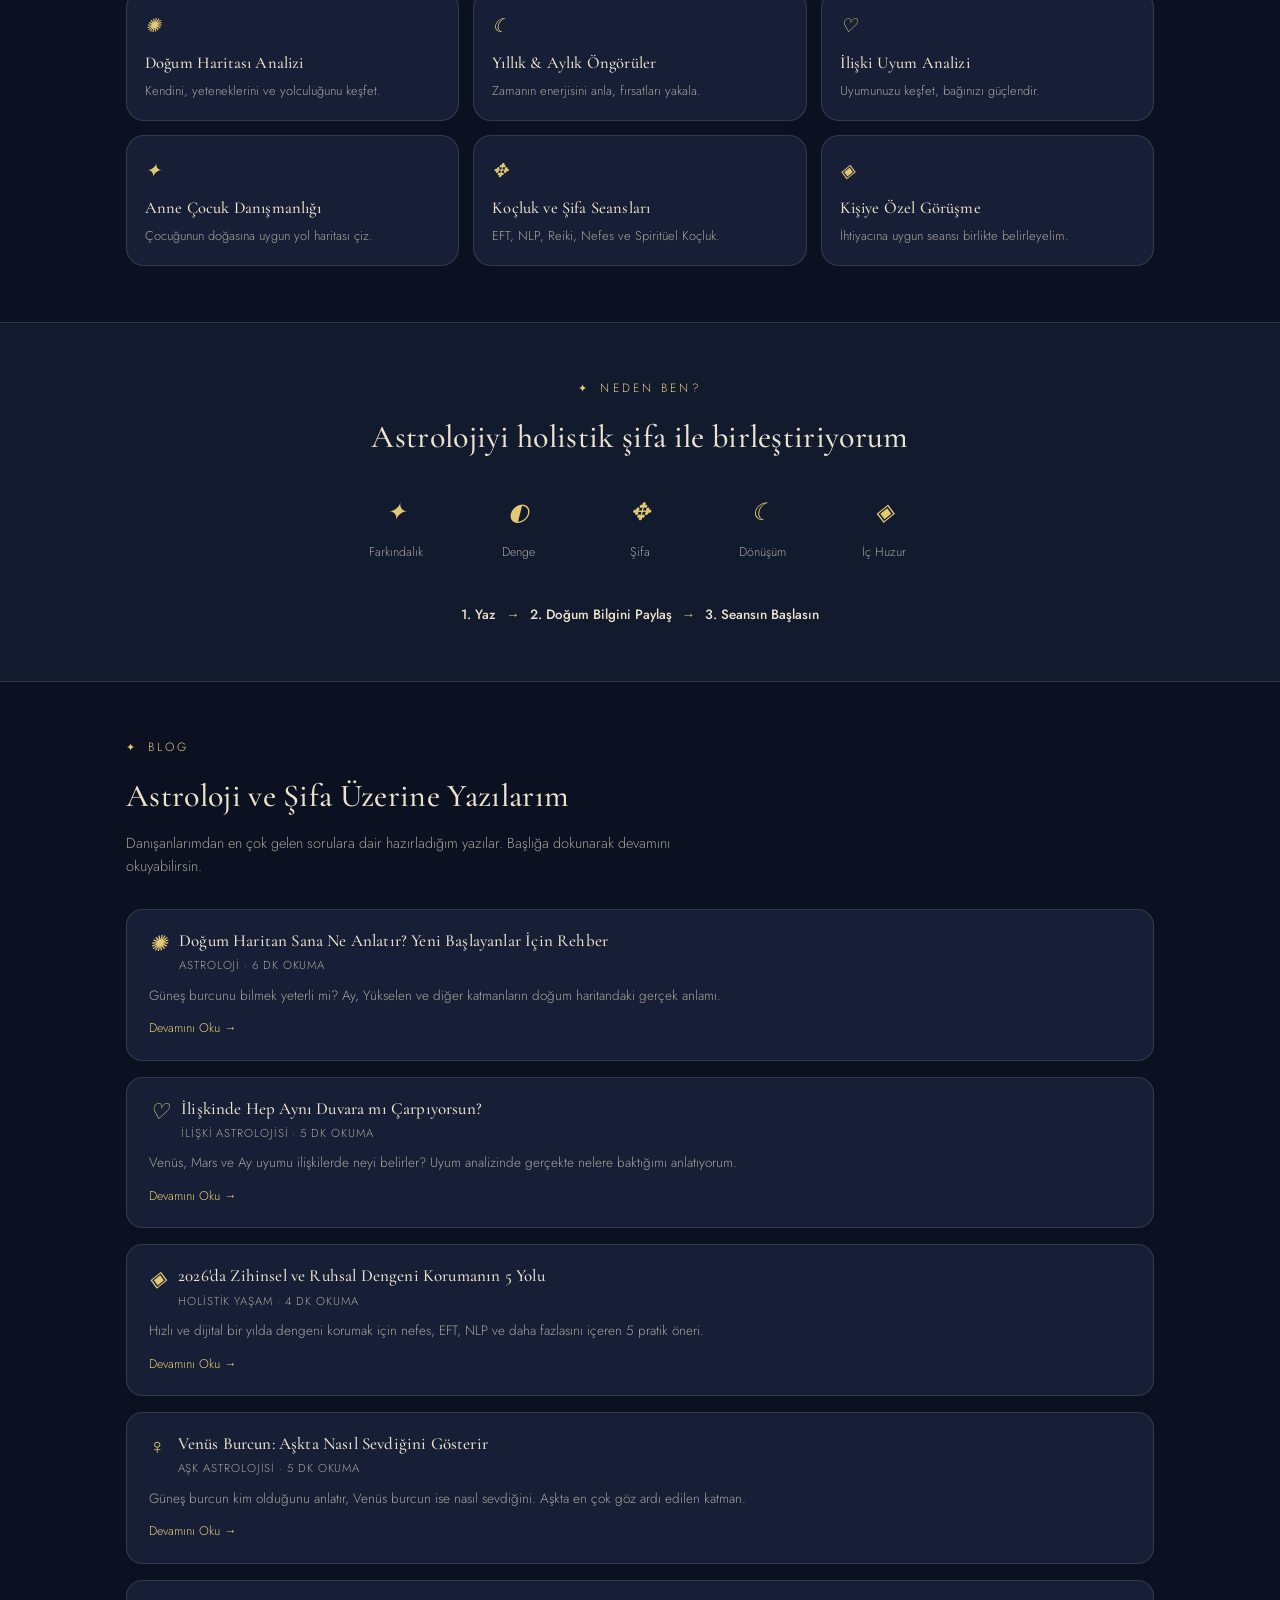
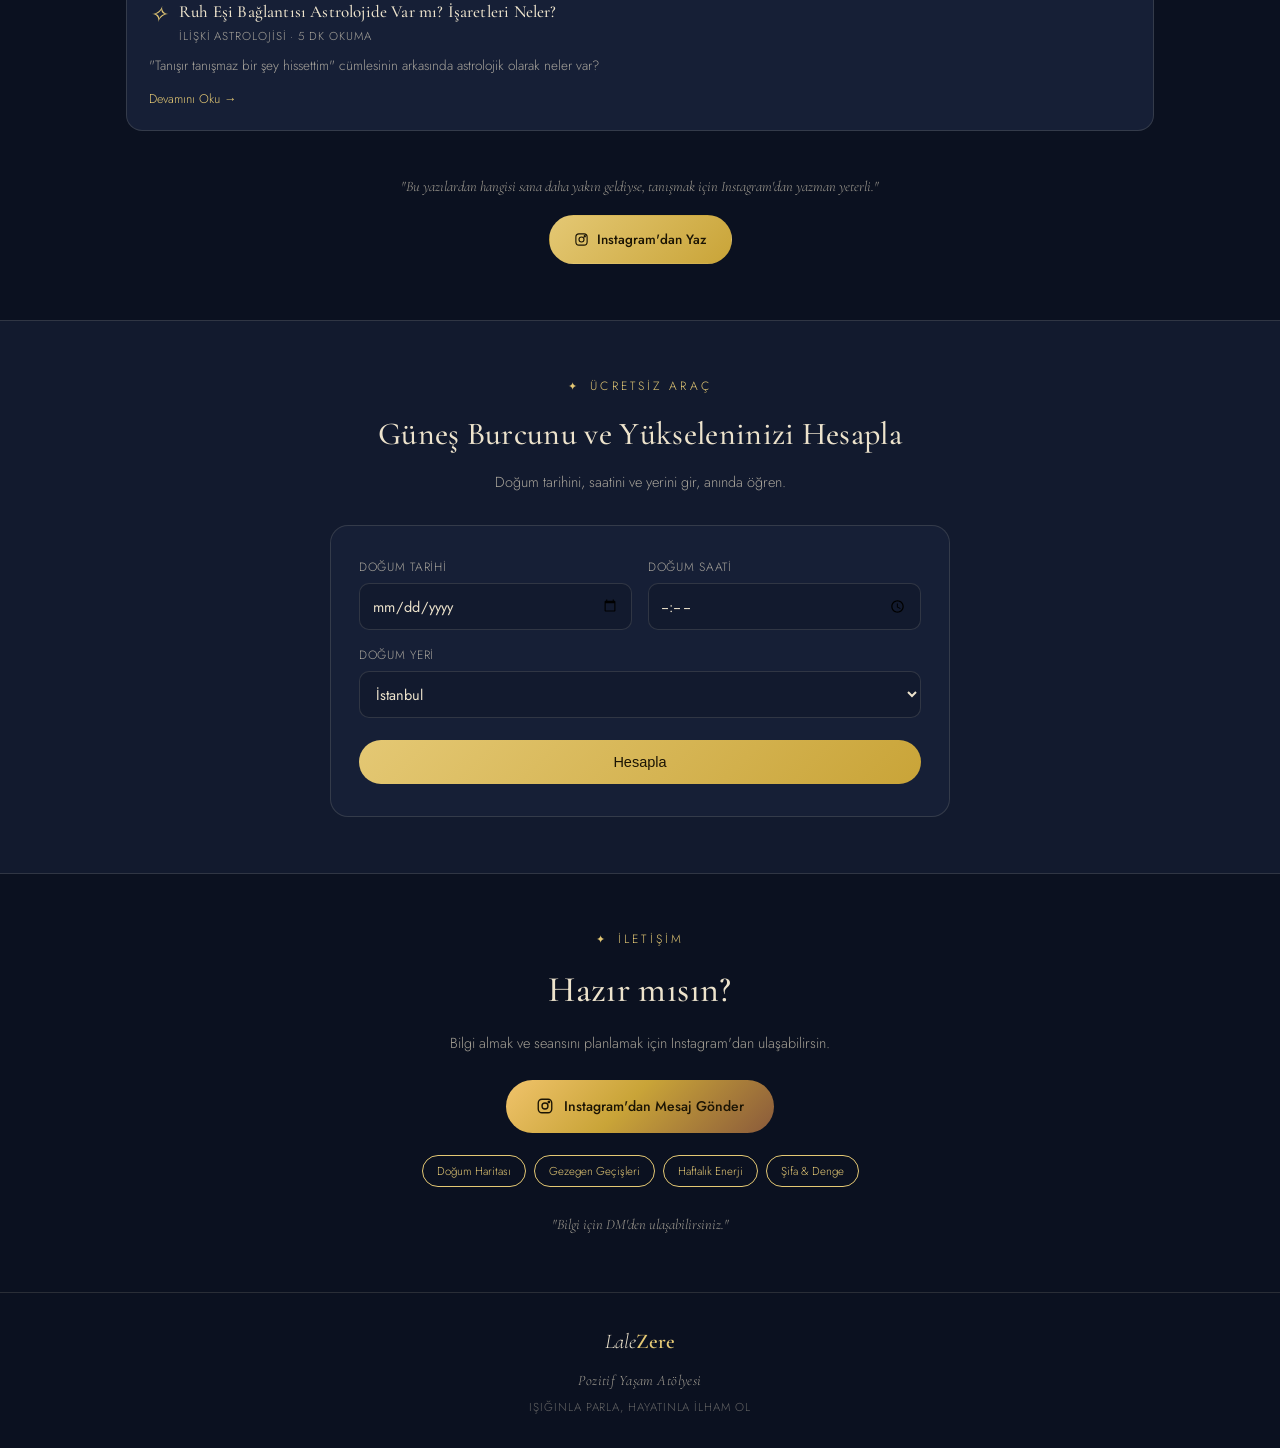
==== commit 106ba617: "Add files via upload" ====
--- a/index.html
+++ b/index.html
@@ -388,6 +388,41 @@
     .photo-card{ width:230px; }
   }
   :focus-visible{ outline:2px solid var(--gold-soft); outline-offset:3px; }
+
+  /* burç hesaplama aracı */
+  .calc-card{
+    background:var(--card); border:1px solid var(--line); border-radius:var(--radius);
+    padding:32px 28px; max-width:620px; margin:0 auto;
+  }
+  .calc-grid{ display:grid; grid-template-columns:1fr 1fr; gap:16px; }
+  .calc-field{ display:flex; flex-direction:column; gap:6px; }
+  .calc-field.full{ grid-column:1/-1; }
+  .calc-field label{ font-size:12px; letter-spacing:0.06em; color:var(--champagne-dim); text-transform:uppercase; }
+  .calc-field input, .calc-field select{
+    background:var(--ink-2); border:1px solid var(--line); border-radius:10px;
+    padding:11px 12px; color:var(--champagne); font-family:'Jost',sans-serif; font-size:14.5px;
+    outline:none; transition:border-color .2s ease;
+  }
+  .calc-field input:focus, .calc-field select:focus{ border-color:var(--gold-soft); }
+  .calc-btn{
+    margin-top:22px; width:100%; text-align:center; border:none; cursor:pointer;
+    background: linear-gradient(135deg, var(--gold-soft), var(--gold));
+    color:#1B1404; font-weight:500; font-size:14.5px; padding:14px; border-radius:999px;
+    transition: transform .2s ease, box-shadow .2s ease;
+  }
+  .calc-btn:hover{ transform: translateY(-2px); box-shadow:0 12px 26px rgba(201,164,56,0.28); }
+  .calc-error{ color:#E7A0A0; font-size:13px; margin-top:10px; display:none; }
+  .calc-error.show{ display:block; }
+  .calc-result{ display:none; margin-top:28px; padding-top:24px; border-top:1px solid var(--line); }
+  .calc-result.show{ display:block; }
+  .calc-result-row{ display:flex; align-items:center; gap:16px; margin-bottom:16px; }
+  .calc-result-row .g{ font-family:'Cormorant Garamond', serif; font-style:italic; font-size:30px; color:var(--gold-soft); width:44px; text-align:center; flex-shrink:0; }
+  .calc-result-label{ font-size:11.5px; letter-spacing:0.08em; text-transform:uppercase; color:var(--champagne-dim); }
+  .calc-result-value{ font-family:'Cormorant Garamond', serif; font-size:22px; color:var(--champagne); }
+  .calc-note{ font-size:12px; color:var(--champagne-dim); margin-top:18px; line-height:1.6; }
+  .calc-invite{ font-family:'Cormorant Garamond', serif; font-style:italic; font-size:19px; color:var(--gold-soft); text-align:center; margin-top:20px; }
+  .calc-cta{ margin-top:20px; text-align:center; }
+  @media (max-width:560px){ .calc-grid{ grid-template-columns:1fr; } .calc-card{ padding:26px 20px; } }
 </style>
 </head>
 <body>
@@ -400,6 +435,7 @@
       <a href="#yaklasim">Yaklaşım</a>
       <a href="#hizmetler">Hizmetler</a>
       <a href="#blog">Blog</a>
+      <a href="#hesaplama">Burç Hesapla</a>
       <a href="#iletisim">İletişim</a>
     </div>
     <div class="nav-actions">
@@ -625,6 +661,105 @@
   </div>
 </section>
 
+<section id="hesaplama" class="alt">
+  <div class="wrap">
+    <div class="section-head center-head reveal">
+      <div class="eyebrow center">Ücretsiz Araç</div>
+      <h2>Güneş Burcunu ve Yükseleninizi Hesapla</h2>
+      <p style="margin-left:auto; margin-right:auto;">Doğum tarihini, saatini ve yerini gir, anında öğren.</p>
+    </div>
+
+    <div class="calc-card reveal">
+      <div class="calc-grid">
+        <div class="calc-field">
+          <label for="calc-date">Doğum Tarihi</label>
+          <input type="date" id="calc-date">
+        </div>
+        <div class="calc-field">
+          <label for="calc-time">Doğum Saati</label>
+          <input type="time" id="calc-time">
+        </div>
+        <div class="calc-field full">
+          <label for="calc-city">Doğum Yeri</label>
+          <select id="calc-city">
+            <option value="41.0082,28.9784">İstanbul</option>
+            <option value="39.9334,32.8597">Ankara</option>
+            <option value="38.4237,27.1428">İzmir</option>
+            <option value="36.8969,30.7133">Antalya</option>
+            <option value="40.1826,29.0665">Bursa</option>
+            <option value="37.0000,35.3213">Adana</option>
+            <option value="37.8746,32.4932">Konya</option>
+            <option value="37.0662,37.3833">Gaziantep</option>
+            <option value="37.1591,38.7969">Şanlıurfa</option>
+            <option value="36.8000,34.6333">Mersin</option>
+            <option value="37.9144,40.2306">Diyarbakır</option>
+            <option value="38.7312,35.4787">Kayseri</option>
+            <option value="39.7767,30.5206">Eskişehir</option>
+            <option value="41.2867,36.3300">Samsun</option>
+            <option value="37.7765,29.0864">Denizli</option>
+            <option value="38.3552,38.3095">Malatya</option>
+            <option value="41.0027,39.7168">Trabzon</option>
+            <option value="39.9000,41.2700">Erzurum</option>
+            <option value="38.4891,43.4089">Van</option>
+            <option value="38.6810,39.2264">Elazığ</option>
+            <option value="38.6191,27.4289">Manisa</option>
+            <option value="40.7654,29.9408">Kocaeli</option>
+            <option value="40.6940,30.4358">Sakarya</option>
+            <option value="39.6484,27.8826">Balıkesir</option>
+            <option value="37.5858,36.9371">Kahramanmaraş</option>
+            <option value="41.1828,41.8183">Artvin</option>
+            <option value="37.8560,27.8416">Aydın</option>
+            <option value="37.2154,28.3636">Muğla</option>
+            <option value="40.9833,27.5167">Tekirdağ</option>
+            <option value="40.9839,37.8764">Ordu</option>
+            <option value="41.0201,40.5234">Rize</option>
+            <option value="other">Diğer / Yurt Dışı</option>
+          </select>
+        </div>
+        <div class="calc-field" id="calc-lat-wrap" style="display:none;">
+          <label for="calc-lat">Enlem (Latitude)</label>
+          <input type="number" id="calc-lat" step="0.0001" placeholder="örn. 41.0082">
+        </div>
+        <div class="calc-field" id="calc-lon-wrap" style="display:none;">
+          <label for="calc-lon">Boylam (Longitude)</label>
+          <input type="number" id="calc-lon" step="0.0001" placeholder="örn. 28.9784">
+        </div>
+        <div class="calc-field" id="calc-tz-wrap" style="display:none;">
+          <label for="calc-tz">UTC Farkı (örn. Türkiye için 3)</label>
+          <input type="number" id="calc-tz" step="0.5" placeholder="3">
+        </div>
+      </div>
+      <button class="calc-btn" id="calc-btn" type="button">Hesapla</button>
+      <p class="calc-error" id="calc-error">Lütfen doğum tarihi, saati ve yerini eksiksiz gir.</p>
+
+      <div class="calc-result" id="calc-result">
+        <div class="calc-result-row">
+          <span class="g" id="calc-sun-icon">☉</span>
+          <div>
+            <div class="calc-result-label">Güneş Burcun</div>
+            <div class="calc-result-value" id="calc-sun-value">—</div>
+          </div>
+        </div>
+        <div class="calc-result-row">
+          <span class="g" id="calc-asc-icon">↑</span>
+          <div>
+            <div class="calc-result-label">Yükselen Burcun</div>
+            <div class="calc-result-value" id="calc-asc-value">—</div>
+          </div>
+        </div>
+        <p class="calc-note">Bu sonuç yaklaşık bir hesaplamadır. Yükselen burç, doğum saatinin dakikasına kadar hassas olduğu için tam ve kişiye özel bir doğum haritası analizi için birlikte oturup haritanı satır satır okumamız en sağlıklısı.</p>
+        <p class="calc-invite">Doğum haritana bakmamı ister misin?</p>
+        <div class="calc-cta">
+          <a class="btn btn-primary" href="https://instagram.com/pozitifyasam2026" target="_blank" rel="noopener noreferrer">
+            <svg class="ig-icon" viewBox="0 0 24 24" fill="none" stroke="currentColor" stroke-width="1.8"><rect x="3" y="3" width="18" height="18" rx="5"/><circle cx="12" cy="12" r="4"/><circle cx="17.2" cy="6.8" r="1"/></svg>
+            Detaylı Analiz İçin Instagram'dan Yaz
+          </a>
+        </div>
+      </div>
+    </div>
+  </div>
+</section>
+
 <section id="iletisim" class="contact">
   <div class="wrap reveal">
     <div class="eyebrow center">İletişim</div>
@@ -697,5 +832,125 @@
 })();
 </script>
 
+<script>
+(function(){
+  var SIGNS = [
+    ["Koç","✦"],["Boğa","✧"],["İkizler","✺"],["Yengeç","☾"],
+    ["Aslan","☉"],["Başak","✥"],["Terazi","♡"],["Akrep","◈"],
+    ["Yay","◇"],["Oğlak","◐"],["Kova","≈"],["Balık","♓"]
+  ];
+
+  function sunSign(month, day){
+    var cusps = [
+      {m:1,d:20},{m:2,d:19},{m:3,d:21},{m:4,d:20},{m:5,d:21},{m:6,d:21},
+      {m:7,d:23},{m:8,d:23},{m:9,d:23},{m:10,d:23},{m:11,d:22},{m:12,d:22}
+    ];
+    var names = ["Kova","Balık","Koç","Boğa","İkizler","Yengeç","Aslan","Başak","Terazi","Akrep","Yay","Oğlak"];
+    for (var j=cusps.length-1;j>=0;j--){
+      if (month > cusps[j].m || (month === cusps[j].m && day >= cusps[j].d)) return names[j];
+    }
+    return "Oğlak";
+  }
+
+  function toJulianDay(year, month, day, hourUTC){
+    if (month <= 2){ year -= 1; month += 12; }
+    var A = Math.floor(year/100);
+    var B = 2 - A + Math.floor(A/4);
+    return Math.floor(365.25*(year+4716)) + Math.floor(30.6001*(month+1)) + day + hourUTC/24 + B - 1524.5;
+  }
+
+  function ascendantSign(jd, latDeg, lonEastDeg){
+    var T = (jd - 2451545.0) / 36525.0;
+    var gmst = 280.46061837 + 360.98564736629*(jd - 2451545.0) + 0.000387933*T*T - (Math.pow(T,3))/38710000;
+    gmst = ((gmst % 360) + 360) % 360;
+    var ramc = (gmst + lonEastDeg) % 360;
+    if (ramc < 0) ramc += 360;
+    var epsDeg = 23.439291 - 0.0130042*T;
+    var eps = epsDeg * Math.PI/180;
+    var ramcR = ramc * Math.PI/180;
+    var latR = latDeg * Math.PI/180;
+    var y = -Math.cos(ramcR);
+    var x = Math.sin(ramcR)*Math.cos(eps) + Math.tan(latR)*Math.sin(eps);
+    var asc = Math.atan2(y, x) * 180/Math.PI;
+    asc = ((asc % 360) + 360) % 360;
+    var idx = Math.floor(asc/30);
+    return SIGNS[idx][0];
+  }
+
+  var citySelect = document.getElementById('calc-city');
+  var latWrap = document.getElementById('calc-lat-wrap');
+  var lonWrap = document.getElementById('calc-lon-wrap');
+  var tzWrap = document.getElementById('calc-tz-wrap');
+
+  if (citySelect){
+    citySelect.addEventListener('change', function(){
+      var isOther = citySelect.value === 'other';
+      latWrap.style.display = isOther ? 'flex' : 'none';
+      lonWrap.style.display = isOther ? 'flex' : 'none';
+      tzWrap.style.display = isOther ? 'flex' : 'none';
+    });
+  }
+
+  var btn = document.getElementById('calc-btn');
+  if (btn){
+    btn.addEventListener('click', function(){
+      var dateEl = document.getElementById('calc-date');
+      var timeEl = document.getElementById('calc-time');
+      var errorEl = document.getElementById('calc-error');
+      var resultEl = document.getElementById('calc-result');
+
+      var dateVal = dateEl.value;
+      var timeVal = timeEl.value || '12:00';
+
+      if (!dateVal){
+        errorEl.classList.add('show');
+        resultEl.classList.remove('show');
+        return;
+      }
+      errorEl.classList.remove('show');
+
+      var parts = dateVal.split('-');
+      var year = parseInt(parts[0],10), month = parseInt(parts[1],10), day = parseInt(parts[2],10);
+      var tparts = timeVal.split(':');
+      var hourLocal = parseInt(tparts[0],10) + parseInt(tparts[1],10)/60;
+
+      var lat, lon, tzOffset;
+      if (citySelect.value === 'other'){
+        lat = parseFloat(document.getElementById('calc-lat').value);
+        lon = parseFloat(document.getElementById('calc-lon').value);
+        tzOffset = parseFloat(document.getElementById('calc-tz').value);
+        if (isNaN(lat) || isNaN(lon) || isNaN(tzOffset)){
+          errorEl.textContent = 'Lütfen enlem, boylam ve UTC farkını gir.';
+          errorEl.classList.add('show');
+          resultEl.classList.remove('show');
+          return;
+        }
+      } else {
+        var cv = citySelect.value.split(',');
+        lat = parseFloat(cv[0]);
+        lon = parseFloat(cv[1]);
+        tzOffset = 3; // Türkiye UTC+3
+      }
+
+      var hourUTC = hourLocal - tzOffset;
+      var jd = toJulianDay(year, month, day, hourUTC);
+
+      var sSign = sunSign(month, day);
+      var aSign = ascendantSign(jd, lat, lon);
+
+      var sunIconMap = {}; SIGNS.forEach(function(s){ sunIconMap[s[0]] = s[1]; });
+
+      document.getElementById('calc-sun-value').textContent = sSign;
+      document.getElementById('calc-sun-icon').textContent = sunIconMap[sSign] || '☉';
+      document.getElementById('calc-asc-value').textContent = aSign;
+      document.getElementById('calc-asc-icon').textContent = sunIconMap[aSign] || '↑';
+
+      resultEl.classList.add('show');
+      resultEl.scrollIntoView({ behavior:'smooth', block:'nearest' });
+    });
+  }
+})();
+</script>
+
 </body>
 </html>
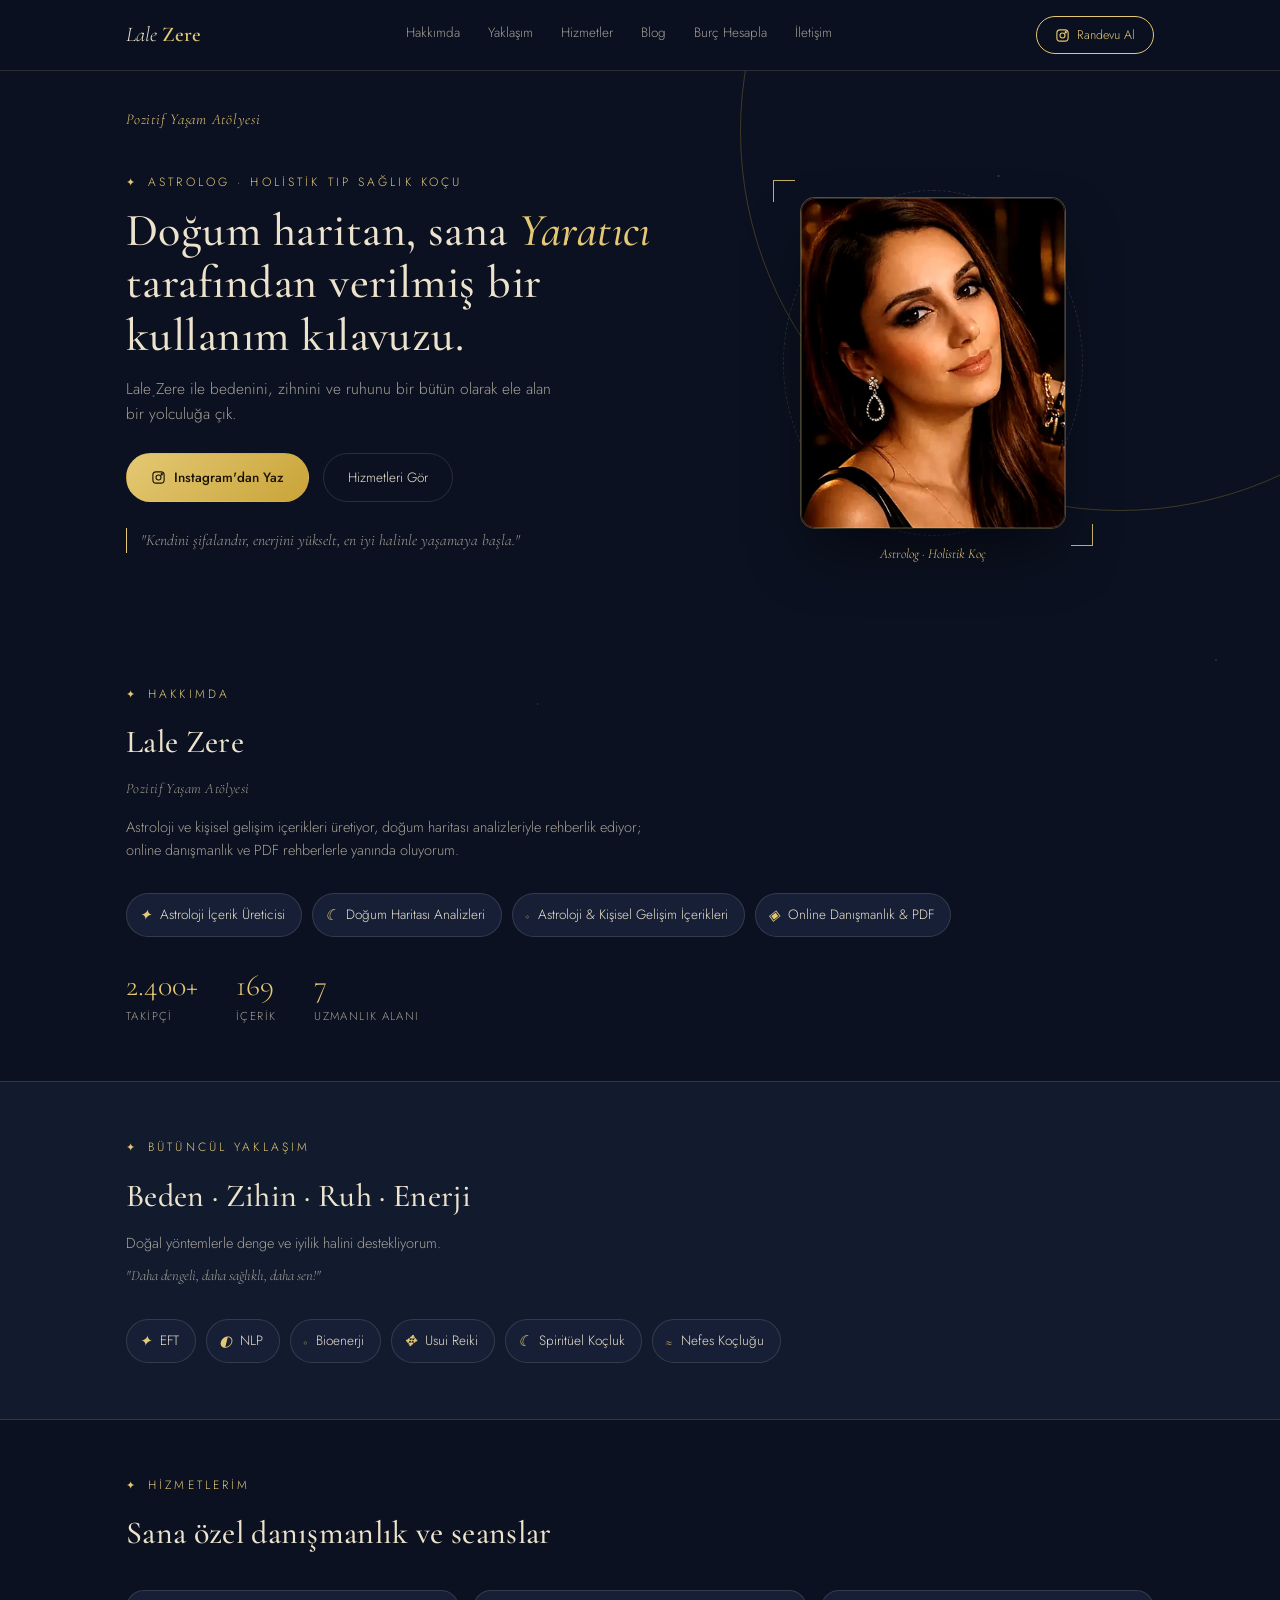
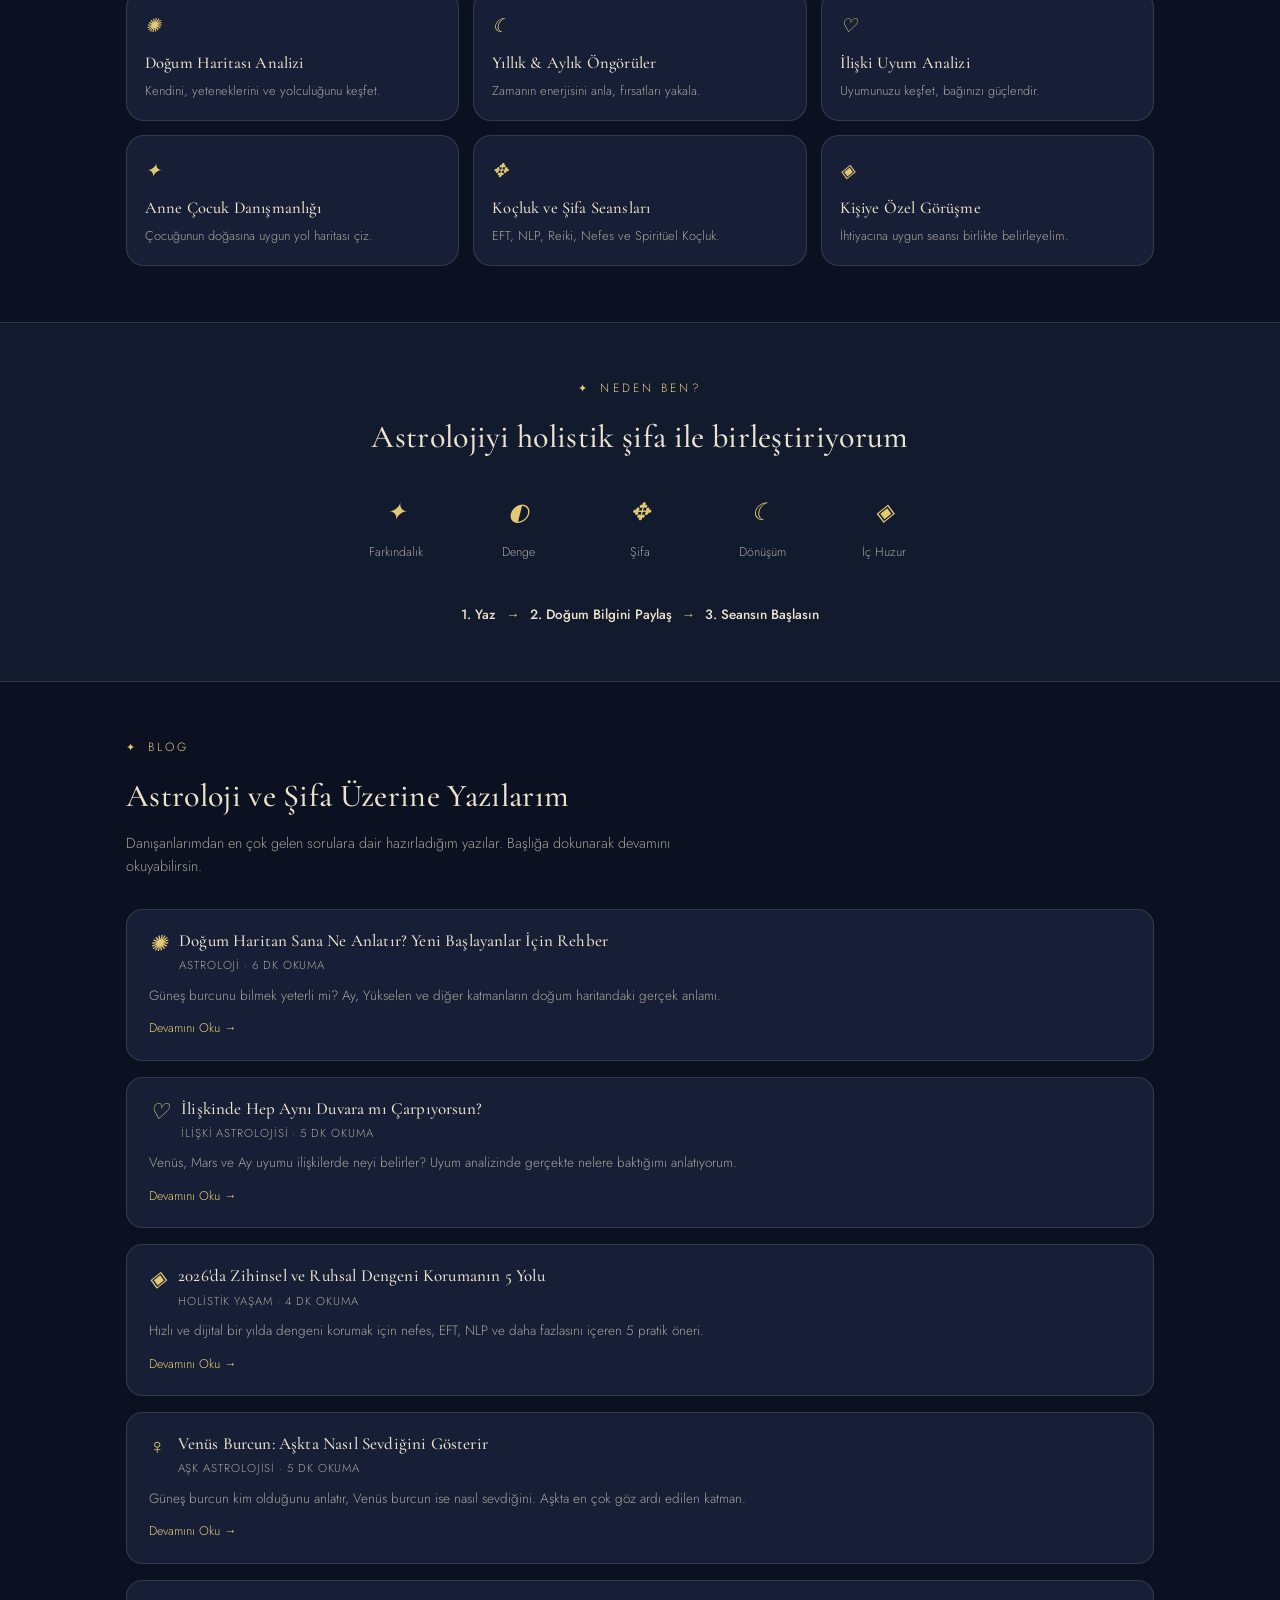
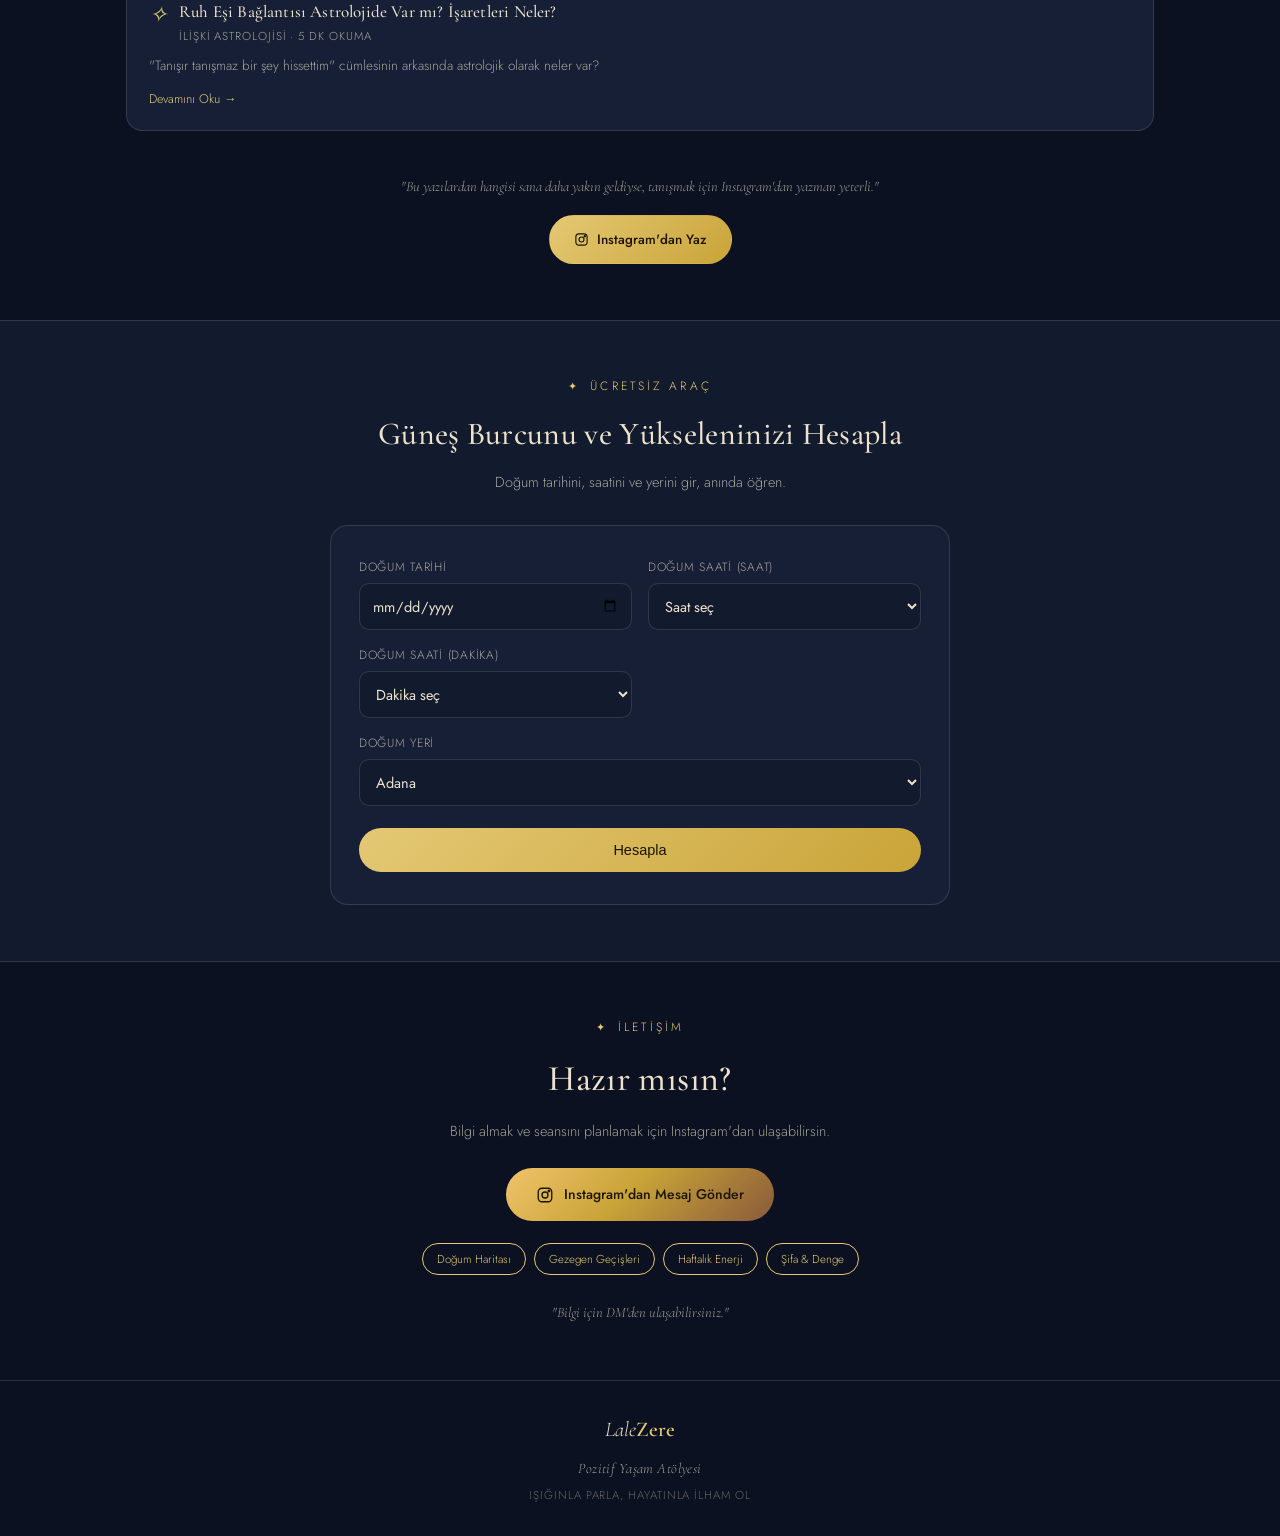
==== commit b6237fb1: "Add files via upload" ====
--- a/index.html
+++ b/index.html
@@ -676,45 +676,138 @@
           <input type="date" id="calc-date">
         </div>
         <div class="calc-field">
-          <label for="calc-time">Doğum Saati</label>
-          <input type="time" id="calc-time">
+          <label for="calc-hour">Doğum Saati (Saat)</label>
+          <select id="calc-hour">
+            <option value="">Saat seç</option>
+            <option value="00">00</option>
+            <option value="01">01</option>
+            <option value="02">02</option>
+            <option value="03">03</option>
+            <option value="04">04</option>
+            <option value="05">05</option>
+            <option value="06">06</option>
+            <option value="07">07</option>
+            <option value="08">08</option>
+            <option value="09">09</option>
+            <option value="10">10</option>
+            <option value="11">11</option>
+            <option value="12">12</option>
+            <option value="13">13</option>
+            <option value="14">14</option>
+            <option value="15">15</option>
+            <option value="16">16</option>
+            <option value="17">17</option>
+            <option value="18">18</option>
+            <option value="19">19</option>
+            <option value="20">20</option>
+            <option value="21">21</option>
+            <option value="22">22</option>
+            <option value="23">23</option>
+          </select>
+        </div>
+        <div class="calc-field">
+          <label for="calc-min">Doğum Saati (Dakika)</label>
+          <select id="calc-min">
+            <option value="">Dakika seç</option>
+            <option value="00">00</option>
+            <option value="05">05</option>
+            <option value="10">10</option>
+            <option value="15">15</option>
+            <option value="20">20</option>
+            <option value="25">25</option>
+            <option value="30">30</option>
+            <option value="35">35</option>
+            <option value="40">40</option>
+            <option value="45">45</option>
+            <option value="50">50</option>
+            <option value="55">55</option>
+          </select>
         </div>
         <div class="calc-field full">
           <label for="calc-city">Doğum Yeri</label>
           <select id="calc-city">
-            <option value="41.0082,28.9784">İstanbul</option>
+            <option value="37.0000,35.3213">Adana</option>
+            <option value="37.7648,38.2786">Adıyaman</option>
+            <option value="38.7507,30.5567">Afyonkarahisar</option>
+            <option value="39.7191,43.0503">Ağrı</option>
+            <option value="38.3687,34.0360">Aksaray</option>
+            <option value="40.6499,35.8353">Amasya</option>
             <option value="39.9334,32.8597">Ankara</option>
-            <option value="38.4237,27.1428">İzmir</option>
             <option value="36.8969,30.7133">Antalya</option>
-            <option value="40.1826,29.0665">Bursa</option>
-            <option value="37.0000,35.3213">Adana</option>
-            <option value="37.8746,32.4932">Konya</option>
-            <option value="37.0662,37.3833">Gaziantep</option>
-            <option value="37.1591,38.7969">Şanlıurfa</option>
-            <option value="36.8000,34.6333">Mersin</option>
-            <option value="37.9144,40.2306">Diyarbakır</option>
-            <option value="38.7312,35.4787">Kayseri</option>
-            <option value="39.7767,30.5206">Eskişehir</option>
-            <option value="41.2867,36.3300">Samsun</option>
-            <option value="37.7765,29.0864">Denizli</option>
-            <option value="38.3552,38.3095">Malatya</option>
-            <option value="41.0027,39.7168">Trabzon</option>
-            <option value="39.9000,41.2700">Erzurum</option>
-            <option value="38.4891,43.4089">Van</option>
-            <option value="38.6810,39.2264">Elazığ</option>
-            <option value="38.6191,27.4289">Manisa</option>
-            <option value="40.7654,29.9408">Kocaeli</option>
-            <option value="40.6940,30.4358">Sakarya</option>
-            <option value="39.6484,27.8826">Balıkesir</option>
-            <option value="37.5858,36.9371">Kahramanmaraş</option>
+            <option value="41.1105,42.7022">Ardahan</option>
             <option value="41.1828,41.8183">Artvin</option>
             <option value="37.8560,27.8416">Aydın</option>
+            <option value="39.6484,27.8826">Balıkesir</option>
+            <option value="41.5811,32.4610">Bartın</option>
+            <option value="37.8812,41.1351">Batman</option>
+            <option value="40.2552,40.2249">Bayburt</option>
+            <option value="40.1428,29.9793">Bilecik</option>
+            <option value="38.8855,40.4966">Bingöl</option>
+            <option value="38.3938,42.1232">Bitlis</option>
+            <option value="40.7392,31.6089">Bolu</option>
+            <option value="37.7203,30.2908">Burdur</option>
+            <option value="40.1826,29.0665">Bursa</option>
+            <option value="40.1553,26.4142">Çanakkale</option>
+            <option value="40.6013,33.6134">Çankırı</option>
+            <option value="40.5506,34.9556">Çorum</option>
+            <option value="37.7765,29.0864">Denizli</option>
+            <option value="37.9144,40.2306">Diyarbakır</option>
+            <option value="40.8438,31.1565">Düzce</option>
+            <option value="41.6771,26.5557">Edirne</option>
+            <option value="38.6810,39.2264">Elazığ</option>
+            <option value="39.7500,39.5000">Erzincan</option>
+            <option value="39.9000,41.2700">Erzurum</option>
+            <option value="39.7767,30.5206">Eskişehir</option>
+            <option value="37.0662,37.3833">Gaziantep</option>
+            <option value="40.9128,38.3895">Giresun</option>
+            <option value="40.4386,39.5086">Gümüşhane</option>
+            <option value="37.5744,43.7408">Hakkari</option>
+            <option value="36.4018,36.3498">Hatay</option>
+            <option value="39.8880,44.0048">Iğdır</option>
+            <option value="37.7648,30.5566">Isparta</option>
+            <option value="41.0082,28.9784">İstanbul</option>
+            <option value="38.4237,27.1428">İzmir</option>
+            <option value="37.5858,36.9371">Kahramanmaraş</option>
+            <option value="41.2061,32.6204">Karabük</option>
+            <option value="37.1759,33.2287">Karaman</option>
+            <option value="40.6013,43.0975">Kars</option>
+            <option value="41.3887,33.7827">Kastamonu</option>
+            <option value="38.7312,35.4787">Kayseri</option>
+            <option value="36.7184,37.1212">Kilis</option>
+            <option value="39.8468,33.5153">Kırıkkale</option>
+            <option value="41.7333,27.2167">Kırklareli</option>
+            <option value="39.1425,34.1709">Kırşehir</option>
+            <option value="40.7654,29.9408">Kocaeli</option>
+            <option value="37.8746,32.4932">Konya</option>
+            <option value="39.4167,29.9833">Kütahya</option>
+            <option value="38.3552,38.3095">Malatya</option>
+            <option value="38.6191,27.4289">Manisa</option>
+            <option value="37.3212,40.7245">Mardin</option>
+            <option value="36.8000,34.6333">Mersin</option>
             <option value="37.2154,28.3636">Muğla</option>
+            <option value="38.9462,41.7539">Muş</option>
+            <option value="38.6939,34.6857">Nevşehir</option>
+            <option value="37.9667,34.6833">Niğde</option>
+            <option value="40.9839,37.8764">Ordu</option>
+            <option value="37.0742,36.2478">Osmaniye</option>
+            <option value="41.0201,40.5234">Rize</option>
+            <option value="40.6940,30.4358">Sakarya</option>
+            <option value="41.2867,36.3300">Samsun</option>
+            <option value="37.9333,41.9500">Siirt</option>
+            <option value="42.0231,35.1531">Sinop</option>
+            <option value="39.7477,37.0179">Sivas</option>
+            <option value="37.1591,38.7969">Şanlıurfa</option>
+            <option value="37.4187,42.4918">Şırnak</option>
             <option value="40.9833,27.5167">Tekirdağ</option>
-            <option value="40.9839,37.8764">Ordu</option>
-            <option value="41.0201,40.5234">Rize</option>
-            <option value="other">Diğer / Yurt Dışı</option>
-          </select>
+            <option value="40.3167,36.5500">Tokat</option>
+            <option value="41.0027,39.7168">Trabzon</option>
+            <option value="39.3074,39.4388">Tunceli</option>
+            <option value="38.6823,29.4082">Uşak</option>
+            <option value="38.4891,43.4089">Van</option>
+            <option value="40.6500,29.2667">Yalova</option>
+            <option value="39.8181,34.8147">Yozgat</option>
+            <option value="41.4564,31.7987">Zonguldak</option>
+            <option value="other">Diğer / Yurt Dışı</option>          </select>
         </div>
         <div class="calc-field" id="calc-lat-wrap" style="display:none;">
           <label for="calc-lat">Enlem (Latitude)</label>
@@ -895,14 +988,17 @@
   if (btn){
     btn.addEventListener('click', function(){
       var dateEl = document.getElementById('calc-date');
-      var timeEl = document.getElementById('calc-time');
+      var hourEl = document.getElementById('calc-hour');
+      var minEl = document.getElementById('calc-min');
       var errorEl = document.getElementById('calc-error');
       var resultEl = document.getElementById('calc-result');
 
       var dateVal = dateEl.value;
-      var timeVal = timeEl.value || '12:00';
-
-      if (!dateVal){
+      var hourVal = hourEl.value;
+      var minVal = minEl.value;
+
+      if (!dateVal || hourVal === '' || minVal === ''){
+        errorEl.textContent = 'Lütfen doğum tarihi, saati ve dakikasını eksiksiz seç.';
         errorEl.classList.add('show');
         resultEl.classList.remove('show');
         return;
@@ -911,8 +1007,7 @@
 
       var parts = dateVal.split('-');
       var year = parseInt(parts[0],10), month = parseInt(parts[1],10), day = parseInt(parts[2],10);
-      var tparts = timeVal.split(':');
-      var hourLocal = parseInt(tparts[0],10) + parseInt(tparts[1],10)/60;
+      var hourLocal = parseInt(hourVal,10) + parseInt(minVal,10)/60;
 
       var lat, lon, tzOffset;
       if (citySelect.value === 'other'){
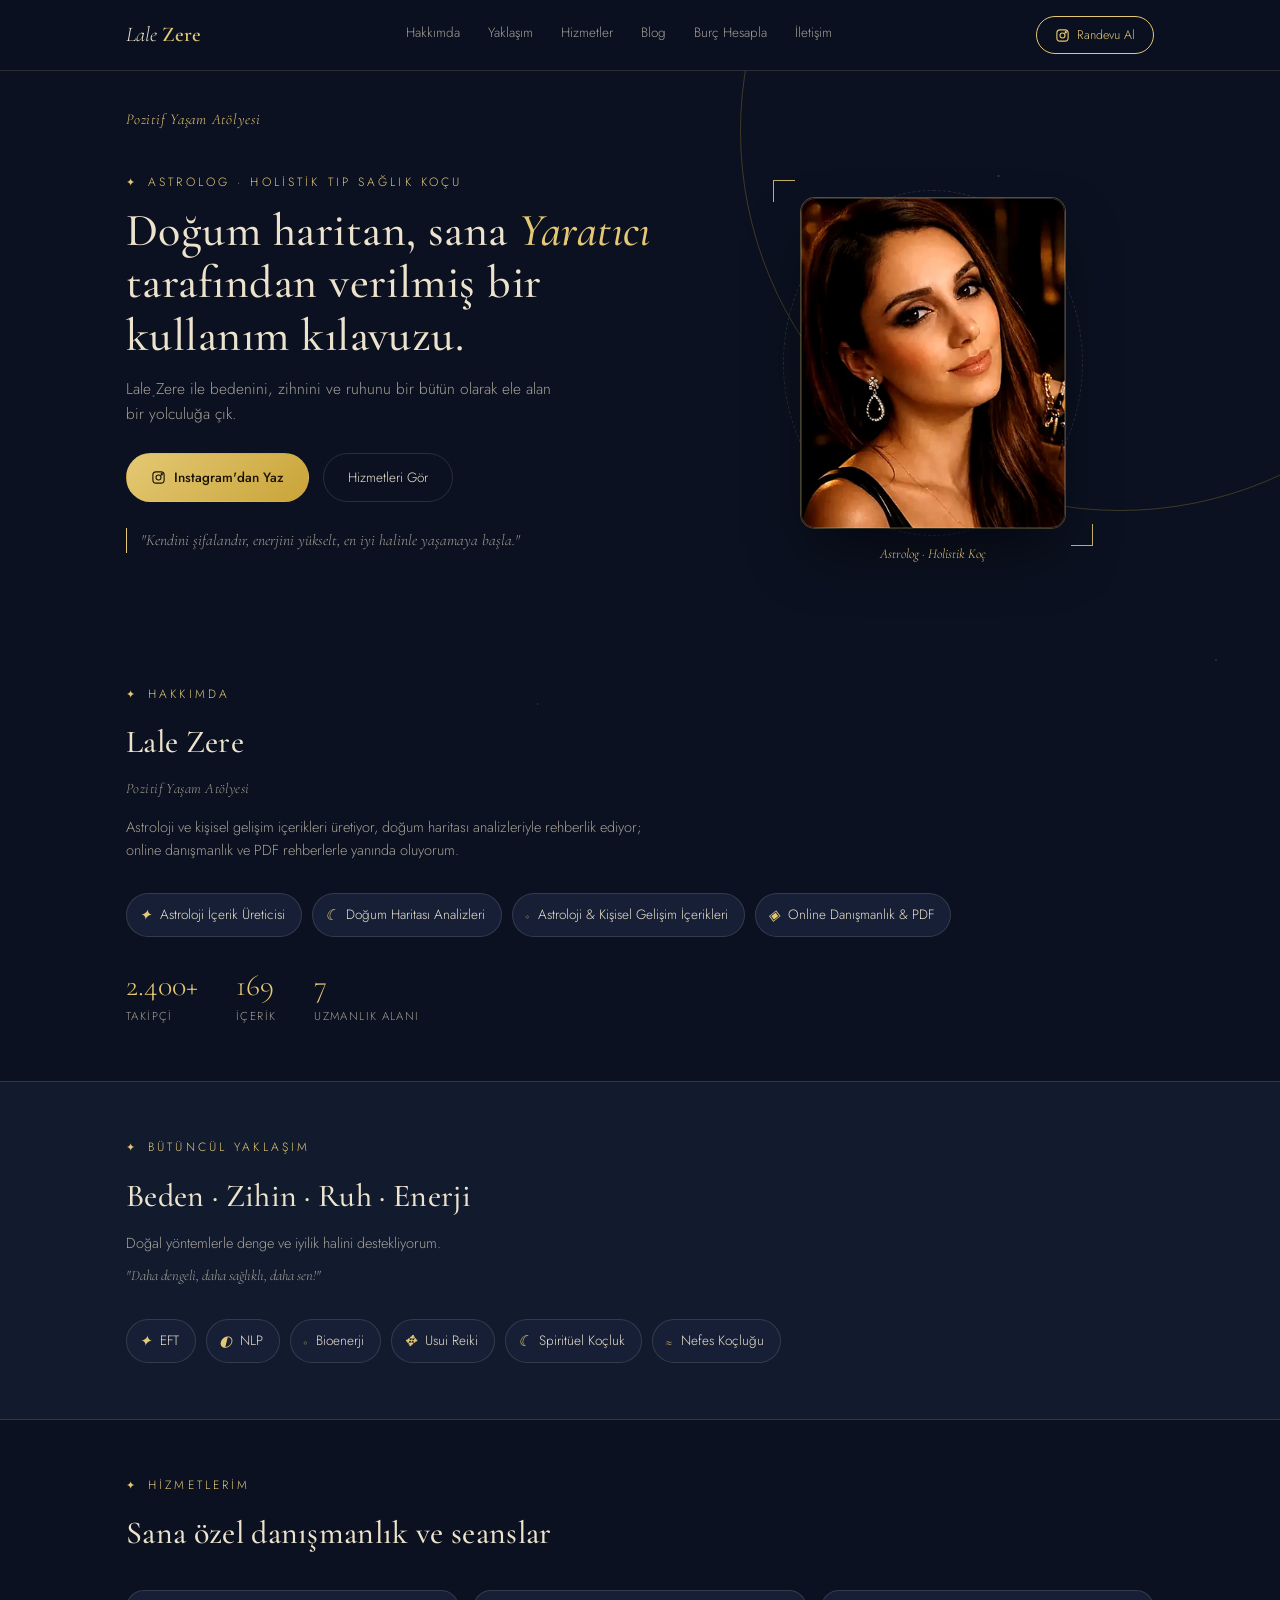
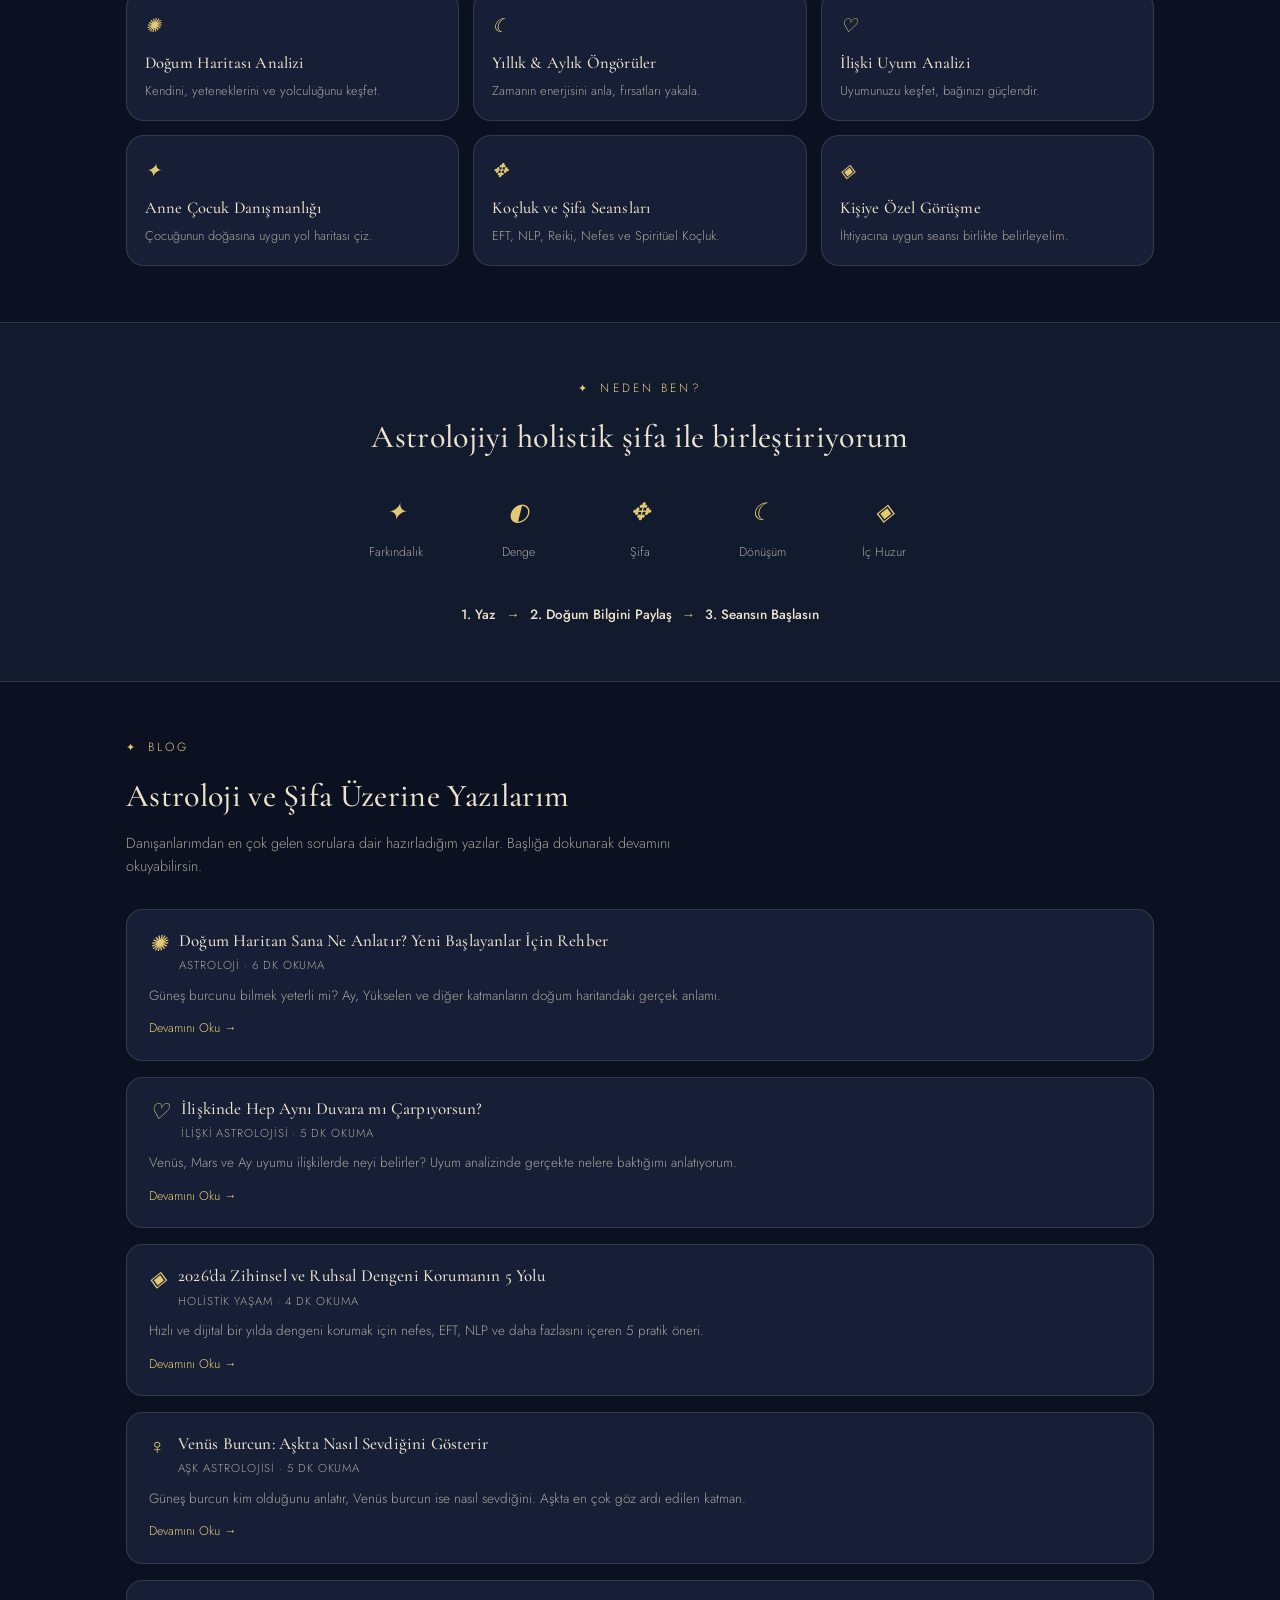
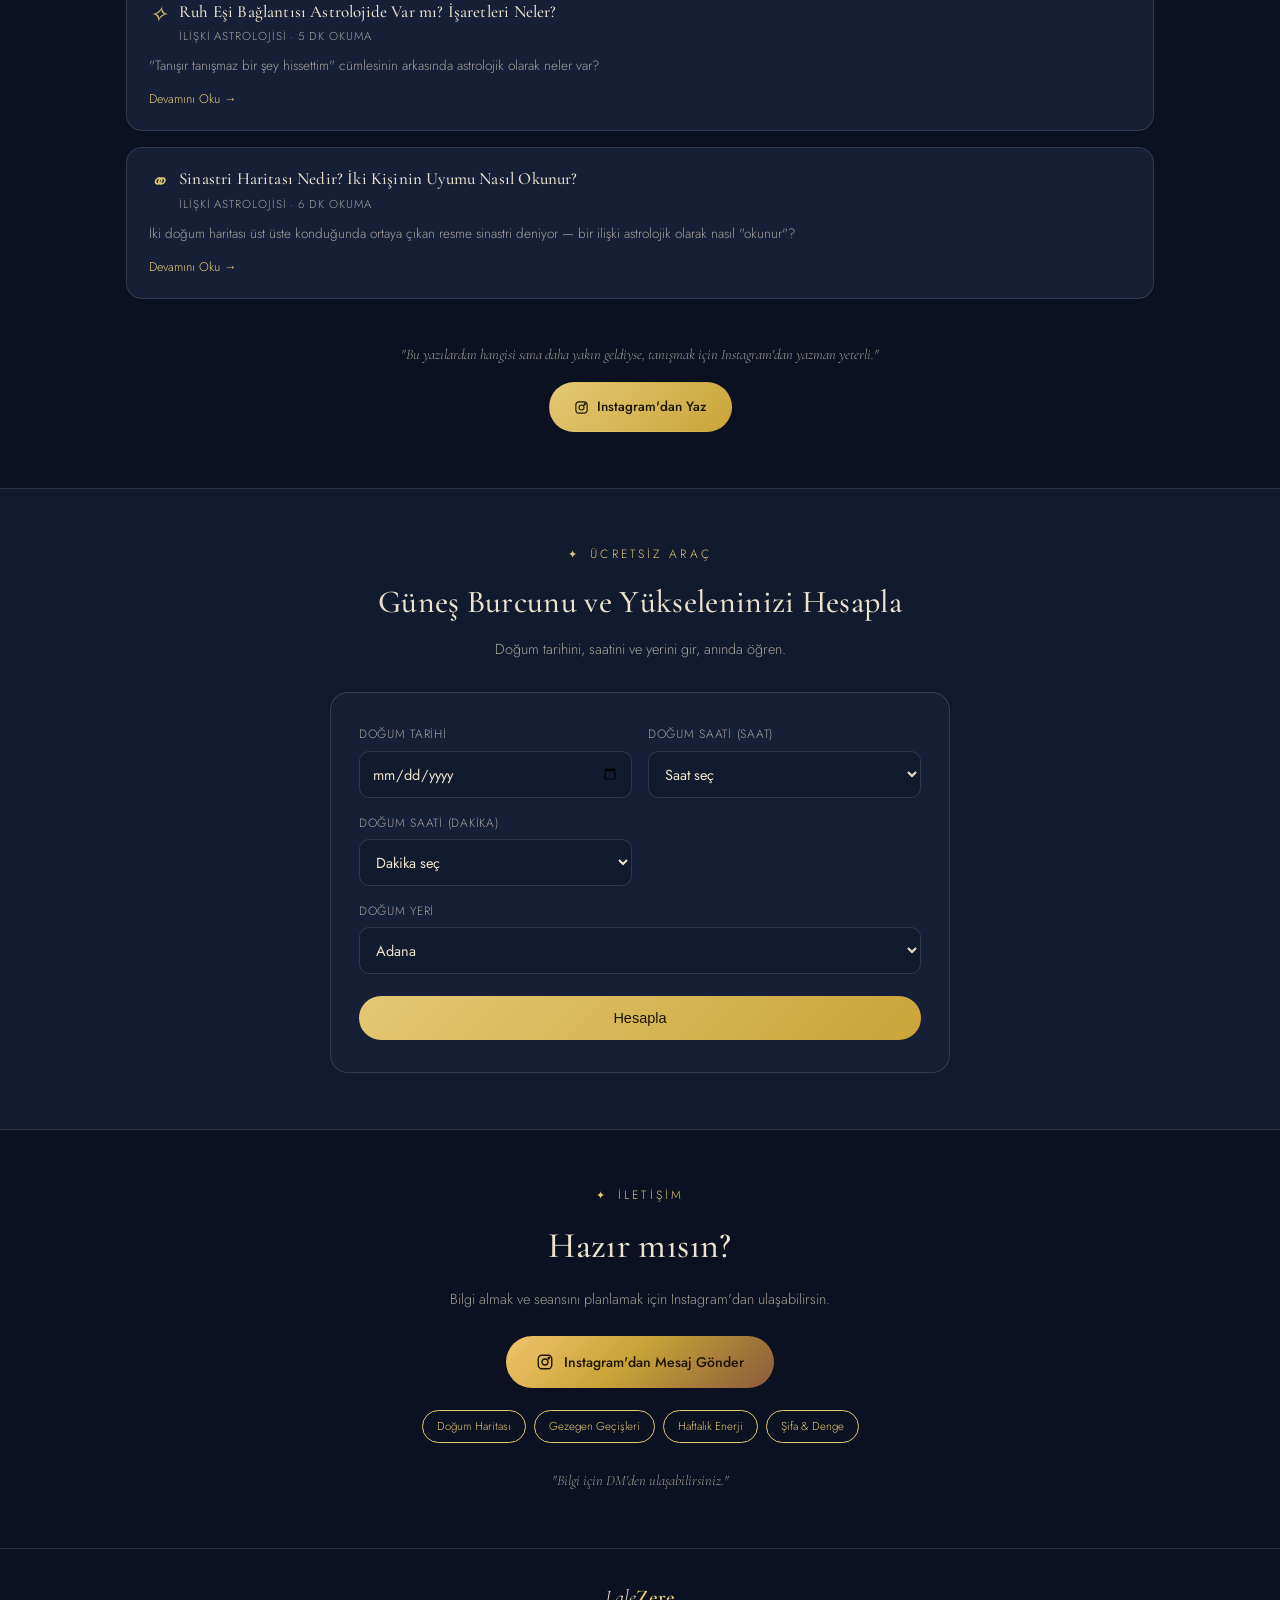
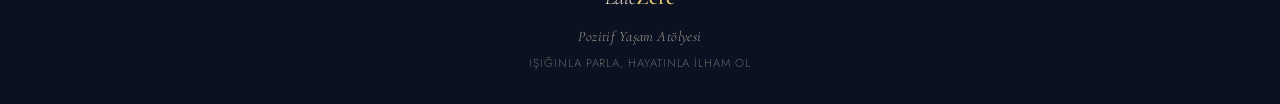
==== commit 6afaaffe: "Add files via upload" ====
--- a/index.html
+++ b/index.html
@@ -121,6 +121,18 @@
       "datePublished": "2026-08-18",
       "dateModified": "2026-08-18",
       "inLanguage": "tr-TR"
+    },
+    {
+      "@type": "BlogPosting",
+      "@id": "https://pozitifyasamatolyesi.github.io/Pozitif-yasam/sinastri-haritasi-nedir.html",
+      "headline": "Sinastri Haritası Nedir? İki Kişinin Uyumu Nasıl Okunur?",
+      "description": "Sinastri haritası nedir, iki doğum haritası üst üste konunca ne görülür? Lale Zere, kapsamlı sinastri analizinde nelere baktığını anlatıyor.",
+      "author": { "@type": "Person", "name": "Lale Zere" },
+      "publisher": { "@type": "Organization", "name": "Pozitif Yaşam Atölyesi" },
+      "mainEntityOfPage": "https://pozitifyasamatolyesi.github.io/Pozitif-yasam/sinastri-haritasi-nedir.html",
+      "datePublished": "2026-08-21",
+      "dateModified": "2026-08-21",
+      "inLanguage": "tr-TR"
     }
   ]
 }
@@ -647,6 +659,17 @@
           </div>
         </div>
         <p class="post-teaser-excerpt">"Tanışır tanışmaz bir şey hissettim" cümlesinin arkasında astrolojik olarak neler var?</p>
+        <span class="post-teaser-more">Devamını Oku →</span>
+      </a>
+      <a class="post-teaser" href="sinastri-haritasi-nedir.html">
+        <div class="post-teaser-head">
+          <span class="g">⚭</span>
+          <div>
+            <h3 class="post-teaser-title">Sinastri Haritası Nedir? İki Kişinin Uyumu Nasıl Okunur?</h3>
+            <span class="post-teaser-meta">İlişki Astrolojisi · 6 dk okuma</span>
+          </div>
+        </div>
+        <p class="post-teaser-excerpt">İki doğum haritası üst üste konduğunda ortaya çıkan resme sinastri deniyor — bir ilişki astrolojik olarak nasıl "okunur"?</p>
         <span class="post-teaser-more">Devamını Oku →</span>
       </a>
     </div>
@@ -945,6 +968,23 @@
     return "Oğlak";
   }
 
+  function turkeyUTCOffset(year, month, day){
+    // Türkiye 8 Eylül 2016'dan itibaren kalıcı olarak UTC+3
+    if (year > 2016) return 3;
+    if (year === 2016 && (month > 9 || (month === 9 && day >= 8))) return 3;
+    // Tarihsel olarak yaz/kış saati uygulanan dönemler (yaklaşık): 1940-1952, 1962-1965, 1973-1978, 1985-2016
+    var dstYear = (year >= 1985 && year <= 2016) ||
+                  (year >= 1973 && year <= 1978) ||
+                  (year >= 1962 && year <= 1965) ||
+                  (year >= 1940 && year <= 1952);
+    if (!dstYear) return 2; // o yıl boyunca sabit UTC+2
+    // yaz/kış saati uygulanan bir yıl içinde, yaklaşık geçiş penceresi (Mart sonu - Ekim sonu)
+    if (month >= 4 && month <= 9) return 3;
+    if (month === 3 && day >= 25) return 3;
+    if (month === 10 && day <= 25) return 3;
+    return 2;
+  }
+
   function toJulianDay(year, month, day, hourUTC){
     if (month <= 2){ year -= 1; month += 12; }
     var A = Math.floor(year/100);
@@ -1024,7 +1064,7 @@
         var cv = citySelect.value.split(',');
         lat = parseFloat(cv[0]);
         lon = parseFloat(cv[1]);
-        tzOffset = 3; // Türkiye UTC+3
+        tzOffset = turkeyUTCOffset(year, month, day);
       }
 
       var hourUTC = hourLocal - tzOffset;
